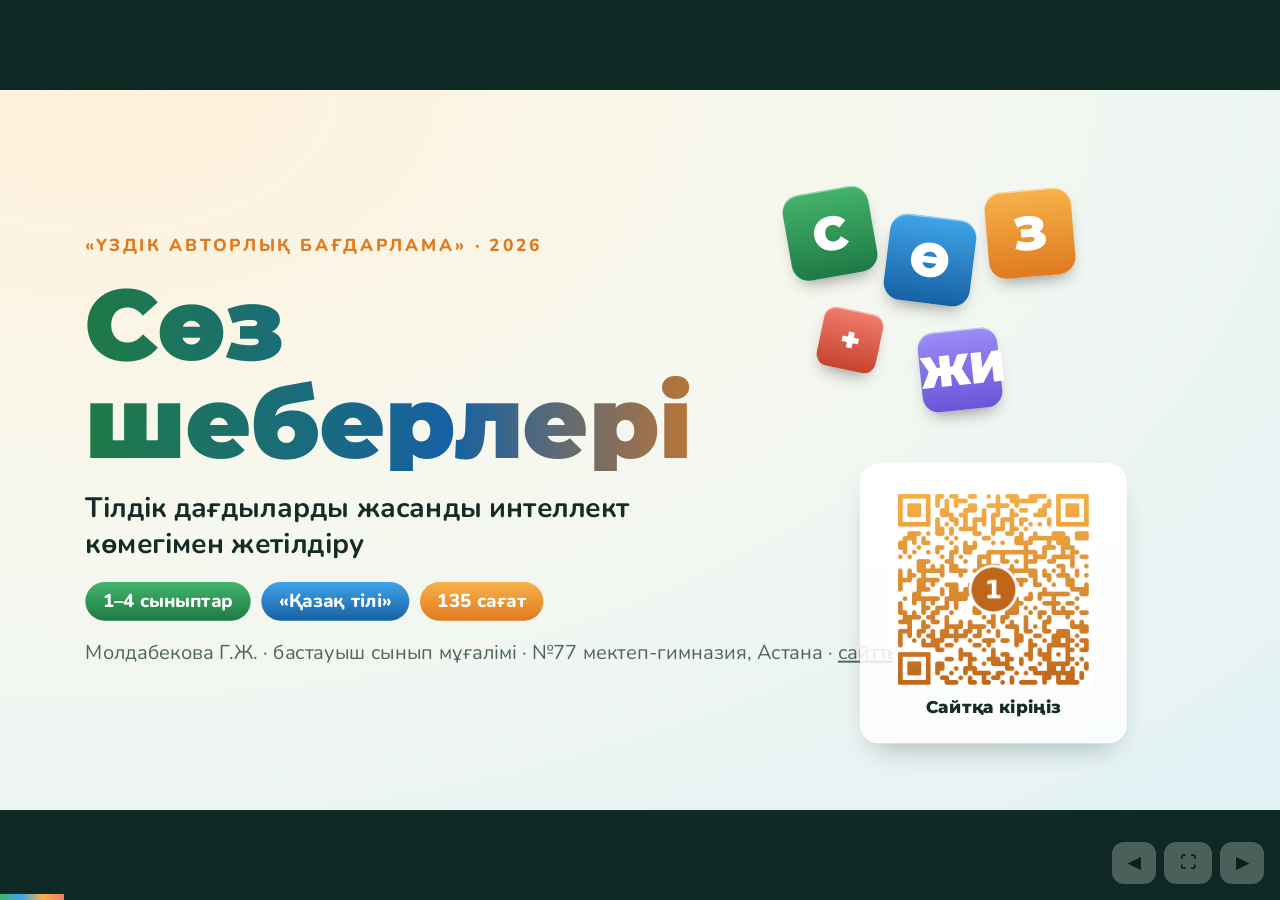
==== prezentaciya/index.html @ 04bdfdb8 "«Сөз шеберлері»: 3 «В» қазақ тілі ашық сабақ сайты, жұмыс парақтары, ҚМЖ, қорғау презентациясы Co-Au" ====
<!DOCTYPE html><html lang="kk"><head><meta charset="utf-8"><meta name="viewport" content="width=device-width,initial-scale=1">
<title>«Сөз шеберлері» — авторлық бағдарлама қорғауы</title>
<link rel="preconnect" href="https://fonts.googleapis.com"><link href="https://fonts.googleapis.com/css2?family=Montserrat:wght@600;800;900&family=Nunito:wght@400;600;700;800;900&display=swap" rel="stylesheet">
<style>
*{box-sizing:border-box}html,body{margin:0;height:100%;background:#0F2A25;overflow:hidden}
#stage{position:absolute;left:50%;top:50%;width:1920px;height:1080px;transform-origin:0 0}
section{position:absolute;inset:0;width:1920px;height:1080px;overflow:hidden;opacity:0;visibility:hidden;transition:opacity .45s ease,transform .45s ease;transform:translateX(40px)}
section.on{opacity:1;visibility:visible;transform:none}section.prev{transform:translateX(-40px)}
section div:not([style*="display"]){display:flex;flex-direction:column}
section > div[style*="grid-template-columns"]{flex:1;align-content:stretch}
section > div[style*="grid-template-columns"] > div{justify-content:center}
p,h1,h2,h3,ul,ol{margin:0}aside{display:none}img{display:block}
a{color:inherit}.lb{color:#fff;text-decoration:none;font-family:Montserrat,Arial,sans-serif;font-weight:900;font-size:26px;padding:12px 24px;border-radius:999px;cursor:pointer;box-shadow:0 10px 20px -10px rgba(0,0,0,.5)}
section.on [style*="rotate"]{animation:pop .7s cubic-bezier(.2,.9,.3,1.4) both}
section.on > div,section.on > h2,section.on > p{animation:rise .6s ease both}
section.on > :nth-child(3){animation-delay:.08s}section.on > :nth-child(4){animation-delay:.16s}section.on > :nth-child(5){animation-delay:.24s}
@keyframes pop{0%{opacity:0;scale:.4}100%{opacity:1;scale:1}}@keyframes rise{from{opacity:0;translate:0 24px}to{opacity:1;translate:0 0}}
#bar{position:fixed;left:0;bottom:0;height:6px;background:linear-gradient(90deg,#43B36B,#3FA4E8,#F7B24A,#F27C6B);transition:width .4s;z-index:9}
#nav{position:fixed;right:16px;bottom:16px;display:flex;gap:8px;z-index:9;opacity:.25;transition:opacity .3s}#nav:hover{opacity:1}
#nav button{border:0;border-radius:12px;padding:10px 16px;font:800 16px Nunito,Arial;background:#fff;cursor:pointer}
</style></head><body><div id="stage">
<section id="cover" data-transition="push" style="background:radial-gradient(ellipse at 8% 0%, #FFF1DA 0%, #F6F8EF 45%, #E2F1F6 100%);color:#142B26;font-family:Nunito, Arial, sans-serif;padding:128px;display:flex;flex-direction:column;justify-content:center;gap:28px">
<p style="position:absolute;left:1180px;top:150px;width:130px;height:130px;background:linear-gradient(180deg, #43B36B, #1F7A45);border-radius:26px;box-shadow:0 14px 26px -12px rgba(0,0,0,0.45), inset 0 2px 0 rgba(255,255,255,0.45);color:#FFFFFF;font-family:Montserrat, Arial, sans-serif;font-weight:900;font-size:71px;line-height:130px;text-align:center;transform:rotate(-10deg);opacity:1">С</p><p style="position:absolute;left:1330px;top:190px;width:130px;height:130px;background:linear-gradient(180deg, #3FA4E8, #1661A3);border-radius:26px;box-shadow:0 14px 26px -12px rgba(0,0,0,0.45), inset 0 2px 0 rgba(255,255,255,0.45);color:#FFFFFF;font-family:Montserrat, Arial, sans-serif;font-weight:900;font-size:71px;line-height:130px;text-align:center;transform:rotate(7deg);opacity:1">Ө</p><p style="position:absolute;left:1480px;top:150px;width:130px;height:130px;background:linear-gradient(180deg, #F7B24A, #E07A1F);border-radius:26px;box-shadow:0 14px 26px -12px rgba(0,0,0,0.45), inset 0 2px 0 rgba(255,255,255,0.45);color:#FFFFFF;font-family:Montserrat, Arial, sans-serif;font-weight:900;font-size:71px;line-height:130px;text-align:center;transform:rotate(-5deg);opacity:1">З</p><p style="position:absolute;left:1230px;top:330px;width:90px;height:90px;background:linear-gradient(180deg, #F27C6B, #C4432F);border-radius:18px;box-shadow:0 14px 26px -12px rgba(0,0,0,0.45), inset 0 2px 0 rgba(255,255,255,0.45);color:#FFFFFF;font-family:Montserrat, Arial, sans-serif;font-weight:900;font-size:49px;line-height:90px;text-align:center;transform:rotate(12deg);opacity:0.95">+</p><p style="position:absolute;left:1380px;top:360px;width:120px;height:120px;background:linear-gradient(180deg, #9B8CF5, #6A55D8);border-radius:24px;box-shadow:0 14px 26px -12px rgba(0,0,0,0.45), inset 0 2px 0 rgba(255,255,255,0.45);color:#FFFFFF;font-family:Montserrat, Arial, sans-serif;font-weight:900;font-size:66px;line-height:120px;text-align:center;transform:rotate(-6deg);opacity:1">ЖИ</p>
<p style="font-size:26px;font-weight:800;letter-spacing:4px;color:#E07A1F">«ҮЗДІК АВТОРЛЫҚ БАҒДАРЛАМА» · 2026</p>
<h1 style="font-family:Montserrat, Arial, sans-serif;font-size:150px;font-weight:900;line-height:0.98;background:linear-gradient(90deg, #1F7A45, #1661A3 55%, #E07A1F);-webkit-background-clip:text;background-clip:text;-webkit-text-fill-color:transparent;width:1000px">Сөз<br>шеберлері</h1>
<p style="font-size:42px;font-weight:700;line-height:1.3;width:1000px">Тілдік дағдыларды жасанды интеллект көмегімен жетілдіру</p>
<div style="display:flex;gap:16px">
<p style="background:linear-gradient(180deg, #43B36B, #1F7A45);color:#FFFFFF;font-weight:800;font-size:28px;padding:10px 26px;border-radius:999px">1–4 сыныптар</p>
<p style="background:linear-gradient(180deg, #3FA4E8, #1661A3);color:#FFFFFF;font-weight:800;font-size:28px;padding:10px 26px;border-radius:999px">«Қазақ тілі»</p>
<p style="background:linear-gradient(180deg, #F7B24A, #E07A1F);color:#FFFFFF;font-weight:800;font-size:28px;padding:10px 26px;border-radius:999px">135 сағат</p></div>
<p style="font-size:30px;color:#4F6660">Молдабекова Г.Ж. · бастауыш сынып мұғалімі · №77 мектеп-гимназия, Астана · <a target="_blank" href="https://makpalkubantova-arch.github.io/sozsheberleri/">сайтты ашу ▶</a></p>
<div style="position:absolute;left:1290px;top:560px;width:400px;height:420px;background:linear-gradient(180deg, rgba(255,255,255,0.97), rgba(255,255,255,0.80));border:1px solid rgba(255,255,255,0.95);border-radius:28px;box-shadow:0 22px 44px -22px rgba(20,43,38,0.38), inset 0 1px 0 rgba(255,255,255,0.9);display:flex;flex-direction:column;align-items:center;justify-content:center;gap:10px">
<img src="img/qr1.png" alt="Сайттың QR-коды" style="width:300px;height:300px;object-fit:contain;border-radius:16px">
<p style="font-family:Montserrat, Arial, sans-serif;font-size:26px;font-weight:800;color:#142B26">Сайтқа кіріңіз</p></div>
<aside>[0:00–0:25] Қайырлы таң, құрметті әділқазылар! Сыныпқа кірген сәтте мен жиі мына сөздерді естимін: «короче», «типа», «ок». Бүгін осы сөздердің орнына «қысқасы», «сияқты», «жарайды» деп сөйлейтін балаларды қалай тәрбиелеуге болатыны туралы айтамын. Менің бағдарламам — «Сөз шеберлері». Экрандағы QR-кодты сканерлесеңіздер, сайт телефондарыңызда ашылады.</aside>
</section>
<section id="hook" data-transition="push" style="background:radial-gradient(ellipse at 8% 0%, #FFF1DA 0%, #F6F8EF 45%, #E2F1F6 100%);color:#142B26;font-family:Nunito, Arial, sans-serif;padding:128px 128px 168px;display:flex;flex-direction:column;gap:36px">
<p style="position:absolute;left:1560px;top:150px;width:140px;height:140px;background:linear-gradient(180deg, #F27C6B, #C4432F);border-radius:28px;box-shadow:0 14px 26px -12px rgba(0,0,0,0.45), inset 0 2px 0 rgba(255,255,255,0.45);color:#FFFFFF;font-family:Montserrat, Arial, sans-serif;font-weight:900;font-size:77px;line-height:140px;text-align:center;transform:rotate(10deg);opacity:1">?</p><p style="position:absolute;left:1400px;top:330px;width:100px;height:100px;background:linear-gradient(180deg, #3FA4E8, #1661A3);border-radius:20px;box-shadow:0 14px 26px -12px rgba(0,0,0,0.45), inset 0 2px 0 rgba(255,255,255,0.45);color:#FFFFFF;font-family:Montserrat, Arial, sans-serif;font-weight:900;font-size:55px;line-height:100px;text-align:center;transform:rotate(-8deg);opacity:0.9">!</p>
<p style="font-size:26px;font-weight:800;letter-spacing:4px;color:#E07A1F;text-transform:uppercase">Сыныптағы дауыс</p>
<div style="flex:1;display:flex;flex-direction:column;justify-content:center;gap:40px">
<p style="font-family:Montserrat, Arial, sans-serif;font-size:92px;font-weight:900;line-height:1.12;width:1250px">«<span style="color:#C4432F">Короче</span>, мен <span style="color:#C4432F">типа</span> білемін, бірақ айта алмаймын…»</p>
<p style="font-size:40px;font-weight:700;color:#4F6660;width:1250px">Бала ойлайды. Бірақ ойын жеткізуге сөзі жетпейді.</p></div>
<p style="position:absolute;left:128px;bottom:56px;width:1300px;font-size:24px;color:#4F6660"><b>Сөз шеберлері</b> · Молдабекова Г.Ж. · Ф. Оңғарсынова атындағы №77 мектеп-гимназия</p><p style="position:absolute;right:128px;bottom:48px;width:96px;height:44px;background:linear-gradient(180deg, #F7B24A, #E07A1F);border-radius:22px;color:#FFFFFF;font-family:Montserrat, Arial, sans-serif;font-weight:900;font-size:24px;line-height:44px;text-align:center">2</p>
<aside>[0:25–0:45] Бұл — 3-сынып оқушысының сөзі. Ол біледі, бірақ айта алмайды. Себебі бала кітапты аз оқиды, күнін экранда өткізеді, ал сабақта уақыттың басым бөлігі тестке кетеді.</aside>
</section>
<section id="aktual" data-transition="push" style="background:radial-gradient(ellipse at 8% 0%, #FFF1DA 0%, #F6F8EF 45%, #E2F1F6 100%);color:#142B26;font-family:Nunito, Arial, sans-serif;padding:128px 128px 168px;display:flex;flex-direction:column;gap:36px">

<p style="font-size:26px;font-weight:800;letter-spacing:4px;color:#E07A1F;text-transform:uppercase">Өзектілігі</p><h2 style="font-family:Montserrat, Arial, sans-serif;font-size:68px;font-weight:900;line-height:1.08;color:#142B26">Үш мәселе — бір сыныпта</h2><div style="display:flex;gap:36px;flex:1"><div style="flex:1;background:linear-gradient(180deg, rgba(255,255,255,0.97), rgba(255,255,255,0.80));border:1px solid rgba(255,255,255,0.95);border-radius:28px;box-shadow:0 22px 44px -22px rgba(20,43,38,0.38), inset 0 1px 0 rgba(255,255,255,0.9);padding:44px;display:flex;flex-direction:column;gap:18px"><p style="width:110px;height:110px;background:linear-gradient(180deg, #43B36B, #1F7A45);border-radius:24px;color:#FFFFFF;font-family:Montserrat, Arial, sans-serif;font-size:52px;font-weight:900;line-height:110px;text-align:center;box-shadow:0 14px 24px -12px rgba(0,0,0,0.4)">01</p><h3 style="font-family:Montserrat, Arial, sans-serif;font-size:44px;font-weight:900;color:#142B26">Жазылым әлсіз</h3><p style="font-size:30px;line-height:1.4;color:#4F6660">Уақыт тестке кетеді — бала байланыстырып жазуға аз жаттығады</p></div><div style="flex:1;background:linear-gradient(180deg, rgba(255,255,255,0.97), rgba(255,255,255,0.80));border:1px solid rgba(255,255,255,0.95);border-radius:28px;box-shadow:0 22px 44px -22px rgba(20,43,38,0.38), inset 0 1px 0 rgba(255,255,255,0.9);padding:44px;display:flex;flex-direction:column;gap:18px"><p style="width:110px;height:110px;background:linear-gradient(180deg, #3FA4E8, #1661A3);border-radius:24px;color:#FFFFFF;font-family:Montserrat, Arial, sans-serif;font-size:52px;font-weight:900;line-height:110px;text-align:center;box-shadow:0 14px 24px -12px rgba(0,0,0,0.4)">02</p><h3 style="font-family:Montserrat, Arial, sans-serif;font-size:44px;font-weight:900;color:#142B26">Сөздік қор тапшы</h3><p style="font-size:30px;line-height:1.4;color:#4F6660">Кітап аз оқылады — ойды жеткізуге сөз жетпейді</p></div><div style="flex:1;background:linear-gradient(180deg, rgba(255,255,255,0.97), rgba(255,255,255,0.80));border:1px solid rgba(255,255,255,0.95);border-radius:28px;box-shadow:0 22px 44px -22px rgba(20,43,38,0.38), inset 0 1px 0 rgba(255,255,255,0.9);padding:44px;display:flex;flex-direction:column;gap:18px"><p style="width:110px;height:110px;background:linear-gradient(180deg, #F27C6B, #C4432F);border-radius:24px;color:#FFFFFF;font-family:Montserrat, Arial, sans-serif;font-size:52px;font-weight:900;line-height:110px;text-align:center;box-shadow:0 14px 24px -12px rgba(0,0,0,0.4)">03</p><h3 style="font-family:Montserrat, Arial, sans-serif;font-size:44px;font-weight:900;color:#142B26">Паразит сөздер</h3><p style="font-size:30px;line-height:1.4;color:#4F6660">«короче», «типа», «ок» — бөгде сөздер сөйлеуді ластайды</p></div></div><p style="font-size:30px;font-weight:700;color:#142B26">Шешім: мұғалім 25 баланы бір мезгілде ести алмайды — <span style="color:#E07A1F">ЖИ жедел кері байланыс береді.</span></p>
<p style="position:absolute;left:128px;bottom:56px;width:1300px;font-size:24px;color:#4F6660"><b>Сөз шеберлері</b> · Молдабекова Г.Ж. · Ф. Оңғарсынова атындағы №77 мектеп-гимназия</p><p style="position:absolute;right:128px;bottom:48px;width:96px;height:44px;background:linear-gradient(180deg, #F7B24A, #E07A1F);border-radius:22px;color:#FFFFFF;font-family:Montserrat, Arial, sans-serif;font-weight:900;font-size:24px;line-height:44px;text-align:center">3</p>
<aside>[0:45–1:15] Өзектілігі: сыныпта үш мәселе бар. Бірінші — жазылым әлсіз. Екінші — сөздік қор тапшы. Үшінші — паразит сөздер. Мұғалім сыныптағы 25 баланың жазғанын сол сәтте тексеріп үлгермейді. Ал жасанды интеллект жедел кері байланыс бере алады — бұл қазіргі ЖИ-ді дамыту жөніндегі мемлекеттік бағытқа да сай.</aside>
</section>
<section id="goal" data-transition="push" style="background:radial-gradient(ellipse at 8% 0%, #FFF1DA 0%, #F6F8EF 45%, #E2F1F6 100%);color:#142B26;font-family:Nunito, Arial, sans-serif;padding:128px 128px 168px;display:flex;flex-direction:column;gap:36px">

<p style="font-size:26px;font-weight:800;letter-spacing:4px;color:#E07A1F;text-transform:uppercase">Мақсаты мен міндеттері</p>
<div style="background:linear-gradient(180deg, #24544A, #163A33);border-radius:28px;padding:44px 52px;box-shadow:0 22px 44px -22px rgba(20,43,38,0.6)"><p style="font-size:24px;font-weight:800;letter-spacing:4px;color:#F7B24A">МАҚСАТЫ</p><p style="font-family:Montserrat, Arial, sans-serif;font-size:40px;font-weight:800;line-height:1.3;color:#FFFFFF">Оқушылардың тыңдалым, оқылым, айтылым, жазылым дағдыларын ЖИ мен интерактивті орта арқылы кешенді дамыту, сөздік қорын байыту, таза сөйлеу мәдениетін қалыптастыру</p></div>
<div style="display:grid;grid-template-columns:repeat(5,1fr);gap:22px"><div style="background:linear-gradient(180deg, rgba(255,255,255,0.97), rgba(255,255,255,0.80));border:1px solid rgba(255,255,255,0.95);border-radius:28px;box-shadow:0 22px 44px -22px rgba(20,43,38,0.38), inset 0 1px 0 rgba(255,255,255,0.9);padding:28px;display:flex;flex-direction:column;gap:12px;border-top:10px solid #43B36B"><h3 style="font-family:Montserrat, Arial, sans-serif;font-size:32px;font-weight:900;color:#1F7A45">Білімділік</h3><p style="font-size:26px;line-height:1.35;color:#142B26">тілдік ұғымдарды көрнекі модель мен ЖИ арқылы саналы меңгерту</p></div><div style="background:linear-gradient(180deg, rgba(255,255,255,0.97), rgba(255,255,255,0.80));border:1px solid rgba(255,255,255,0.95);border-radius:28px;box-shadow:0 22px 44px -22px rgba(20,43,38,0.38), inset 0 1px 0 rgba(255,255,255,0.9);padding:28px;display:flex;flex-direction:column;gap:12px;border-top:10px solid #3FA4E8"><h3 style="font-family:Montserrat, Arial, sans-serif;font-size:32px;font-weight:900;color:#1661A3">Дамытушылық</h3><p style="font-size:26px;line-height:1.35;color:#142B26">4 дағдыны, сыни және шығармашылық ойлауды дамыту</p></div><div style="background:linear-gradient(180deg, rgba(255,255,255,0.97), rgba(255,255,255,0.80));border:1px solid rgba(255,255,255,0.95);border-radius:28px;box-shadow:0 22px 44px -22px rgba(20,43,38,0.38), inset 0 1px 0 rgba(255,255,255,0.9);padding:28px;display:flex;flex-direction:column;gap:12px;border-top:10px solid #F7B24A"><h3 style="font-family:Montserrat, Arial, sans-serif;font-size:32px;font-weight:900;color:#E07A1F">Тәрбиелік</h3><p style="font-size:26px;line-height:1.35;color:#142B26">ана тіліне құрмет, таза сөйлеу мәдениеті</p></div><div style="background:linear-gradient(180deg, rgba(255,255,255,0.97), rgba(255,255,255,0.80));border:1px solid rgba(255,255,255,0.95);border-radius:28px;box-shadow:0 22px 44px -22px rgba(20,43,38,0.38), inset 0 1px 0 rgba(255,255,255,0.9);padding:28px;display:flex;flex-direction:column;gap:12px;border-top:10px solid #9B8CF5"><h3 style="font-family:Montserrat, Arial, sans-serif;font-size:32px;font-weight:900;color:#6A55D8">Цифрлық</h3><p style="font-size:26px;line-height:1.35;color:#142B26">ЖИ-ді қауіпсіз, әдепті, мақсатты қолдану</p></div><div style="background:linear-gradient(180deg, rgba(255,255,255,0.97), rgba(255,255,255,0.80));border:1px solid rgba(255,255,255,0.95);border-radius:28px;box-shadow:0 22px 44px -22px rgba(20,43,38,0.38), inset 0 1px 0 rgba(255,255,255,0.9);padding:28px;display:flex;flex-direction:column;gap:12px;border-top:10px solid #F27C6B"><h3 style="font-family:Montserrat, Arial, sans-serif;font-size:32px;font-weight:900;color:#C4432F">Әдістемелік</h3><p style="font-size:26px;line-height:1.35;color:#142B26">мұғалімге дайын сабақ үлгісі мен сайт ұсыну</p></div></div>
<p style="position:absolute;left:128px;bottom:56px;width:1300px;font-size:24px;color:#4F6660"><b>Сөз шеберлері</b> · Молдабекова Г.Ж. · Ф. Оңғарсынова атындағы №77 мектеп-гимназия</p><p style="position:absolute;right:128px;bottom:48px;width:96px;height:44px;background:linear-gradient(180deg, #F7B24A, #E07A1F);border-radius:22px;color:#FFFFFF;font-family:Montserrat, Arial, sans-serif;font-weight:900;font-size:24px;line-height:44px;text-align:center">4</p>
<aside>[1:15–1:40] Мақсатым — оқушылардың тыңдалым, оқылым, айтылым және жазылым дағдыларын жасанды интеллект пен интерактивті орта арқылы кешенді дамыту, сөздік қорын байыту және таза сөйлеу мәдениетін қалыптастыру. Міндеттер бесеу: білімділік, дамытушылық, тәрбиелік, цифрлық және әдістемелік.</aside>
</section>
<section id="idea" data-transition="push" style="background:radial-gradient(ellipse at 15% 10%, #24544A 0%, #163A33 55%, #0F2A25 100%);color:#F2F7F4;font-family:Nunito, Arial, sans-serif;padding:128px 128px 168px;display:flex;flex-direction:column;gap:36px">

<p style="font-size:26px;font-weight:800;letter-spacing:4px;color:#F7B24A;text-transform:uppercase">Мега идея</p>
<div style="flex:1;display:flex;flex-direction:column;justify-content:center;gap:64px">
<div style="display:flex;align-items:center;gap:22px;flex-wrap:wrap"><p style="background:linear-gradient(180deg, #43B36B, #1F7A45);color:#FFFFFF;font-family:Montserrat, Arial, sans-serif;font-weight:900;font-size:56px;padding:18px 40px;border-radius:28px;box-shadow:0 18px 30px -14px rgba(0,0,0,0.6), inset 0 2px 0 rgba(255,255,255,0.4)">4 дағды</p><p style="font-family:Montserrat, Arial, sans-serif;font-size:72px;font-weight:900;color:#F7B24A">+</p><p style="background:linear-gradient(180deg, #9B8CF5, #6A55D8);color:#FFFFFF;font-family:Montserrat, Arial, sans-serif;font-weight:900;font-size:56px;padding:18px 40px;border-radius:28px;box-shadow:0 18px 30px -14px rgba(0,0,0,0.6), inset 0 2px 0 rgba(255,255,255,0.4)">ЖИ</p><p style="font-family:Montserrat, Arial, sans-serif;font-size:72px;font-weight:900;color:#F7B24A">+</p><p style="background:linear-gradient(180deg, #3FA4E8, #1661A3);color:#FFFFFF;font-family:Montserrat, Arial, sans-serif;font-weight:900;font-size:56px;padding:18px 40px;border-radius:28px;box-shadow:0 18px 30px -14px rgba(0,0,0,0.6), inset 0 2px 0 rgba(255,255,255,0.4)">оқу мақсаты</p><p style="font-family:Montserrat, Arial, sans-serif;font-size:72px;font-weight:900;color:#F7B24A">=</p><p style="background:linear-gradient(180deg, #F7B24A, #E07A1F);color:#FFFFFF;font-family:Montserrat, Arial, sans-serif;font-weight:900;font-size:60px;padding:18px 40px;border-radius:28px;box-shadow:0 18px 30px -14px rgba(0,0,0,0.6), inset 0 2px 0 rgba(255,255,255,0.4)">Сөз шебері</p></div>
<div style="display:flex;gap:28px">
<div style="flex:1;background:rgba(255,255,255,0.08);border:1px solid rgba(255,255,255,0.18);border-radius:28px;padding:36px"><p style="font-size:30px;color:#A9C3BB">ЖИ —</p><p style="font-family:Montserrat, Arial, sans-serif;font-size:48px;font-weight:900;color:#FFFFFF">көмекші</p></div>
<div style="flex:1;background:rgba(255,255,255,0.08);border:1px solid rgba(255,255,255,0.18);border-radius:28px;padding:36px"><p style="font-size:30px;color:#A9C3BB">Мұғалім —</p><p style="font-family:Montserrat, Arial, sans-serif;font-size:48px;font-weight:900;color:#FFFFFF">бағыттаушы</p></div>
<div style="flex:1;background:linear-gradient(180deg, #F7B24A, #E07A1F);border-radius:28px;padding:36px;box-shadow:0 18px 30px -14px rgba(0,0,0,0.6)"><p style="font-size:30px;color:#FFFFFF">Оқушы —</p><p style="font-family:Montserrat, Arial, sans-serif;font-size:48px;font-weight:900;color:#FFFFFF">автор</p></div>
</div></div>
<p style="position:absolute;left:128px;bottom:56px;width:1300px;font-size:24px;color:#A9C3BB"><b>Сөз шеберлері</b> · Молдабекова Г.Ж. · Ф. Оңғарсынова атындағы №77 мектеп-гимназия</p><p style="position:absolute;right:128px;bottom:48px;width:96px;height:44px;background:linear-gradient(180deg, #F7B24A, #E07A1F);border-radius:22px;color:#FFFFFF;font-family:Montserrat, Arial, sans-serif;font-weight:900;font-size:24px;line-height:44px;text-align:center">5</p>
<aside>[1:40–2:00] Мега идея бір формулада: төрт дағды, плюс жасанды интеллект, плюс оқулықтағы оқу мақсаты — тең сөз шебері. Рөлдер нақты: ЖИ — көмекші, мұғалім — бағыттаушы, оқушы — автор. Ахмет Байтұрсынұлы «Тіл — құрал» деген. Бүгін бұл құрал цифрлық әлемге де жетуі керек.</aside>
</section>
<section id="helpers" data-transition="push" style="background:radial-gradient(ellipse at 8% 0%, #FFF1DA 0%, #F6F8EF 45%, #E2F1F6 100%);color:#142B26;font-family:Nunito, Arial, sans-serif;padding:128px 128px 168px;display:flex;flex-direction:column;gap:36px">

<p style="font-size:26px;font-weight:800;letter-spacing:4px;color:#E07A1F;text-transform:uppercase">Жаңашылдығы</p><h2 style="font-family:Montserrat, Arial, sans-serif;font-size:68px;font-weight:900;line-height:1.08;color:#142B26">4 дағды — 4 ЖИ көмекші</h2><div style="display:flex;gap:26px;flex:1"><div style="flex:1;background:linear-gradient(180deg, rgba(255,255,255,0.97), rgba(255,255,255,0.80));border:1px solid rgba(255,255,255,0.95);border-radius:28px;box-shadow:0 22px 44px -22px rgba(20,43,38,0.38), inset 0 1px 0 rgba(255,255,255,0.9);padding:20px;display:flex;flex-direction:column;gap:12px"><img src="img/s03.jpg" alt="Тыңдалым" style="width:100%;height:230px;object-fit:cover;border-radius:18px"><p style="align-self:start;background:linear-gradient(180deg, #43B36B, #1F7A45);color:#FFFFFF;font-weight:800;font-size:24px;padding:6px 18px;border-radius:999px">Тыңдалым</p><h3 style="font-family:Montserrat, Arial, sans-serif;font-size:34px;font-weight:900;color:#142B26">ЖИ дауысы</h3><p style="font-size:26px;color:#4F6660">Мәтінді табиғи дауыспен оқиды</p></div><div style="flex:1;background:linear-gradient(180deg, rgba(255,255,255,0.97), rgba(255,255,255,0.80));border:1px solid rgba(255,255,255,0.95);border-radius:28px;box-shadow:0 22px 44px -22px rgba(20,43,38,0.38), inset 0 1px 0 rgba(255,255,255,0.9);padding:20px;display:flex;flex-direction:column;gap:12px"><img src="img/s04.jpg" alt="Оқылым" style="width:100%;height:230px;object-fit:cover;border-radius:18px"><p style="align-self:start;background:linear-gradient(180deg, #3FA4E8, #1661A3);color:#FFFFFF;font-weight:800;font-size:24px;padding:6px 18px;border-radius:999px">Оқылым</p><h3 style="font-family:Montserrat, Arial, sans-serif;font-size:34px;font-weight:900;color:#142B26">«Ақылды көмекші»</h3><p style="font-size:26px;color:#4F6660">Сөз құрамын түспен ашады</p></div><div style="flex:1;background:linear-gradient(180deg, rgba(255,255,255,0.97), rgba(255,255,255,0.80));border:1px solid rgba(255,255,255,0.95);border-radius:28px;box-shadow:0 22px 44px -22px rgba(20,43,38,0.38), inset 0 1px 0 rgba(255,255,255,0.9);padding:20px;display:flex;flex-direction:column;gap:12px"><img src="img/s06.jpg" alt="Айтылым" style="width:100%;height:230px;object-fit:cover;border-radius:18px"><p style="align-self:start;background:linear-gradient(180deg, #F7B24A, #E07A1F);color:#FFFFFF;font-weight:800;font-size:24px;padding:6px 18px;border-radius:999px">Айтылым</p><h3 style="font-family:Montserrat, Arial, sans-serif;font-size:34px;font-weight:900;color:#142B26">Сөйлеуді тану</h3><p style="font-size:26px;color:#4F6660">Айтылған сөзді тексереді</p></div><div style="flex:1;background:linear-gradient(180deg, rgba(255,255,255,0.97), rgba(255,255,255,0.80));border:1px solid rgba(255,255,255,0.95);border-radius:28px;box-shadow:0 22px 44px -22px rgba(20,43,38,0.38), inset 0 1px 0 rgba(255,255,255,0.9);padding:20px;display:flex;flex-direction:column;gap:12px"><img src="img/s10.jpg" alt="Жазылым" style="width:100%;height:230px;object-fit:cover;border-radius:18px"><p style="align-self:start;background:linear-gradient(180deg, #F27C6B, #C4432F);color:#FFFFFF;font-weight:800;font-size:24px;padding:6px 18px;border-radius:999px">Жазылым</p><h3 style="font-family:Montserrat, Arial, sans-serif;font-size:34px;font-weight:900;color:#142B26">«ЖИ редактор»</h3><p style="font-size:26px;color:#4F6660">Қатені, бөгде сөзді табады</p></div></div>
<p style="position:absolute;left:128px;bottom:56px;width:1300px;font-size:24px;color:#4F6660"><b>Сөз шеберлері</b> · Молдабекова Г.Ж. · Ф. Оңғарсынова атындағы №77 мектеп-гимназия</p><p style="position:absolute;right:128px;bottom:48px;width:96px;height:44px;background:linear-gradient(180deg, #F7B24A, #E07A1F);border-radius:22px;color:#FFFFFF;font-family:Montserrat, Arial, sans-serif;font-weight:900;font-size:24px;line-height:44px;text-align:center">6</p>
<aside>[2:00–2:35] Жаңашылдығы: әр дағдыға өз ЖИ көмекшісі бар. Тыңдалымда — ЖИ дауысы мәтінді табиғи интонациямен оқиды. Оқылымда — «Ақылды көмекші» сөздің түбірі мен қосымшасын түспен көрсетеді. Айтылымда — сөйлеуді тану жүйесі баланың айтқанын тексереді. Жазылымда — «ЖИ редактор» қатені, бөгде сөзді тауып, сөздік қорды есептейді. Ең маңыздысы: бала алдымен өзі ойлайды, сосын ЖИ-мен тексереді.</aside>
</section>
<section id="principles" data-transition="push" style="background:radial-gradient(ellipse at 8% 0%, #FFF1DA 0%, #F6F8EF 45%, #E2F1F6 100%);color:#142B26;font-family:Nunito, Arial, sans-serif;padding:128px 128px 168px;display:flex;flex-direction:column;gap:36px">

<p style="font-size:26px;font-weight:800;letter-spacing:4px;color:#E07A1F;text-transform:uppercase">Ерекшеліктері</p><h2 style="font-family:Montserrat, Arial, sans-serif;font-size:68px;font-weight:900;line-height:1.08;color:#142B26">«СӨЗ ШЕБЕРІ» — 9 қағида</h2><div style="flex:1;display:flex;justify-content:space-between;align-items:center"><div style="display:flex;flex-direction:column;align-items:center;gap:18px"><p style="width:150px;height:150px;background:linear-gradient(180deg, #43B36B, #1F7A45);border-radius:30px;color:#FFFFFF;font-family:Montserrat, Arial, sans-serif;font-size:86px;font-weight:900;line-height:150px;text-align:center;box-shadow:0 18px 30px -14px rgba(0,0,0,0.45), inset 0 3px 0 rgba(255,255,255,0.45);transform:rotate(-5deg)">С</p><p style="font-size:21px;font-weight:800;text-align:center;color:#142B26;width:168px">Саралау</p></div><div style="display:flex;flex-direction:column;align-items:center;gap:18px"><p style="width:150px;height:150px;background:linear-gradient(180deg, #3FA4E8, #1661A3);border-radius:30px;color:#FFFFFF;font-family:Montserrat, Arial, sans-serif;font-size:86px;font-weight:900;line-height:150px;text-align:center;box-shadow:0 18px 30px -14px rgba(0,0,0,0.45), inset 0 3px 0 rgba(255,255,255,0.45);transform:rotate(4deg)">Ө</p><p style="font-size:21px;font-weight:800;text-align:center;color:#142B26;width:168px">Өзара бағалау</p></div><div style="display:flex;flex-direction:column;align-items:center;gap:18px"><p style="width:150px;height:150px;background:linear-gradient(180deg, #F7B24A, #E07A1F);border-radius:30px;color:#FFFFFF;font-family:Montserrat, Arial, sans-serif;font-size:86px;font-weight:900;line-height:150px;text-align:center;box-shadow:0 18px 30px -14px rgba(0,0,0,0.45), inset 0 3px 0 rgba(255,255,255,0.45);transform:rotate(-3deg)">З</p><p style="font-size:21px;font-weight:800;text-align:center;color:#142B26;width:168px">Зерттеу</p></div><div style="display:flex;flex-direction:column;align-items:center;gap:18px"><p style="width:150px;height:150px;background:linear-gradient(180deg, #F27C6B, #C4432F);border-radius:30px;color:#FFFFFF;font-family:Montserrat, Arial, sans-serif;font-size:86px;font-weight:900;line-height:150px;text-align:center;box-shadow:0 18px 30px -14px rgba(0,0,0,0.45), inset 0 3px 0 rgba(255,255,255,0.45);transform:rotate(5deg)">Ш</p><p style="font-size:21px;font-weight:800;text-align:center;color:#142B26;width:168px">Шығармашылық</p></div><div style="display:flex;flex-direction:column;align-items:center;gap:18px"><p style="width:150px;height:150px;background:linear-gradient(180deg, #9B8CF5, #6A55D8);border-radius:30px;color:#FFFFFF;font-family:Montserrat, Arial, sans-serif;font-size:86px;font-weight:900;line-height:150px;text-align:center;box-shadow:0 18px 30px -14px rgba(0,0,0,0.45), inset 0 3px 0 rgba(255,255,255,0.45);transform:rotate(-4deg)">Е</p><p style="font-size:21px;font-weight:800;text-align:center;color:#142B26;width:168px">Ереже — 3D</p></div><div style="display:flex;flex-direction:column;align-items:center;gap:18px"><p style="width:150px;height:150px;background:linear-gradient(180deg, #43B36B, #1F7A45);border-radius:30px;color:#FFFFFF;font-family:Montserrat, Arial, sans-serif;font-size:86px;font-weight:900;line-height:150px;text-align:center;box-shadow:0 18px 30px -14px rgba(0,0,0,0.45), inset 0 3px 0 rgba(255,255,255,0.45);transform:rotate(3deg)">Б</p><p style="font-size:21px;font-weight:800;text-align:center;color:#142B26;width:168px">Бейнелілік</p></div><div style="display:flex;flex-direction:column;align-items:center;gap:18px"><p style="width:150px;height:150px;background:linear-gradient(180deg, #3FA4E8, #1661A3);border-radius:30px;color:#FFFFFF;font-family:Montserrat, Arial, sans-serif;font-size:86px;font-weight:900;line-height:150px;text-align:center;box-shadow:0 18px 30px -14px rgba(0,0,0,0.45), inset 0 3px 0 rgba(255,255,255,0.45);transform:rotate(-5deg)">Е</p><p style="font-size:21px;font-weight:800;text-align:center;color:#142B26;width:168px">Е-портфолио</p></div><div style="display:flex;flex-direction:column;align-items:center;gap:18px"><p style="width:150px;height:150px;background:linear-gradient(180deg, #F7B24A, #E07A1F);border-radius:30px;color:#FFFFFF;font-family:Montserrat, Arial, sans-serif;font-size:86px;font-weight:900;line-height:150px;text-align:center;box-shadow:0 18px 30px -14px rgba(0,0,0,0.45), inset 0 3px 0 rgba(255,255,255,0.45);transform:rotate(4deg)">Р</p><p style="font-size:21px;font-weight:800;text-align:center;color:#142B26;width:168px">Рефлексия</p></div><div style="display:flex;flex-direction:column;align-items:center;gap:18px"><p style="width:150px;height:150px;background:linear-gradient(180deg, #F27C6B, #C4432F);border-radius:30px;color:#FFFFFF;font-family:Montserrat, Arial, sans-serif;font-size:86px;font-weight:900;line-height:150px;text-align:center;box-shadow:0 18px 30px -14px rgba(0,0,0,0.45), inset 0 3px 0 rgba(255,255,255,0.45);transform:rotate(-3deg)">І</p><p style="font-size:21px;font-weight:800;text-align:center;color:#142B26;width:168px">Инклюзия</p></div></div><p style="font-size:30px;font-weight:700;color:#4F6660">Телефонсыз да жұмыс істейді: топтар жауабын интерактивті тақтадағы өз панелінен береді.</p>
<p style="position:absolute;left:128px;bottom:56px;width:1300px;font-size:24px;color:#4F6660"><b>Сөз шеберлері</b> · Молдабекова Г.Ж. · Ф. Оңғарсынова атындағы №77 мектеп-гимназия</p><p style="position:absolute;right:128px;bottom:48px;width:96px;height:44px;background:linear-gradient(180deg, #F7B24A, #E07A1F);border-radius:22px;color:#FFFFFF;font-family:Montserrat, Arial, sans-serif;font-weight:900;font-size:24px;line-height:44px;text-align:center">7</p>
<aside>[2:35–2:55] Бағдарламаның ерекшеліктері «СӨЗ ШЕБЕРІ» сөзінің әріптерінде: саралау, өзара бағалау, зерттеу, шығармашылық, 3D ереже, бейнелілік, электрондық портфолио, рефлексия, инклюзия. Әрі бағдарлама телефонсыз да жұмыс істейді — бұл ауыл мектептеріне де қолжетімді.</aside>
</section>
<section id="normative" data-transition="push" style="background:radial-gradient(ellipse at 8% 0%, #FFF1DA 0%, #F6F8EF 45%, #E2F1F6 100%);color:#142B26;font-family:Nunito, Arial, sans-serif;padding:128px 128px 168px;display:flex;flex-direction:column;gap:36px">

<p style="font-size:26px;font-weight:800;letter-spacing:4px;color:#E07A1F;text-transform:uppercase">Нормативтік негізі және құрылымы</p><h2 style="font-family:Montserrat, Arial, sans-serif;font-size:68px;font-weight:900;line-height:1.08;color:#142B26">Ережеге толық сай құрылым</h2>
<div style="display:grid;grid-template-columns:1fr 1fr;gap:36px;flex:1">
<div style="background:linear-gradient(180deg, rgba(255,255,255,0.97), rgba(255,255,255,0.80));border:1px solid rgba(255,255,255,0.95);border-radius:28px;box-shadow:0 22px 44px -22px rgba(20,43,38,0.38), inset 0 1px 0 rgba(255,255,255,0.9);padding:36px 40px;display:flex;flex-direction:column"><h3 style="font-family:Montserrat, Arial, sans-serif;font-size:32px;font-weight:900;color:#1F7A45">Нормативтік құжаттар</h3><p style="font-size:27px;font-weight:700;color:#142B26;padding:10px 0;border-bottom:1px solid rgba(20,43,38,0.12)">✓ «Білім туралы» ҚР Заңы</p><p style="font-size:27px;font-weight:700;color:#142B26;padding:10px 0;border-bottom:1px solid rgba(20,43,38,0.12)">✓ «Педагог мәртебесі туралы» ҚР Заңы</p><p style="font-size:27px;font-weight:700;color:#142B26;padding:10px 0;border-bottom:1px solid rgba(20,43,38,0.12)">✓ МЖМБС — №348 бұйрық (2022)</p><p style="font-size:27px;font-weight:700;color:#142B26;padding:10px 0;border-bottom:1px solid rgba(20,43,38,0.12)">✓ Үлгілік оқу бағдарламасы — №399 (2022)</p><p style="font-size:27px;font-weight:700;color:#142B26;padding:10px 0;border-bottom:1px solid rgba(20,43,38,0.12)">✓ ҚМЖ нысаны — №130 бұйрық</p><p style="font-size:27px;font-weight:700;color:#142B26;padding:10px 0;border-bottom:1px solid rgba(20,43,38,0.12)">✓ Критериалды бағалау — №125 бұйрық</p><p style="font-size:27px;font-weight:700;color:#142B26;padding:10px 0;border-bottom:1px solid rgba(20,43,38,0.12)">✓ ЮНЕСКО: білім берудегі ЖИ (2023)</p></div>
<div style="background:linear-gradient(180deg, rgba(255,255,255,0.97), rgba(255,255,255,0.80));border:1px solid rgba(255,255,255,0.95);border-radius:28px;box-shadow:0 22px 44px -22px rgba(20,43,38,0.38), inset 0 1px 0 rgba(255,255,255,0.9);padding:36px 40px;display:flex;flex-direction:column;gap:16px"><h3 style="font-family:Montserrat, Arial, sans-serif;font-size:32px;font-weight:900;color:#1661A3">Бағдарлама бөлімдері</h3><div style="display:flex;align-items:center;gap:16px"><p style="width:56px;height:56px;background:linear-gradient(180deg, #3FA4E8, #1661A3);border-radius:14px;color:#FFFFFF;font-family:Montserrat, Arial, sans-serif;font-weight:900;font-size:28px;line-height:56px;text-align:center">1</p><p style="font-size:28px;font-weight:700;color:#142B26">Түсіндірме жазба</p></div><div style="display:flex;align-items:center;gap:16px"><p style="width:56px;height:56px;background:linear-gradient(180deg, #F7B24A, #E07A1F);border-radius:14px;color:#FFFFFF;font-family:Montserrat, Arial, sans-serif;font-weight:900;font-size:28px;line-height:56px;text-align:center">2</p><p style="font-size:28px;font-weight:700;color:#142B26">Нормативтік бөлім</p></div><div style="display:flex;align-items:center;gap:16px"><p style="width:56px;height:56px;background:linear-gradient(180deg, #F27C6B, #C4432F);border-radius:14px;color:#FFFFFF;font-family:Montserrat, Arial, sans-serif;font-weight:900;font-size:28px;line-height:56px;text-align:center">3</p><p style="font-size:28px;font-weight:700;color:#142B26">Оқу-тақырыптық жоспар</p></div><div style="display:flex;align-items:center;gap:16px"><p style="width:56px;height:56px;background:linear-gradient(180deg, #9B8CF5, #6A55D8);border-radius:14px;color:#FFFFFF;font-family:Montserrat, Arial, sans-serif;font-weight:900;font-size:28px;line-height:56px;text-align:center">4</p><p style="font-size:28px;font-weight:700;color:#142B26">Ақпараттық-мазмұндық бөлім</p></div><div style="display:flex;align-items:center;gap:16px"><p style="width:56px;height:56px;background:linear-gradient(180deg, #43B36B, #1F7A45);border-radius:14px;color:#FFFFFF;font-family:Montserrat, Arial, sans-serif;font-weight:900;font-size:28px;line-height:56px;text-align:center">5</p><p style="font-size:28px;font-weight:700;color:#142B26">Мұғалімдерге: әдістеме</p></div><div style="display:flex;align-items:center;gap:16px"><p style="width:56px;height:56px;background:linear-gradient(180deg, #3FA4E8, #1661A3);border-radius:14px;color:#FFFFFF;font-family:Montserrat, Arial, sans-serif;font-weight:900;font-size:28px;line-height:56px;text-align:center">6</p><p style="font-size:28px;font-weight:700;color:#142B26">Оқушыларға арналған бөлім</p></div><div style="display:flex;align-items:center;gap:16px"><p style="width:56px;height:56px;background:linear-gradient(180deg, #F7B24A, #E07A1F);border-radius:14px;color:#FFFFFF;font-family:Montserrat, Arial, sans-serif;font-weight:900;font-size:28px;line-height:56px;text-align:center">7</p><p style="font-size:28px;font-weight:700;color:#142B26">Бағалау және мониторинг</p></div><div style="display:flex;align-items:center;gap:16px"><p style="width:56px;height:56px;background:linear-gradient(180deg, #F27C6B, #C4432F);border-radius:14px;color:#FFFFFF;font-family:Montserrat, Arial, sans-serif;font-weight:900;font-size:28px;line-height:56px;text-align:center">8</p><p style="font-size:28px;font-weight:700;color:#142B26">Апробация, әдебиеттер</p></div></div></div>
<p style="position:absolute;left:128px;bottom:56px;width:1300px;font-size:24px;color:#4F6660"><b>Сөз шеберлері</b> · Молдабекова Г.Ж. · Ф. Оңғарсынова атындағы №77 мектеп-гимназия</p><p style="position:absolute;right:128px;bottom:48px;width:96px;height:44px;background:linear-gradient(180deg, #F7B24A, #E07A1F);border-radius:22px;color:#FFFFFF;font-family:Montserrat, Arial, sans-serif;font-weight:900;font-size:24px;line-height:44px;text-align:center">8</p>
<aside>[2:55–3:15] Бағдарлама «Білім туралы» заңға, мемлекеттік стандартқа, №399 үлгілік оқу бағдарламасына, №130 және №125 бұйрықтарға сүйенеді. Құрылымы ереже талабына толық сай: түсіндірме жазба, нормативтік бөлім, оқу-тақырыптық жоспар, ақпараттық-мазмұндық бөлім, мұғалімге және оқушыға арналған бөлімдер, бағалау, апробация. Үш рецензиясы бар.</aside>
</section>
<section id="plan" data-transition="push" style="background:radial-gradient(ellipse at 8% 0%, #FFF1DA 0%, #F6F8EF 45%, #E2F1F6 100%);color:#142B26;font-family:Nunito, Arial, sans-serif;padding:128px 128px 168px;display:flex;flex-direction:column;gap:36px">

<p style="font-size:26px;font-weight:800;letter-spacing:4px;color:#E07A1F;text-transform:uppercase">Оқу-тақырыптық жоспар</p><h2 style="font-family:Montserrat, Arial, sans-serif;font-size:68px;font-weight:900;line-height:1.08;color:#142B26">1–4 сынып: бір спираль</h2>
<div style="display:grid;grid-template-columns:1fr 470px;gap:40px;flex:1">
<div style="display:flex;flex-direction:column;gap:18px"><div style="display:flex;align-items:center;gap:24px;background:linear-gradient(180deg, rgba(255,255,255,0.97), rgba(255,255,255,0.80));border:1px solid rgba(255,255,255,0.95);border-radius:28px;box-shadow:0 22px 44px -22px rgba(20,43,38,0.38), inset 0 1px 0 rgba(255,255,255,0.9);padding:20px 28px"><p style="width:96px;height:96px;background:linear-gradient(180deg, #43B36B, #1F7A45);border-radius:24px;color:#FFFFFF;font-family:Montserrat, Arial, sans-serif;font-size:52px;font-weight:900;line-height:96px;text-align:center">1</p><div style="display:flex;flex-direction:column;gap:4px"><p style="font-family:Montserrat, Arial, sans-serif;font-size:34px;font-weight:900;color:#142B26">1-сынып · 33 сағат</p><p style="font-size:28px;color:#4F6660">Дыбыс → буын → сөз</p></div></div><div style="display:flex;align-items:center;gap:24px;background:linear-gradient(180deg, rgba(255,255,255,0.97), rgba(255,255,255,0.80));border:1px solid rgba(255,255,255,0.95);border-radius:28px;box-shadow:0 22px 44px -22px rgba(20,43,38,0.38), inset 0 1px 0 rgba(255,255,255,0.9);padding:20px 28px"><p style="width:96px;height:96px;background:linear-gradient(180deg, #3FA4E8, #1661A3);border-radius:24px;color:#FFFFFF;font-family:Montserrat, Arial, sans-serif;font-size:52px;font-weight:900;line-height:96px;text-align:center">2</p><div style="display:flex;flex-direction:column;gap:4px"><p style="font-family:Montserrat, Arial, sans-serif;font-size:34px;font-weight:900;color:#142B26">2-сынып · 34 сағат</p><p style="font-size:28px;color:#4F6660">Сөз мағынасы → сөйлем → мәтін</p></div></div><div style="display:flex;align-items:center;gap:24px;background:linear-gradient(180deg, rgba(255,255,255,0.97), rgba(255,255,255,0.80));border:1px solid rgba(255,255,255,0.95);border-radius:28px;box-shadow:0 22px 44px -22px rgba(20,43,38,0.38), inset 0 1px 0 rgba(255,255,255,0.9);padding:20px 28px"><p style="width:96px;height:96px;background:linear-gradient(180deg, #F7B24A, #E07A1F);border-radius:24px;color:#FFFFFF;font-family:Montserrat, Arial, sans-serif;font-size:52px;font-weight:900;line-height:96px;text-align:center">3</p><div style="display:flex;flex-direction:column;gap:4px"><p style="font-family:Montserrat, Arial, sans-serif;font-size:34px;font-weight:900;color:#142B26">3-сынып · 34 сағат</p><p style="font-size:28px;color:#4F6660">Сөз құрамы → сөз таптары</p></div></div><div style="display:flex;align-items:center;gap:24px;background:linear-gradient(180deg, rgba(255,255,255,0.97), rgba(255,255,255,0.80));border:1px solid rgba(255,255,255,0.95);border-radius:28px;box-shadow:0 22px 44px -22px rgba(20,43,38,0.38), inset 0 1px 0 rgba(255,255,255,0.9);padding:20px 28px"><p style="width:96px;height:96px;background:linear-gradient(180deg, #F27C6B, #C4432F);border-radius:24px;color:#FFFFFF;font-family:Montserrat, Arial, sans-serif;font-size:52px;font-weight:900;line-height:96px;text-align:center">4</p><div style="display:flex;flex-direction:column;gap:4px"><p style="font-family:Montserrat, Arial, sans-serif;font-size:34px;font-weight:900;color:#142B26">4-сынып · 34 сағат</p><p style="font-size:28px;color:#4F6660">Жалғаулар → сөйлем → шығарма</p></div></div></div>
<div style="display:flex;flex-direction:column;gap:24px">
<div style="background:linear-gradient(180deg, #24544A, #163A33);border-radius:28px;padding:36px;flex:1"><p style="font-family:Montserrat, Arial, sans-serif;font-size:120px;font-weight:900;line-height:1;color:#F7B24A">135</p><p style="font-size:30px;font-weight:700;color:#FFFFFF">сағат барлығы</p></div>
<div style="background:linear-gradient(180deg, rgba(255,255,255,0.97), rgba(255,255,255,0.80));border:1px solid rgba(255,255,255,0.95);border-radius:28px;box-shadow:0 22px 44px -22px rgba(20,43,38,0.38), inset 0 1px 0 rgba(255,255,255,0.9);padding:36px;flex:1"><p style="font-family:Montserrat, Arial, sans-serif;font-size:100px;font-weight:900;line-height:1;color:#1F7A45">71%</p><p style="font-size:28px;color:#4F6660">практика: 96 сағ. · теория: 39 сағ.</p></div>
</div></div>
<p style="position:absolute;left:128px;bottom:56px;width:1300px;font-size:24px;color:#4F6660"><b>Сөз шеберлері</b> · Молдабекова Г.Ж. · Ф. Оңғарсынова атындағы №77 мектеп-гимназия</p><p style="position:absolute;right:128px;bottom:48px;width:96px;height:44px;background:linear-gradient(180deg, #F7B24A, #E07A1F);border-radius:22px;color:#FFFFFF;font-family:Montserrat, Arial, sans-serif;font-weight:900;font-size:24px;line-height:44px;text-align:center">9</p>
<aside>[3:15–3:35] Оқу-тақырыптық жоспар спираль бойынша өседі: 1-сыныпта дыбыстан сөзге, 2-сыныпта сөйлем мен мәтінге, 3-сыныпта сөз құрамы мен сөз таптарына, 4-сыныпта жалғаулар мен шығармаға. 1-сыныпта 33 сағат, қалғандарында 34 сағаттан, барлығы 135 сағат, оның 71 пайызы — практика.</aside>
</section>
<section id="science" data-transition="push" style="background:radial-gradient(ellipse at 8% 0%, #FFF1DA 0%, #F6F8EF 45%, #E2F1F6 100%);color:#142B26;font-family:Nunito, Arial, sans-serif;padding:128px 128px 168px;display:flex;flex-direction:column;gap:36px">

<p style="font-size:26px;font-weight:800;letter-spacing:4px;color:#E07A1F;text-transform:uppercase">Педагогикалық негізділігі</p><h2 style="font-family:Montserrat, Arial, sans-serif;font-size:68px;font-weight:900;line-height:1.08;color:#142B26">Неге бұл жұмыс істейді?</h2><div style="display:grid;grid-template-columns:1fr 1fr 1fr;gap:28px"><div style="background:linear-gradient(180deg, rgba(255,255,255,0.97), rgba(255,255,255,0.80));border:1px solid rgba(255,255,255,0.95);border-radius:28px;box-shadow:0 22px 44px -22px rgba(20,43,38,0.38), inset 0 1px 0 rgba(255,255,255,0.9);padding:32px;display:flex;flex-direction:column;gap:10px;border-left:12px solid #43B36B"><h3 style="font-family:Montserrat, Arial, sans-serif;font-size:34px;font-weight:900;color:#1F7A45">Л.С. Выготский</h3><p style="font-size:28px;line-height:1.35;color:#142B26">Жақын даму аймағы: ЖИ — уақытша «тірек»</p></div><div style="background:linear-gradient(180deg, rgba(255,255,255,0.97), rgba(255,255,255,0.80));border:1px solid rgba(255,255,255,0.95);border-radius:28px;box-shadow:0 22px 44px -22px rgba(20,43,38,0.38), inset 0 1px 0 rgba(255,255,255,0.9);padding:32px;display:flex;flex-direction:column;gap:10px;border-left:12px solid #3FA4E8"><h3 style="font-family:Montserrat, Arial, sans-serif;font-size:34px;font-weight:900;color:#1661A3">Black & Wiliam · Hattie</h3><p style="font-size:28px;line-height:1.35;color:#142B26">Жедел кері байланыс нәтижені арттырады</p></div><div style="background:linear-gradient(180deg, rgba(255,255,255,0.97), rgba(255,255,255,0.80));border:1px solid rgba(255,255,255,0.95);border-radius:28px;box-shadow:0 22px 44px -22px rgba(20,43,38,0.38), inset 0 1px 0 rgba(255,255,255,0.9);padding:32px;display:flex;flex-direction:column;gap:10px;border-left:12px solid #F7B24A"><h3 style="font-family:Montserrat, Arial, sans-serif;font-size:34px;font-weight:900;color:#E07A1F">R. Mayer</h3><p style="font-size:28px;line-height:1.35;color:#142B26">Сөз + бейне: 3D модель, дыбыс</p></div><div style="background:linear-gradient(180deg, rgba(255,255,255,0.97), rgba(255,255,255,0.80));border:1px solid rgba(255,255,255,0.95);border-radius:28px;box-shadow:0 22px 44px -22px rgba(20,43,38,0.38), inset 0 1px 0 rgba(255,255,255,0.9);padding:32px;display:flex;flex-direction:column;gap:10px;border-left:12px solid #F27C6B"><h3 style="font-family:Montserrat, Arial, sans-serif;font-size:34px;font-weight:900;color:#C4432F">C. Tomlinson</h3><p style="font-size:28px;line-height:1.35;color:#142B26">Саралау: А, В, С деңгейлер</p></div><div style="background:linear-gradient(180deg, rgba(255,255,255,0.97), rgba(255,255,255,0.80));border:1px solid rgba(255,255,255,0.95);border-radius:28px;box-shadow:0 22px 44px -22px rgba(20,43,38,0.38), inset 0 1px 0 rgba(255,255,255,0.9);padding:32px;display:flex;flex-direction:column;gap:10px;border-left:12px solid #9B8CF5"><h3 style="font-family:Montserrat, Arial, sans-serif;font-size:34px;font-weight:900;color:#6A55D8">А. Байтұрсынұлы</h3><p style="font-size:28px;line-height:1.35;color:#142B26">«Тіл — құрал»: дыбыс → сөз → сөйлем</p></div><div style="background:linear-gradient(180deg, rgba(255,255,255,0.97), rgba(255,255,255,0.80));border:1px solid rgba(255,255,255,0.95);border-radius:28px;box-shadow:0 22px 44px -22px rgba(20,43,38,0.38), inset 0 1px 0 rgba(255,255,255,0.9);padding:32px;display:flex;flex-direction:column;gap:10px;border-left:12px solid #43B36B"><h3 style="font-family:Montserrat, Arial, sans-serif;font-size:34px;font-weight:900;color:#1F7A45">UNESCO, 2023</h3><p style="font-size:28px;line-height:1.35;color:#142B26">ЖИ этикасы: жеке дерек жиналмайды</p></div></div>
<p style="position:absolute;left:128px;bottom:56px;width:1300px;font-size:24px;color:#4F6660"><b>Сөз шеберлері</b> · Молдабекова Г.Ж. · Ф. Оңғарсынова атындағы №77 мектеп-гимназия</p><p style="position:absolute;right:128px;bottom:48px;width:96px;height:44px;background:linear-gradient(180deg, #F7B24A, #E07A1F);border-radius:22px;color:#FFFFFF;font-family:Montserrat, Arial, sans-serif;font-weight:900;font-size:24px;line-height:44px;text-align:center">10</p>
<aside>[3:35–3:55] Педагогикалық негізі: Выготскийдің жақын даму аймағы — ЖИ уақытша тірек. Блэк пен Уилиам, Хэтти — жедел кері байланыс нәтижені арттырады. Майер — сөз бен бейне бірге. Томлинсон — саралау. Байтұрсынұлы — тілді жүйемен үйрету. ЖИ этикасын ЮНЕСКО нұсқаулығымен сақтаймыз.</aside>
</section>
<section id="site" data-transition="push" style="background:radial-gradient(ellipse at 8% 0%, #FFF1DA 0%, #F6F8EF 45%, #E2F1F6 100%);color:#142B26;font-family:Nunito, Arial, sans-serif;padding:128px 128px 168px;display:flex;flex-direction:column;gap:36px">

<p style="font-size:26px;font-weight:800;letter-spacing:4px;color:#E07A1F;text-transform:uppercase">Практикалық өнім</p><h2 style="font-family:Montserrat, Arial, sans-serif;font-size:68px;font-weight:900;line-height:1.08;color:#142B26">Авторлық сайт «Сөз шеберлері»</h2>
<div style="display:grid;grid-template-columns:repeat(4,1fr);gap:28px"><div style="background:linear-gradient(180deg, rgba(255,255,255,0.97), rgba(255,255,255,0.80));border:1px solid rgba(255,255,255,0.95);border-radius:28px;box-shadow:0 22px 44px -22px rgba(20,43,38,0.38), inset 0 1px 0 rgba(255,255,255,0.9);padding:26px;display:flex;flex-direction:column;align-items:center;gap:16px"><img src="img/qr1.png" alt="QR: Басты бет" style="width:300px;height:300px;object-fit:contain;border-radius:18px"><p style="background:linear-gradient(180deg, #F7B24A, #E07A1F);color:#FFFFFF;font-family:Montserrat, Arial, sans-serif;font-weight:900;font-size:28px;padding:10px 24px;border-radius:999px">Басты бет</p><p style="font-size:26px;font-weight:800;color:#E07A1F"><a target="_blank" href="https://makpalkubantova-arch.github.io/sozsheberleri/">▶ Ашу</a></p></div><div style="background:linear-gradient(180deg, rgba(255,255,255,0.97), rgba(255,255,255,0.80));border:1px solid rgba(255,255,255,0.95);border-radius:28px;box-shadow:0 22px 44px -22px rgba(20,43,38,0.38), inset 0 1px 0 rgba(255,255,255,0.9);padding:26px;display:flex;flex-direction:column;align-items:center;gap:16px"><img src="img/qr2.png" alt="QR: Тақта · мұғалім" style="width:300px;height:300px;object-fit:contain;border-radius:18px"><p style="background:linear-gradient(180deg, #43B36B, #1F7A45);color:#FFFFFF;font-family:Montserrat, Arial, sans-serif;font-weight:900;font-size:28px;padding:10px 24px;border-radius:999px">Тақта · мұғалім</p><p style="font-size:26px;font-weight:800;color:#1F7A45"><a target="_blank" href="https://makpalkubantova-arch.github.io/sozsheberleri/host.html">▶ Ашу</a></p></div><div style="background:linear-gradient(180deg, rgba(255,255,255,0.97), rgba(255,255,255,0.80));border:1px solid rgba(255,255,255,0.95);border-radius:28px;box-shadow:0 22px 44px -22px rgba(20,43,38,0.38), inset 0 1px 0 rgba(255,255,255,0.9);padding:26px;display:flex;flex-direction:column;align-items:center;gap:16px"><img src="img/qr3.png" alt="QR: Жұмыс парақтары" style="width:300px;height:300px;object-fit:contain;border-radius:18px"><p style="background:linear-gradient(180deg, #3FA4E8, #1661A3);color:#FFFFFF;font-family:Montserrat, Arial, sans-serif;font-weight:900;font-size:28px;padding:10px 24px;border-radius:999px">Жұмыс парақтары</p><p style="font-size:26px;font-weight:800;color:#1661A3"><a target="_blank" href="https://makpalkubantova-arch.github.io/sozsheberleri/jumys-paraq.html">▶ Ашу</a></p></div><div style="background:linear-gradient(180deg, rgba(255,255,255,0.97), rgba(255,255,255,0.80));border:1px solid rgba(255,255,255,0.95);border-radius:28px;box-shadow:0 22px 44px -22px rgba(20,43,38,0.38), inset 0 1px 0 rgba(255,255,255,0.9);padding:26px;display:flex;flex-direction:column;align-items:center;gap:16px"><img src="img/qr4.png" alt="QR: Қонақтар пікірі" style="width:300px;height:300px;object-fit:contain;border-radius:18px"><p style="background:linear-gradient(180deg, #F27C6B, #C4432F);color:#FFFFFF;font-family:Montserrat, Arial, sans-serif;font-weight:900;font-size:28px;padding:10px 24px;border-radius:999px">Қонақтар пікірі</p><p style="font-size:26px;font-weight:800;color:#C4432F"><a target="_blank" href="https://makpalkubantova-arch.github.io/sozsheberleri/join.html?g=1">▶ Ашу</a></p></div></div>
<p style="font-size:28px;font-weight:700;color:#4F6660">makpalkubantova-arch.github.io/sozsheberleri · орнатусыз · интерактивті тақтаға толық сияды</p>
<p style="position:absolute;left:128px;bottom:56px;width:1300px;font-size:24px;color:#4F6660"><b>Сөз шеберлері</b> · Молдабекова Г.Ж. · Ф. Оңғарсынова атындағы №77 мектеп-гимназия</p><p style="position:absolute;right:128px;bottom:48px;width:96px;height:44px;background:linear-gradient(180deg, #F7B24A, #E07A1F);border-radius:22px;color:#FFFFFF;font-family:Montserrat, Arial, sans-serif;font-weight:900;font-size:24px;line-height:44px;text-align:center">11</p>
<aside>[3:55–4:20] Бағдарламаның жүрегі — мен әзірлеген «Сөз шеберлері» сайты. Төрт QR-код: бірінші — басты бет, екінші — мұғалімнің тақтасы, үшінші — жұмыс парақтары, төртінші — қонақтарға, сіздер сабақты бақылап, пікір жаза аласыздар. Сайт орнатуды қажет етпейді, тақтаға толық сияды, телефонсыз да жұмыс істейді.</aside>
</section>
<section id="live" style="background:radial-gradient(ellipse at 8% 0%, #FFF1DA 0%, #F6F8EF 45%, #E2F1F6 100%);color:#142B26;font-family:Nunito, Arial, sans-serif;padding:96px 128px 140px;display:flex;flex-direction:column;gap:28px">
<p style="font-size:26px;font-weight:800;letter-spacing:4px;color:#E07A1F;text-transform:uppercase">Тірі демо</p>
<div style="display:flex;align-items:center;gap:24px"><h2 style="font-family:Montserrat, Arial, sans-serif;font-size:60px;font-weight:900">Сайт дәл қазір жұмыс істеп тұр</h2>
<div style="flex:1"></div>
<a class="lb" data-src="index.html" style="background:linear-gradient(180deg,#F7B24A,#E07A1F)">Басты бет</a>
<a class="lb" data-src="host.html" style="background:linear-gradient(180deg,#43B36B,#1F7A45)">Тақта</a>
<a class="lb" data-src="jumys-paraq.html" style="background:linear-gradient(180deg,#3FA4E8,#1661A3)">Жұмыс парақтары</a></div>
<div style="flex:1;background:#fff;border-radius:28px;box-shadow:0 26px 50px -24px rgba(20,43,38,.45);overflow:hidden;border:10px solid #fff"><iframe id="liveframe" data-src="https://makpalkubantova-arch.github.io/sozsheberleri/" title="Сөз шеберлері сайты" style="width:100%;height:100%;border:0;border-radius:18px"></iframe></div>
<aside>Тірі демо: тақта бетін ашып, кезеңдерді көрсетіңіз.</aside></section>
<section id="stages" data-transition="push" style="background:radial-gradient(ellipse at 8% 0%, #FFF1DA 0%, #F6F8EF 45%, #E2F1F6 100%);color:#142B26;font-family:Nunito, Arial, sans-serif;padding:128px 128px 168px;display:flex;flex-direction:column;gap:36px">

<p style="font-size:26px;font-weight:800;letter-spacing:4px;color:#E07A1F;text-transform:uppercase">Сабақ моделі</p><h2 style="font-family:Montserrat, Arial, sans-serif;font-size:68px;font-weight:900;line-height:1.08;color:#142B26">15 кезең · 40 минут · бір экран</h2><div style="display:grid;grid-template-columns:repeat(3,1fr);gap:24px"><div style="background:linear-gradient(180deg, rgba(255,255,255,0.97), rgba(255,255,255,0.80));border:1px solid rgba(255,255,255,0.95);border-radius:28px;box-shadow:0 22px 44px -22px rgba(20,43,38,0.38), inset 0 1px 0 rgba(255,255,255,0.9);padding:14px;display:flex;flex-direction:column;gap:10px"><img src="img/s00.jpg" alt="Таймер: сабақ басталды" style="width:100%;height:240px;object-fit:cover;border-radius:16px"><p style="font-size:26px;font-weight:800;color:#E07A1F">Таймер: сабақ басталды</p></div><div style="background:linear-gradient(180deg, rgba(255,255,255,0.97), rgba(255,255,255,0.80));border:1px solid rgba(255,255,255,0.95);border-radius:28px;box-shadow:0 22px 44px -22px rgba(20,43,38,0.38), inset 0 1px 0 rgba(255,255,255,0.9);padding:14px;display:flex;flex-direction:column;gap:10px"><img src="img/s03.jpg" alt="Тыңдалым" style="width:100%;height:240px;object-fit:cover;border-radius:16px"><p style="font-size:26px;font-weight:800;color:#1F7A45">Тыңдалым</p></div><div style="background:linear-gradient(180deg, rgba(255,255,255,0.97), rgba(255,255,255,0.80));border:1px solid rgba(255,255,255,0.95);border-radius:28px;box-shadow:0 22px 44px -22px rgba(20,43,38,0.38), inset 0 1px 0 rgba(255,255,255,0.9);padding:14px;display:flex;flex-direction:column;gap:10px"><img src="img/s05.jpg" alt="3D ереже" style="width:100%;height:240px;object-fit:cover;border-radius:16px"><p style="font-size:26px;font-weight:800;color:#1661A3">3D ереже</p></div><div style="background:linear-gradient(180deg, rgba(255,255,255,0.97), rgba(255,255,255,0.80));border:1px solid rgba(255,255,255,0.95);border-radius:28px;box-shadow:0 22px 44px -22px rgba(20,43,38,0.38), inset 0 1px 0 rgba(255,255,255,0.9);padding:14px;display:flex;flex-direction:column;gap:10px"><img src="img/s08.jpg" alt="Тақтада эстафета" style="width:100%;height:240px;object-fit:cover;border-radius:16px"><p style="font-size:26px;font-weight:800;color:#C4432F">Тақтада эстафета</p></div><div style="background:linear-gradient(180deg, rgba(255,255,255,0.97), rgba(255,255,255,0.80));border:1px solid rgba(255,255,255,0.95);border-radius:28px;box-shadow:0 22px 44px -22px rgba(20,43,38,0.38), inset 0 1px 0 rgba(255,255,255,0.9);padding:14px;display:flex;flex-direction:column;gap:10px"><img src="img/s09.jpg" alt="Топтық раунд" style="width:100%;height:240px;object-fit:cover;border-radius:16px"><p style="font-size:26px;font-weight:800;color:#6A55D8">Топтық раунд</p></div><div style="background:linear-gradient(180deg, rgba(255,255,255,0.97), rgba(255,255,255,0.80));border:1px solid rgba(255,255,255,0.95);border-radius:28px;box-shadow:0 22px 44px -22px rgba(20,43,38,0.38), inset 0 1px 0 rgba(255,255,255,0.9);padding:14px;display:flex;flex-direction:column;gap:10px"><img src="img/s13.jpg" alt="«Білім ағашы»" style="width:100%;height:240px;object-fit:cover;border-radius:16px"><p style="font-size:26px;font-weight:800;color:#1F7A45">«Білім ағашы»</p></div></div>
<p style="position:absolute;left:128px;bottom:56px;width:1300px;font-size:24px;color:#4F6660"><b>Сөз шеберлері</b> · Молдабекова Г.Ж. · Ф. Оңғарсынова атындағы №77 мектеп-гимназия</p><p style="position:absolute;right:128px;bottom:48px;width:96px;height:44px;background:linear-gradient(180deg, #F7B24A, #E07A1F);border-radius:22px;color:#FFFFFF;font-family:Montserrat, Arial, sans-serif;font-weight:900;font-size:24px;line-height:44px;text-align:center">12</p>
<aside>[4:20–4:45] Сабақ 15 кезеңге бөлінген: тыңдалым, оқылым, 3D ереже, айтылым, тақтадағы эстафета, топтық раунд, жұмыс парағы, өзара тексеру, нәтиже, рефлексия. Әр кезеңнің таймері бар. Бір сабақта төрт дағды теңгерімді дамиды.</aside>
</section>
<section id="rule3d" data-transition="push" style="background:radial-gradient(ellipse at 15% 10%, #24544A 0%, #163A33 55%, #0F2A25 100%);color:#F2F7F4;font-family:Nunito, Arial, sans-serif;padding:128px 128px 168px;display:flex;flex-direction:column;gap:36px">

<p style="font-size:26px;font-weight:800;letter-spacing:4px;color:#F7B24A;text-transform:uppercase">Шығармашылық</p><h2 style="font-family:Montserrat, Arial, sans-serif;font-size:68px;font-weight:900;line-height:1.08;color:#FFFFFF">Ереже көзге көрінеді</h2>
<div style="display:grid;grid-template-columns:1.4fr 1fr;gap:48px;flex:1;align-items:center">
<img src="img/s05.jpg" alt="3D сөз құрастырғыш" style="width:100%;height:560px;object-fit:contain;background:#F6F8EF;border-radius:28px;box-shadow:0 26px 50px -24px rgba(0,0,0,0.7)">
<div style="display:flex;flex-direction:column;gap:30px">
<p style="font-family:Montserrat, Arial, sans-serif;font-size:58px;font-weight:900;color:#FFFFFF">кіта<span style="color:#F7B24A">п</span> + ы =<br>кіта<span style="color:#F7B24A">б</span>ы</p>
<p style="font-family:Montserrat, Arial, sans-serif;font-size:58px;font-weight:900;color:#FFFFFF">тара<span style="color:#7FD39C">қ</span> + ы =<br>тара<span style="color:#7FD39C">ғ</span>ы</p>
<p style="font-size:30px;line-height:1.4;color:#C9DCD5">Куб айналып, дыбыс өзгереді. Бала ережені жаттамайды — көреді.</p>
</div></div>
<p style="position:absolute;left:128px;bottom:56px;width:1300px;font-size:24px;color:#A9C3BB"><b>Сөз шеберлері</b> · Молдабекова Г.Ж. · Ф. Оңғарсынова атындағы №77 мектеп-гимназия</p><p style="position:absolute;right:128px;bottom:48px;width:96px;height:44px;background:linear-gradient(180deg, #F7B24A, #E07A1F);border-radius:22px;color:#FFFFFF;font-family:Montserrat, Arial, sans-serif;font-weight:900;font-size:24px;line-height:44px;text-align:center">13</p>
<aside>[4:45–5:05] Шығармашылықтың бір мысалы — 3D сөз құрастырғыш. «Кітап» сөзіне «ы» жалғанғанда «п» әрпі «б»-ға айналады — экранда куб айналып, дыбыс өзгереді. Бала ережені жаттамайды — көреді. Ал сергіту сәтінде: түбір — отырамыз, қосымша — тұрамыз!</aside>
</section>
<section id="worksheets" data-transition="push" style="background:radial-gradient(ellipse at 8% 0%, #FFF1DA 0%, #F6F8EF 45%, #E2F1F6 100%);color:#142B26;font-family:Nunito, Arial, sans-serif;padding:128px 128px 168px;display:flex;flex-direction:column;gap:36px">

<p style="font-size:26px;font-weight:800;letter-spacing:4px;color:#E07A1F;text-transform:uppercase">Саралау</p><h2 style="font-family:Montserrat, Arial, sans-serif;font-size:68px;font-weight:900;line-height:1.08;color:#142B26">Жұмыс парақтары: 3 деңгей × 2 нұсқа</h2>
<div style="display:grid;grid-template-columns:repeat(3,1fr);gap:26px"><div style="background:linear-gradient(180deg, rgba(255,255,255,0.97), rgba(255,255,255,0.80));border:1px solid rgba(255,255,255,0.95);border-radius:28px;box-shadow:0 22px 44px -22px rgba(20,43,38,0.38), inset 0 1px 0 rgba(255,255,255,0.9);padding:22px;display:flex;gap:22px;align-items:center"><img src="img/ws_A1_top.jpg" alt="А деңгей парағы" style="width:220px;height:280px;object-fit:cover;border-radius:14px;border:1px solid rgba(20,43,38,0.15)"><div style="display:flex;flex-direction:column;gap:12px"><p style="width:84px;height:84px;background:linear-gradient(180deg, #43B36B, #1F7A45);border-radius:20px;color:#FFFFFF;font-family:Montserrat, Arial, sans-serif;font-size:48px;font-weight:900;line-height:84px;text-align:center">А</p><p style="font-size:26px;line-height:1.35;color:#142B26">Тірек: сәйкестендіру, бос орын</p><p style="font-family:Montserrat, Arial, sans-serif;font-size:32px;font-weight:900;color:#1F7A45">21 балл</p></div></div><div style="background:linear-gradient(180deg, rgba(255,255,255,0.97), rgba(255,255,255,0.80));border:1px solid rgba(255,255,255,0.95);border-radius:28px;box-shadow:0 22px 44px -22px rgba(20,43,38,0.38), inset 0 1px 0 rgba(255,255,255,0.9);padding:22px;display:flex;gap:22px;align-items:center"><img src="img/wsB2_top.jpg" alt="В деңгей парағы" style="width:220px;height:280px;object-fit:cover;border-radius:14px;border:1px solid rgba(20,43,38,0.15)"><div style="display:flex;flex-direction:column;gap:12px"><p style="width:84px;height:84px;background:linear-gradient(180deg, #3FA4E8, #1661A3);border-radius:20px;color:#FFFFFF;font-family:Montserrat, Arial, sans-serif;font-size:48px;font-weight:900;line-height:84px;text-align:center">В</p><p style="font-size:26px;line-height:1.35;color:#142B26">Талдау, топтастыру, «Таза сөйле»</p><p style="font-family:Montserrat, Arial, sans-serif;font-size:32px;font-weight:900;color:#1661A3">29 балл</p></div></div><div style="background:linear-gradient(180deg, rgba(255,255,255,0.97), rgba(255,255,255,0.80));border:1px solid rgba(255,255,255,0.95);border-radius:28px;box-shadow:0 22px 44px -22px rgba(20,43,38,0.38), inset 0 1px 0 rgba(255,255,255,0.9);padding:22px;display:flex;gap:22px;align-items:center"><img src="img/ws_C2_top.jpg" alt="С деңгей парағы" style="width:220px;height:280px;object-fit:cover;border-radius:14px;border:1px solid rgba(20,43,38,0.15)"><div style="display:flex;flex-direction:column;gap:12px"><p style="width:84px;height:84px;background:linear-gradient(180deg, #F7B24A, #E07A1F);border-radius:20px;color:#FFFFFF;font-family:Montserrat, Arial, sans-serif;font-size:48px;font-weight:900;line-height:84px;text-align:center">С</p><p style="font-size:26px;line-height:1.35;color:#142B26">Қате түзету, шығарма, ЖИ-ді тексеру</p><p style="font-family:Montserrat, Arial, sans-serif;font-size:32px;font-weight:900;color:#E07A1F">33 балл</p></div></div></div>
<p style="align-self:start;background:linear-gradient(180deg, #F7B24A, #E07A1F);color:#FFFFFF;font-family:Montserrat, Arial, sans-serif;font-weight:900;font-size:32px;padding:14px 32px;border-radius:999px">1 балл = 20 топ ұпайы · парақ алмасып, тақтадағы кілтпен тексереміз</p>
<p style="position:absolute;left:128px;bottom:56px;width:1300px;font-size:24px;color:#4F6660"><b>Сөз шеберлері</b> · Молдабекова Г.Ж. · Ф. Оңғарсынова атындағы №77 мектеп-гимназия</p><p style="position:absolute;right:128px;bottom:48px;width:96px;height:44px;background:linear-gradient(180deg, #F7B24A, #E07A1F);border-radius:22px;color:#FFFFFF;font-family:Montserrat, Arial, sans-serif;font-weight:900;font-size:24px;line-height:44px;text-align:center">14</p>
<aside>[5:05–5:30] Жұмыс парақтары үш деңгейлі, әр деңгейде екі нұсқа — көршілер көшіре алмайды. Деңгей — шектеу емес, мақсат. Бала парағын көршісімен алмасып, тақтадағы кілтпен тексереді, әр балл 20 ұпай болып топқа қосылады. Жеке жұмыс та топтың жеңісіне айналады.</aside>
</section>
<section id="assess" data-transition="push" style="background:radial-gradient(ellipse at 8% 0%, #FFF1DA 0%, #F6F8EF 45%, #E2F1F6 100%);color:#142B26;font-family:Nunito, Arial, sans-serif;padding:128px 128px 168px;display:flex;flex-direction:column;gap:36px">

<p style="font-size:26px;font-weight:800;letter-spacing:4px;color:#E07A1F;text-transform:uppercase">Бағалау</p><h2 style="font-family:Montserrat, Arial, sans-serif;font-size:68px;font-weight:900;line-height:1.08;color:#142B26">Әр балл — электрондық портфолиода</h2>
<div style="display:grid;grid-template-columns:1fr 1fr;gap:36px;flex:1">
<div style="background:linear-gradient(180deg, rgba(255,255,255,0.97), rgba(255,255,255,0.80));border:1px solid rgba(255,255,255,0.95);border-radius:28px;box-shadow:0 22px 44px -22px rgba(20,43,38,0.38), inset 0 1px 0 rgba(255,255,255,0.9);padding:18px;display:flex;flex-direction:column;gap:12px"><img src="img/s11.jpg" alt="Өзара тексеру" style="width:100%;height:420px;object-fit:cover;border-radius:18px"><p style="font-size:28px;font-weight:800;color:#1F7A45">Өзара тексеру → балл тақтаға</p></div>
<div style="background:linear-gradient(180deg, rgba(255,255,255,0.97), rgba(255,255,255,0.80));border:1px solid rgba(255,255,255,0.95);border-radius:28px;box-shadow:0 22px 44px -22px rgba(20,43,38,0.38), inset 0 1px 0 rgba(255,255,255,0.9);padding:18px;display:flex;flex-direction:column;gap:12px"><img src="img/s12.jpg" alt="Нәтиже" style="width:100%;height:420px;object-fit:cover;border-radius:18px"><p style="font-size:28px;font-weight:800;color:#1661A3">Жеңімпаз топ → Excel портфолио</p></div></div>
<p style="position:absolute;left:128px;bottom:56px;width:1300px;font-size:24px;color:#4F6660"><b>Сөз шеберлері</b> · Молдабекова Г.Ж. · Ф. Оңғарсынова атындағы №77 мектеп-гимназия</p><p style="position:absolute;right:128px;bottom:48px;width:96px;height:44px;background:linear-gradient(180deg, #F7B24A, #E07A1F);border-radius:22px;color:#FFFFFF;font-family:Montserrat, Arial, sans-serif;font-weight:900;font-size:24px;line-height:44px;text-align:center">15</p>
<aside>[5:30–5:45] Бағалау — критериалды. Оқушы телефонында тек өз нәтижесін көреді, тақтада — бүкіл сынып. Әр кезеңнің нақты уақыты, әр оқушының баллы Excel кестесіне түседі — бұл мониторингке дайын дерек.</aside>
</section>
<section id="expected" data-transition="push" style="background:radial-gradient(ellipse at 8% 0%, #FFF1DA 0%, #F6F8EF 45%, #E2F1F6 100%);color:#142B26;font-family:Nunito, Arial, sans-serif;padding:128px 128px 168px;display:flex;flex-direction:column;gap:36px">

<p style="font-size:26px;font-weight:800;letter-spacing:4px;color:#E07A1F;text-transform:uppercase">Күтілетін нәтижелер</p><h2 style="font-family:Montserrat, Arial, sans-serif;font-size:68px;font-weight:900;line-height:1.08;color:#142B26">4-сынып соңында оқушы…</h2><div style="display:grid;grid-template-columns:repeat(3,1fr);gap:26px"><div style="background:linear-gradient(180deg, rgba(255,255,255,0.97), rgba(255,255,255,0.80));border:1px solid rgba(255,255,255,0.95);border-radius:28px;box-shadow:0 22px 44px -22px rgba(20,43,38,0.38), inset 0 1px 0 rgba(255,255,255,0.9);padding:30px;display:flex;flex-direction:column;gap:10px"><p style="align-self:start;background:linear-gradient(180deg, #43B36B, #1F7A45);color:#FFFFFF;font-weight:800;font-size:26px;padding:6px 20px;border-radius:999px">Тыңдалым</p><p style="font-size:30px;line-height:1.35;color:#142B26">мәтіннің мазмұнын түсінеді, сұраққа жауап береді</p></div><div style="background:linear-gradient(180deg, rgba(255,255,255,0.97), rgba(255,255,255,0.80));border:1px solid rgba(255,255,255,0.95);border-radius:28px;box-shadow:0 22px 44px -22px rgba(20,43,38,0.38), inset 0 1px 0 rgba(255,255,255,0.9);padding:30px;display:flex;flex-direction:column;gap:10px"><p style="align-self:start;background:linear-gradient(180deg, #3FA4E8, #1661A3);color:#FFFFFF;font-weight:800;font-size:26px;padding:6px 20px;border-radius:999px">Оқылым</p><p style="font-size:30px;line-height:1.35;color:#142B26">негізгі ойды табады, сөз құрамын талдайды</p></div><div style="background:linear-gradient(180deg, rgba(255,255,255,0.97), rgba(255,255,255,0.80));border:1px solid rgba(255,255,255,0.95);border-radius:28px;box-shadow:0 22px 44px -22px rgba(20,43,38,0.38), inset 0 1px 0 rgba(255,255,255,0.9);padding:30px;display:flex;flex-direction:column;gap:10px"><p style="align-self:start;background:linear-gradient(180deg, #F7B24A, #E07A1F);color:#FFFFFF;font-weight:800;font-size:26px;padding:6px 20px;border-radius:999px">Айтылым</p><p style="font-size:30px;line-height:1.35;color:#142B26">анық, таза сөйлейді, бөгде сөз қолданбайды</p></div><div style="background:linear-gradient(180deg, rgba(255,255,255,0.97), rgba(255,255,255,0.80));border:1px solid rgba(255,255,255,0.95);border-radius:28px;box-shadow:0 22px 44px -22px rgba(20,43,38,0.38), inset 0 1px 0 rgba(255,255,255,0.9);padding:30px;display:flex;flex-direction:column;gap:10px"><p style="align-self:start;background:linear-gradient(180deg, #F27C6B, #C4432F);color:#FFFFFF;font-weight:800;font-size:26px;padding:6px 20px;border-radius:999px">Жазылым</p><p style="font-size:30px;line-height:1.35;color:#142B26">ережені сақтап, 7–8 сөйлемді шығарма жазады</p></div><div style="background:linear-gradient(180deg, rgba(255,255,255,0.97), rgba(255,255,255,0.80));border:1px solid rgba(255,255,255,0.95);border-radius:28px;box-shadow:0 22px 44px -22px rgba(20,43,38,0.38), inset 0 1px 0 rgba(255,255,255,0.9);padding:30px;display:flex;flex-direction:column;gap:10px"><p style="align-self:start;background:linear-gradient(180deg, #9B8CF5, #6A55D8);color:#FFFFFF;font-weight:800;font-size:26px;padding:6px 20px;border-radius:999px">Сөздік қор</p><p style="font-size:30px;line-height:1.35;color:#142B26">әр тоқсанда 30+ жаңа сөзді белсенді қолданады</p></div><div style="background:linear-gradient(180deg, rgba(255,255,255,0.97), rgba(255,255,255,0.80));border:1px solid rgba(255,255,255,0.95);border-radius:28px;box-shadow:0 22px 44px -22px rgba(20,43,38,0.38), inset 0 1px 0 rgba(255,255,255,0.9);padding:30px;display:flex;flex-direction:column;gap:10px"><p style="align-self:start;background:linear-gradient(180deg, #43B36B, #1F7A45);color:#FFFFFF;font-weight:800;font-size:26px;padding:6px 20px;border-radius:999px">ЖИ мәдениеті</p><p style="font-size:30px;line-height:1.35;color:#142B26">ЖИ жауабын сыни бағалайды</p></div></div>
<p style="position:absolute;left:128px;bottom:56px;width:1300px;font-size:24px;color:#4F6660"><b>Сөз шеберлері</b> · Молдабекова Г.Ж. · Ф. Оңғарсынова атындағы №77 мектеп-гимназия</p><p style="position:absolute;right:128px;bottom:48px;width:96px;height:44px;background:linear-gradient(180deg, #F7B24A, #E07A1F);border-radius:22px;color:#FFFFFF;font-family:Montserrat, Arial, sans-serif;font-weight:900;font-size:24px;line-height:44px;text-align:center">16</p>
<aside>[5:45–6:00] Күтілетін нәтиже: 4-сынып соңында оқушы мәтінді түсінеді, негізгі ойды табады, таза сөйлейді, ережені сақтап шығарма жазады, әр тоқсанда 30-дан астам жаңа сөзді қолданады және ЖИ жауабын сыни бағалай алады.</aside>
</section>
<section id="results" data-transition="push" style="background:radial-gradient(ellipse at 15% 10%, #24544A 0%, #163A33 55%, #0F2A25 100%);color:#F2F7F4;font-family:Nunito, Arial, sans-serif;padding:128px 128px 168px;display:flex;flex-direction:column;gap:36px">

<p style="font-size:26px;font-weight:800;letter-spacing:4px;color:#F7B24A;text-transform:uppercase">Апробация · 3 «В» сынып</p><h2 style="font-family:Montserrat, Arial, sans-serif;font-size:68px;font-weight:900;line-height:1.08;color:#FFFFFF">Бастапқы → қорытынды</h2><div style="display:grid;grid-template-columns:repeat(4,1fr);gap:26px;flex:1"><div style="background:rgba(255,255,255,0.08);border:1px solid rgba(255,255,255,0.18);border-radius:28px;padding:36px;display:flex;flex-direction:column;gap:14px"><p style="font-size:28px;font-weight:700;color:#C9DCD5">Ережені қатесіз жазу</p><p style="font-family:Montserrat, Arial, sans-serif;font-size:44px;font-weight:800;color:#8FA9A1">52% →</p><p style="font-family:Montserrat, Arial, sans-serif;font-size:110px;font-weight:900;line-height:1;color:#43B36B">87%</p></div><div style="background:rgba(255,255,255,0.08);border:1px solid rgba(255,255,255,0.18);border-radius:28px;padding:36px;display:flex;flex-direction:column;gap:14px"><p style="font-size:28px;font-weight:700;color:#C9DCD5">Тыңдалым мен оқылым</p><p style="font-family:Montserrat, Arial, sans-serif;font-size:44px;font-weight:800;color:#8FA9A1">68% →</p><p style="font-family:Montserrat, Arial, sans-serif;font-size:110px;font-weight:900;line-height:1;color:#3FA4E8">89%</p></div><div style="background:rgba(255,255,255,0.08);border:1px solid rgba(255,255,255,0.18);border-radius:28px;padding:36px;display:flex;flex-direction:column;gap:14px"><p style="font-size:28px;font-weight:700;color:#C9DCD5">Оқу уәждемесі</p><p style="font-family:Montserrat, Arial, sans-serif;font-size:44px;font-weight:800;color:#8FA9A1">70% →</p><p style="font-family:Montserrat, Arial, sans-serif;font-size:110px;font-weight:900;line-height:1;color:#F7B24A">95%</p></div><div style="background:rgba(255,255,255,0.08);border:1px solid rgba(255,255,255,0.18);border-radius:28px;padding:36px;display:flex;flex-direction:column;gap:14px"><p style="font-size:28px;font-weight:700;color:#C9DCD5">Паразит сөз (5 мин.)</p><p style="font-family:Montserrat, Arial, sans-serif;font-size:44px;font-weight:800;color:#8FA9A1">50 →</p><p style="font-family:Montserrat, Arial, sans-serif;font-size:110px;font-weight:900;line-height:1;color:#F27C6B">10</p></div></div><p style="font-size:26px;color:#A9C3BB">Мониторинг 3 кезеңде: бастапқы · аралық · қорытынды</p>
<p style="position:absolute;left:128px;bottom:56px;width:1300px;font-size:24px;color:#A9C3BB"><b>Сөз шеберлері</b> · Молдабекова Г.Ж. · Ф. Оңғарсынова атындағы №77 мектеп-гимназия</p><p style="position:absolute;right:128px;bottom:48px;width:96px;height:44px;background:linear-gradient(180deg, #F7B24A, #E07A1F);border-radius:22px;color:#FFFFFF;font-family:Montserrat, Arial, sans-serif;font-weight:900;font-size:24px;line-height:44px;text-align:center">17</p>
<aside>[6:00–6:25] Апробация нәтижесі: ережені қатесіз жазу 52 пайыздан 87 пайызға өсті. Тыңдалым мен оқылым — 68-ден 89-ға. Оқуға деген ынта — 95 пайыз. Ал ең қуанышты нәтиже: бес минуттық сөйлеудегі паразит сөз 50-ден 10-ға азайды. Балалар енді «короче» емес, «қысқасы» дейді.</aside>
</section>
<section id="roadmap" data-transition="push" style="background:radial-gradient(ellipse at 8% 0%, #FFF1DA 0%, #F6F8EF 45%, #E2F1F6 100%);color:#142B26;font-family:Nunito, Arial, sans-serif;padding:128px 128px 168px;display:flex;flex-direction:column;gap:36px">

<p style="font-size:26px;font-weight:800;letter-spacing:4px;color:#E07A1F;text-transform:uppercase">Даму жолы</p><h2 style="font-family:Montserrat, Arial, sans-serif;font-size:68px;font-weight:900;line-height:1.08;color:#142B26">Сыныптан — республикаға</h2><div style="position:relative;display:flex;gap:32px;flex:1;align-items:center"><div style="position:absolute;left:60px;top:200px;width:1500px;height:8px;background:linear-gradient(90deg, #43B36B, #3FA4E8, #F7B24A, #F27C6B);border-radius:4px;opacity:0.5"></div><div style="flex:1;display:flex;flex-direction:column;gap:18px"><p style="width:120px;height:120px;background:linear-gradient(180deg, #43B36B, #1F7A45);border-radius:60px;color:#FFFFFF;font-family:Montserrat, Arial, sans-serif;font-size:56px;font-weight:900;line-height:120px;text-align:center;box-shadow:0 16px 28px -14px rgba(0,0,0,0.45)">1</p><p style="font-family:Montserrat, Arial, sans-serif;font-size:36px;font-weight:900;color:#1F7A45">2026</p><p style="font-size:30px;line-height:1.35;color:#142B26">Бағдарлама жазылды, сайт пен парақтар әзірленді</p></div><div style="flex:1;display:flex;flex-direction:column;gap:18px"><p style="width:120px;height:120px;background:linear-gradient(180deg, #3FA4E8, #1661A3);border-radius:60px;color:#FFFFFF;font-family:Montserrat, Arial, sans-serif;font-size:56px;font-weight:900;line-height:120px;text-align:center;box-shadow:0 16px 28px -14px rgba(0,0,0,0.45)">2</p><p style="font-family:Montserrat, Arial, sans-serif;font-size:36px;font-weight:900;color:#1661A3">Қараша 2026</p><p style="font-size:30px;line-height:1.35;color:#142B26">«Үздік авторлық бағдарлама» конкурсы</p></div><div style="flex:1;display:flex;flex-direction:column;gap:18px"><p style="width:120px;height:120px;background:linear-gradient(180deg, #F7B24A, #E07A1F);border-radius:60px;color:#FFFFFF;font-family:Montserrat, Arial, sans-serif;font-size:56px;font-weight:900;line-height:120px;text-align:center;box-shadow:0 16px 28px -14px rgba(0,0,0,0.45)">3</p><p style="font-family:Montserrat, Arial, sans-serif;font-size:36px;font-weight:900;color:#E07A1F">Конкурстан кейін</p><p style="font-size:30px;line-height:1.35;color:#142B26">Астана қаласының оқу-әдістемелік орталығы — сараптама</p></div><div style="flex:1;display:flex;flex-direction:column;gap:18px"><p style="width:120px;height:120px;background:linear-gradient(180deg, #F27C6B, #C4432F);border-radius:60px;color:#FFFFFF;font-family:Montserrat, Arial, sans-serif;font-size:56px;font-weight:900;line-height:120px;text-align:center;box-shadow:0 16px 28px -14px rgba(0,0,0,0.45)">4</p><p style="font-family:Montserrat, Arial, sans-serif;font-size:36px;font-weight:900;color:#C4432F">Жоспарда</p><p style="font-size:30px;line-height:1.35;color:#142B26">Ы. Алтынсарин атындағы ҰБА — республикалық сараптама</p></div></div>
<p style="position:absolute;left:128px;bottom:56px;width:1300px;font-size:24px;color:#4F6660"><b>Сөз шеберлері</b> · Молдабекова Г.Ж. · Ф. Оңғарсынова атындағы №77 мектеп-гимназия</p><p style="position:absolute;right:128px;bottom:48px;width:96px;height:44px;background:linear-gradient(180deg, #F7B24A, #E07A1F);border-radius:22px;color:#FFFFFF;font-family:Montserrat, Arial, sans-serif;font-weight:900;font-size:24px;line-height:44px;text-align:center">18</p>
<aside>[6:25–6:45] Бағдарлама осы жылы жазылды. Конкурстан кейін Астана қаласының оқу-әдістемелік орталығына сараптамаға ұсынылады, ал болашақта Ы. Алтынсарин атындағы Ұлттық білім академиясының республикалық сараптамасынан өткізу жоспарланған.</aside>
</section>
<section id="closing" data-transition="push" style="background:radial-gradient(ellipse at 8% 0%, #FFF1DA 0%, #F6F8EF 45%, #E2F1F6 100%);color:#142B26;font-family:Nunito, Arial, sans-serif;padding:128px;display:grid;grid-template-columns:1fr 440px;gap:72px;align-items:center">
<p style="position:absolute;left:1180px;top:96px;width:100px;height:100px;background:linear-gradient(180deg, #43B36B, #1F7A45);border-radius:20px;box-shadow:0 14px 26px -12px rgba(0,0,0,0.45), inset 0 2px 0 rgba(255,255,255,0.45);color:#FFFFFF;font-family:Montserrat, Arial, sans-serif;font-weight:900;font-size:55px;line-height:100px;text-align:center;transform:rotate(-8deg);opacity:1">Р</p><p style="position:absolute;left:1298px;top:122px;width:100px;height:100px;background:linear-gradient(180deg, #3FA4E8, #1661A3);border-radius:20px;box-shadow:0 14px 26px -12px rgba(0,0,0,0.45), inset 0 2px 0 rgba(255,255,255,0.45);color:#FFFFFF;font-family:Montserrat, Arial, sans-serif;font-weight:900;font-size:55px;line-height:100px;text-align:center;transform:rotate(6deg);opacity:1">А</p><p style="position:absolute;left:1416px;top:96px;width:100px;height:100px;background:linear-gradient(180deg, #F7B24A, #E07A1F);border-radius:20px;box-shadow:0 14px 26px -12px rgba(0,0,0,0.45), inset 0 2px 0 rgba(255,255,255,0.45);color:#FFFFFF;font-family:Montserrat, Arial, sans-serif;font-weight:900;font-size:55px;line-height:100px;text-align:center;transform:rotate(-4deg);opacity:1">Қ</p><p style="position:absolute;left:1534px;top:122px;width:100px;height:100px;background:linear-gradient(180deg, #F27C6B, #C4432F);border-radius:20px;box-shadow:0 14px 26px -12px rgba(0,0,0,0.45), inset 0 2px 0 rgba(255,255,255,0.45);color:#FFFFFF;font-family:Montserrat, Arial, sans-serif;font-weight:900;font-size:55px;line-height:100px;text-align:center;transform:rotate(7deg);opacity:1">М</p><p style="position:absolute;left:1652px;top:96px;width:100px;height:100px;background:linear-gradient(180deg, #9B8CF5, #6A55D8);border-radius:20px;box-shadow:0 14px 26px -12px rgba(0,0,0,0.45), inset 0 2px 0 rgba(255,255,255,0.45);color:#FFFFFF;font-family:Montserrat, Arial, sans-serif;font-weight:900;font-size:55px;line-height:100px;text-align:center;transform:rotate(-6deg);opacity:1">Е</p><p style="position:absolute;left:1770px;top:122px;width:100px;height:100px;background:linear-gradient(180deg, #43B36B, #1F7A45);border-radius:20px;box-shadow:0 14px 26px -12px rgba(0,0,0,0.45), inset 0 2px 0 rgba(255,255,255,0.45);color:#FFFFFF;font-family:Montserrat, Arial, sans-serif;font-weight:900;font-size:55px;line-height:100px;text-align:center;transform:rotate(5deg);opacity:1">Т</p>
<div style="display:flex;flex-direction:column;gap:36px">
<p style="font-family:Montserrat, Arial, sans-serif;font-size:76px;font-weight:900;line-height:1.1">Технология тілді үйретпейді.</p>
<p style="font-family:Montserrat, Arial, sans-serif;font-size:56px;font-weight:900;line-height:1.15;background:linear-gradient(90deg, #1F7A45, #1661A3 60%, #E07A1F);-webkit-background-clip:text;background-clip:text;-webkit-text-fill-color:transparent">Ол мұғалімге әр баланы естуге көмектеседі.</p>
<p style="font-size:38px;font-weight:700;color:#4F6660">Назарларыңызға рақмет!</p></div>
<div style="background:linear-gradient(180deg, rgba(255,255,255,0.97), rgba(255,255,255,0.80));border:1px solid rgba(255,255,255,0.95);border-radius:28px;box-shadow:0 22px 44px -22px rgba(20,43,38,0.38), inset 0 1px 0 rgba(255,255,255,0.9);padding:30px;display:flex;flex-direction:column;align-items:center;gap:14px">
<img src="img/qr4.png" alt="Пікір қалдыру QR" style="width:340px;height:340px;object-fit:contain;border-radius:16px">
<p style="background:linear-gradient(180deg, #F27C6B, #C4432F);color:#FFFFFF;font-family:Montserrat, Arial, sans-serif;font-weight:900;font-size:28px;padding:10px 26px;border-radius:999px">Пікіріңізді жазыңыз</p></div>
<aside>[6:45–7:00] Соңғы ой: технология тілді үйретпейді. Ол мұғалімге әр баланы естуге, көруге және уақытында қолдауға көмектеседі. Мақсатым — цифрлық дәуірде ана тілінде таза, сауатты сөйлейтін сөз шеберлерін тәрбиелеу. Назарларыңызға рақмет!</aside>
</section>
</div><div id="bar"></div><div id="nav"><button id="pv">◀</button><button id="fs">⛶</button><button id="nx">▶</button></div>
<script>
const S=[...document.querySelectorAll('section')],st=document.getElementById('stage');let i=0;
function fit(){const k=Math.min(innerWidth/1920,innerHeight/1080);st.style.transform='scale('+k+') translate(-50%,-50%)';st.style.transformOrigin='0 0';st.style.left='50%';st.style.top='50%';st.style.transform='translate(-50%,-50%) scale('+k+')';st.style.transformOrigin='center center'}
function go(n){n=Math.max(0,Math.min(S.length-1,n));S.forEach((s,j)=>{s.classList.toggle('on',j===n);s.classList.toggle('prev',j<n)});i=n;document.getElementById('bar').style.width=((n+1)/S.length*100)+'%';
 const f=S[n].querySelector('iframe[data-src]');if(f&&!f.src)f.src=f.dataset.src;try{history.replaceState(null,'','#'+(n+1))}catch(e){}}
addEventListener('resize',fit);fit();
addEventListener('keydown',e=>{if(['ArrowRight','PageDown',' ','Enter'].includes(e.key)){e.preventDefault();go(i+1)}else if(['ArrowLeft','PageUp','Backspace'].includes(e.key)){e.preventDefault();go(i-1)}else if(e.key==='Home')go(0);else if(e.key==='End')go(S.length-1);else if(e.key==='f'||e.key==='F')fs()});
function fs(){try{document.fullscreenElement?document.exitFullscreen():document.documentElement.requestFullscreen()}catch(e){}}
document.getElementById('pv').onclick=()=>go(i-1);document.getElementById('nx').onclick=()=>go(i+1);document.getElementById('fs').onclick=fs;
document.addEventListener('click',e=>{if(e.target.closest('a,button,iframe,#nav'))return;if(e.clientX>innerWidth*0.3)go(i+1);else go(i-1)});
document.querySelectorAll('.lb').forEach(b=>b.onclick=e=>{e.stopPropagation();document.getElementById('liveframe').src='https://makpalkubantova-arch.github.io/sozsheberleri/'+b.dataset.src});
let tx=null;addEventListener('touchstart',e=>tx=e.touches[0].clientX);addEventListener('touchend',e=>{if(tx==null)return;const d=e.changedTouches[0].clientX-tx;if(Math.abs(d)>50)go(i+(d<0?1:-1));tx=null});
go((parseInt(location.hash.slice(1))||1)-1);
</script></body></html>
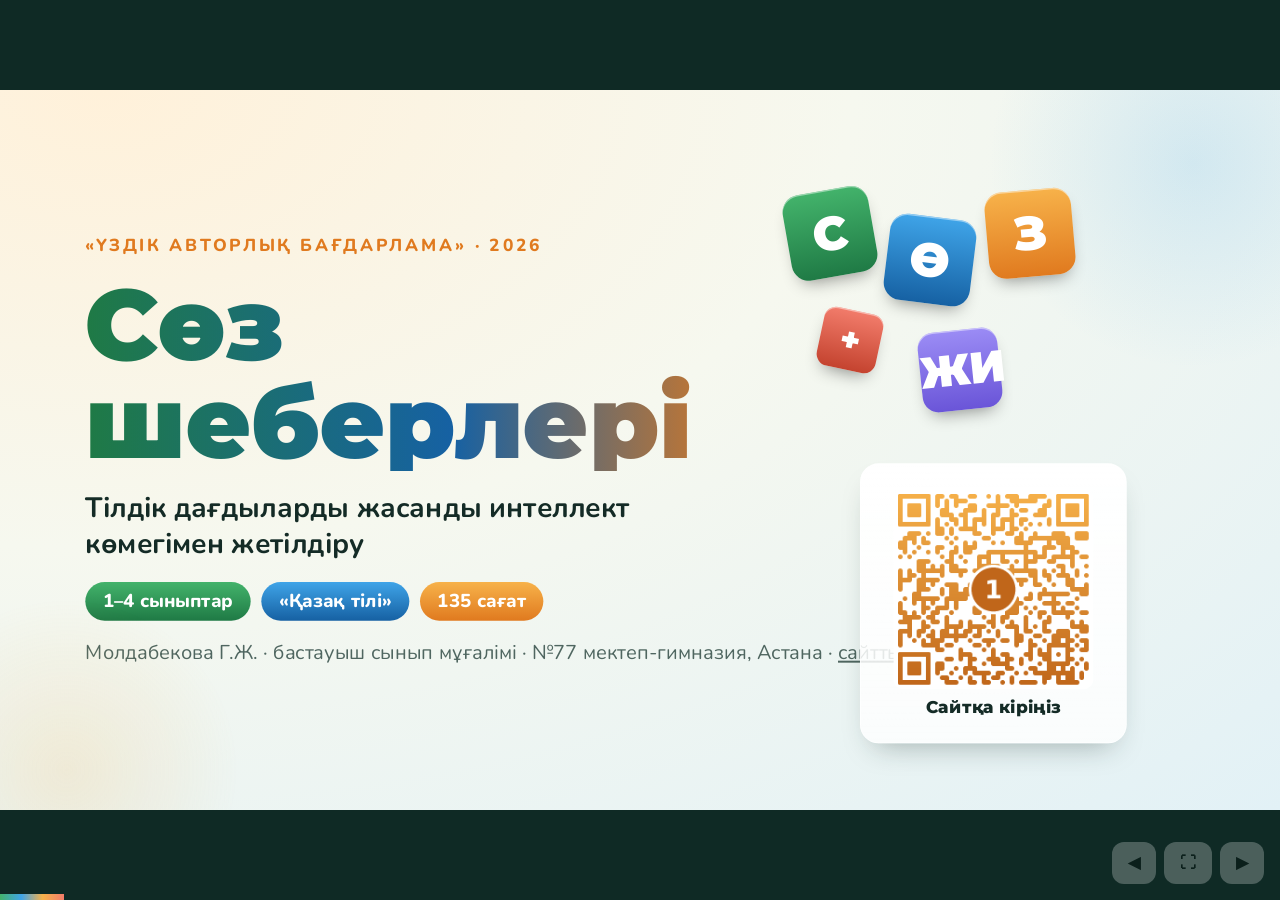
==== commit b12e7a09: "Презентация: инфографика (гүл-диаграмма, баспалдақ, донат, бағаналы диаграмма), презентация QR Co-Au" ====
--- a/prezentaciya/index.html
+++ b/prezentaciya/index.html
@@ -6,7 +6,7 @@
 #stage{position:absolute;left:50%;top:50%;width:1920px;height:1080px;transform-origin:0 0}
 section{position:absolute;inset:0;width:1920px;height:1080px;overflow:hidden;opacity:0;visibility:hidden;transition:opacity .45s ease,transform .45s ease;transform:translateX(40px)}
 section.on{opacity:1;visibility:visible;transform:none}section.prev{transform:translateX(-40px)}
-section div:not([style*="display"]){display:flex;flex-direction:column}
+section div:not([style*="display"]):not([class]){display:flex;flex-direction:column}
 section > div[style*="grid-template-columns"]{flex:1;align-content:stretch}
 section > div[style*="grid-template-columns"] > div{justify-content:center}
 p,h1,h2,h3,ul,ol{margin:0}aside{display:none}img{display:block}
@@ -18,6 +18,39 @@
 #bar{position:fixed;left:0;bottom:0;height:6px;background:linear-gradient(90deg,#43B36B,#3FA4E8,#F7B24A,#F27C6B);transition:width .4s;z-index:9}
 #nav{position:fixed;right:16px;bottom:16px;display:flex;gap:8px;z-index:9;opacity:.25;transition:opacity .3s}#nav:hover{opacity:1}
 #nav button{border:0;border-radius:12px;padding:10px 16px;font:800 16px Nunito,Arial;background:#fff;cursor:pointer}
+
+.kick{font-size:26px;font-weight:800;letter-spacing:4px;color:#E07A1F;text-transform:uppercase}
+.ttl{font-family:Montserrat,Arial,sans-serif;font-size:66px;font-weight:900;line-height:1.08}
+.ft{position:absolute;left:128px;bottom:56px;width:1300px;font-size:24px}
+.pn{position:absolute;right:128px;bottom:48px;width:96px;height:44px;background:linear-gradient(180deg,#F7B24A,#E07A1F);border-radius:22px;color:#fff;font-family:Montserrat,Arial,sans-serif;font-weight:900;font-size:24px;line-height:44px;text-align:center}
+.glass{background:linear-gradient(180deg,rgba(255,255,255,.97),rgba(255,255,255,.8));border:1px solid rgba(255,255,255,.95);border-radius:28px;box-shadow:0 22px 44px -22px rgba(20,43,38,.38);padding:36px}
+section::before{content:"";position:absolute;width:620px;height:620px;right:-180px;top:-200px;border-radius:50%;background:radial-gradient(circle,rgba(63,164,232,.16),transparent 70%);pointer-events:none}
+section::after{content:"";position:absolute;width:520px;height:520px;left:-160px;bottom:-200px;border-radius:50%;background:radial-gradient(circle,rgba(247,178,74,.16),transparent 70%);pointer-events:none}
+.bubble{position:relative;display:block;background:#fff;border-radius:44px;padding:52px 56px;font-family:Montserrat,Arial,sans-serif;font-size:66px;font-weight:900;line-height:1.15;box-shadow:0 30px 60px -30px rgba(20,43,38,.45)}
+.bubble i{position:absolute;left:90px;bottom:-38px;width:0;height:0;border-left:30px solid transparent;border-right:30px solid transparent;border-top:44px solid #fff}
+.pair{display:flex;align-items:center;gap:22px;opacity:0}section.on .pair{animation:rise .6s ease both}
+.pair .bad{font-family:Montserrat,Arial,sans-serif;font-weight:900;font-size:40px;color:#B9473A;text-decoration:line-through 5px;min-width:200px}
+.pair .arr{font-size:44px;font-weight:900}.pair .good{color:#fff;font-family:Montserrat,Arial,sans-serif;font-weight:900;font-size:40px;padding:12px 30px;border-radius:999px;box-shadow:0 14px 26px -14px rgba(0,0,0,.45)}
+.plab{position:absolute;width:220px;display:flex;flex-direction:column;align-items:center;text-align:center;color:#fff}
+.plab b{font-family:Montserrat,Arial,sans-serif;font-weight:900;font-size:30px}.plab span{font-size:22px;font-weight:700;opacity:.92}
+.plab.ctr{height:88px;justify-content:center}
+section.on .spin-in{animation:spin 1.1s cubic-bezier(.2,.9,.3,1.2) both}@keyframes spin{from{transform:rotate(-90deg) scale(.6);opacity:0}to{transform:none;opacity:1}}
+.role{display:flex;align-items:baseline;gap:20px;background:rgba(255,255,255,.08);border:1px solid rgba(255,255,255,.18);border-radius:24px;padding:22px 32px}
+.role span{font-size:30px;color:#A9C3BB;min-width:170px}.role b{font-family:Montserrat,Arial,sans-serif;font-size:46px;font-weight:900;color:#fff}
+.role.hot{background:linear-gradient(180deg,#F7B24A,#E07A1F);border:0}.role.hot span{color:#fff}
+.step{flex:1;border-radius:26px 26px 10px 10px;color:#fff;padding:22px 24px;display:flex;flex-direction:column;gap:4px;box-shadow:0 22px 40px -20px rgba(0,0,0,.45);transform-origin:bottom}
+section.on .step{animation:grow .8s cubic-bezier(.2,.9,.3,1.1) both}@keyframes grow{from{transform:scaleY(.1);opacity:0}to{transform:none;opacity:1}}
+.step b{font-family:Montserrat,Arial,sans-serif;font-size:80px;font-weight:900;line-height:1}.step small{font-size:24px;font-weight:800;opacity:.9}
+.step span{font-family:Montserrat,Arial,sans-serif;font-size:32px;font-weight:900;margin-top:6px}.step p{font-size:23px;font-weight:700;line-height:1.3;margin-top:auto}
+section.on .dn{animation:dash 1.4s ease .3s both}@keyframes dash{from{stroke-dasharray:0 760}}
+.grp{flex:1;display:flex;flex-direction:column;align-items:center;gap:16px;height:100%;justify-content:flex-end}
+.grp .bars{display:flex;gap:14px;align-items:flex-end}.grp p{font-size:24px;font-weight:800;text-align:center;color:#C9DCD5;min-height:64px}
+.bar{width:84px;border-radius:16px 16px 4px 4px;display:flex;justify-content:center;transform-origin:bottom}
+.bar b{font-family:Montserrat,Arial,sans-serif;font-weight:900;font-size:30px;color:#fff;margin-top:-44px}
+section.on .bar{animation:grow .9s cubic-bezier(.2,.9,.3,1.1) both}
+.pbar{height:70px;min-width:290px;border-radius:12px 35px 35px 12px;display:flex;align-items:center;gap:16px;padding:0 22px;transform-origin:left}
+.pbar b{font-family:Montserrat,Arial,sans-serif;font-weight:900;font-size:36px;color:#fff}.pbar span{font-size:24px;font-weight:800;color:#fff;white-space:nowrap}
+section.on .pbar{animation:growx .8s ease both}@keyframes growx{from{transform:scaleX(0)}to{transform:none}}
 </style></head><body><div id="stage">
 <section id="cover" data-transition="push" style="background:radial-gradient(ellipse at 8% 0%, #FFF1DA 0%, #F6F8EF 45%, #E2F1F6 100%);color:#142B26;font-family:Nunito, Arial, sans-serif;padding:128px;display:flex;flex-direction:column;justify-content:center;gap:28px">
 <p style="position:absolute;left:1180px;top:150px;width:130px;height:130px;background:linear-gradient(180deg, #43B36B, #1F7A45);border-radius:26px;box-shadow:0 14px 26px -12px rgba(0,0,0,0.45), inset 0 2px 0 rgba(255,255,255,0.45);color:#FFFFFF;font-family:Montserrat, Arial, sans-serif;font-weight:900;font-size:71px;line-height:130px;text-align:center;transform:rotate(-10deg);opacity:1">С</p><p style="position:absolute;left:1330px;top:190px;width:130px;height:130px;background:linear-gradient(180deg, #3FA4E8, #1661A3);border-radius:26px;box-shadow:0 14px 26px -12px rgba(0,0,0,0.45), inset 0 2px 0 rgba(255,255,255,0.45);color:#FFFFFF;font-family:Montserrat, Arial, sans-serif;font-weight:900;font-size:71px;line-height:130px;text-align:center;transform:rotate(7deg);opacity:1">Ө</p><p style="position:absolute;left:1480px;top:150px;width:130px;height:130px;background:linear-gradient(180deg, #F7B24A, #E07A1F);border-radius:26px;box-shadow:0 14px 26px -12px rgba(0,0,0,0.45), inset 0 2px 0 rgba(255,255,255,0.45);color:#FFFFFF;font-family:Montserrat, Arial, sans-serif;font-weight:900;font-size:71px;line-height:130px;text-align:center;transform:rotate(-5deg);opacity:1">З</p><p style="position:absolute;left:1230px;top:330px;width:90px;height:90px;background:linear-gradient(180deg, #F27C6B, #C4432F);border-radius:18px;box-shadow:0 14px 26px -12px rgba(0,0,0,0.45), inset 0 2px 0 rgba(255,255,255,0.45);color:#FFFFFF;font-family:Montserrat, Arial, sans-serif;font-weight:900;font-size:49px;line-height:90px;text-align:center;transform:rotate(12deg);opacity:0.95">+</p><p style="position:absolute;left:1380px;top:360px;width:120px;height:120px;background:linear-gradient(180deg, #9B8CF5, #6A55D8);border-radius:24px;box-shadow:0 14px 26px -12px rgba(0,0,0,0.45), inset 0 2px 0 rgba(255,255,255,0.45);color:#FFFFFF;font-family:Montserrat, Arial, sans-serif;font-weight:900;font-size:66px;line-height:120px;text-align:center;transform:rotate(-6deg);opacity:1">ЖИ</p>
@@ -34,15 +67,14 @@
 <p style="font-family:Montserrat, Arial, sans-serif;font-size:26px;font-weight:800;color:#142B26">Сайтқа кіріңіз</p></div>
 <aside>[0:00–0:25] Қайырлы таң, құрметті әділқазылар! Сыныпқа кірген сәтте мен жиі мына сөздерді естимін: «короче», «типа», «ок». Бүгін осы сөздердің орнына «қысқасы», «сияқты», «жарайды» деп сөйлейтін балаларды қалай тәрбиелеуге болатыны туралы айтамын. Менің бағдарламам — «Сөз шеберлері». Экрандағы QR-кодты сканерлесеңіздер, сайт телефондарыңызда ашылады.</aside>
 </section>
-<section id="hook" data-transition="push" style="background:radial-gradient(ellipse at 8% 0%, #FFF1DA 0%, #F6F8EF 45%, #E2F1F6 100%);color:#142B26;font-family:Nunito, Arial, sans-serif;padding:128px 128px 168px;display:flex;flex-direction:column;gap:36px">
-<p style="position:absolute;left:1560px;top:150px;width:140px;height:140px;background:linear-gradient(180deg, #F27C6B, #C4432F);border-radius:28px;box-shadow:0 14px 26px -12px rgba(0,0,0,0.45), inset 0 2px 0 rgba(255,255,255,0.45);color:#FFFFFF;font-family:Montserrat, Arial, sans-serif;font-weight:900;font-size:77px;line-height:140px;text-align:center;transform:rotate(10deg);opacity:1">?</p><p style="position:absolute;left:1400px;top:330px;width:100px;height:100px;background:linear-gradient(180deg, #3FA4E8, #1661A3);border-radius:20px;box-shadow:0 14px 26px -12px rgba(0,0,0,0.45), inset 0 2px 0 rgba(255,255,255,0.45);color:#FFFFFF;font-family:Montserrat, Arial, sans-serif;font-weight:900;font-size:55px;line-height:100px;text-align:center;transform:rotate(-8deg);opacity:0.9">!</p>
-<p style="font-size:26px;font-weight:800;letter-spacing:4px;color:#E07A1F;text-transform:uppercase">Сыныптағы дауыс</p>
-<div style="flex:1;display:flex;flex-direction:column;justify-content:center;gap:40px">
-<p style="font-family:Montserrat, Arial, sans-serif;font-size:92px;font-weight:900;line-height:1.12;width:1250px">«<span style="color:#C4432F">Короче</span>, мен <span style="color:#C4432F">типа</span> білемін, бірақ айта алмаймын…»</p>
-<p style="font-size:40px;font-weight:700;color:#4F6660;width:1250px">Бала ойлайды. Бірақ ойын жеткізуге сөзі жетпейді.</p></div>
-<p style="position:absolute;left:128px;bottom:56px;width:1300px;font-size:24px;color:#4F6660"><b>Сөз шеберлері</b> · Молдабекова Г.Ж. · Ф. Оңғарсынова атындағы №77 мектеп-гимназия</p><p style="position:absolute;right:128px;bottom:48px;width:96px;height:44px;background:linear-gradient(180deg, #F7B24A, #E07A1F);border-radius:22px;color:#FFFFFF;font-family:Montserrat, Arial, sans-serif;font-weight:900;font-size:24px;line-height:44px;text-align:center">2</p>
-<aside>[0:25–0:45] Бұл — 3-сынып оқушысының сөзі. Ол біледі, бірақ айта алмайды. Себебі бала кітапты аз оқиды, күнін экранда өткізеді, ал сабақта уақыттың басым бөлігі тестке кетеді.</aside>
-</section>
+<section id="hook" style="background:radial-gradient(ellipse at 8% 0%, #FFF1DA 0%, #F6F8EF 45%, #E2F1F6 100%);color:#142B26;font-family:Nunito,Arial,sans-serif;padding:128px 128px 168px;display:flex;flex-direction:column;gap:36px">
+<p class="kick">Сыныптағы дауыс</p>
+<div style="display:grid;grid-template-columns:1.25fr 1fr;gap:72px;flex:1;align-items:center">
+<div style="display:flex;flex-direction:column;gap:36px">
+<div class="bubble">«<span style="color:#C4432F">Короче</span>, мен <span style="color:#C4432F">типа</span> білемін, бірақ айта алмаймын…»<i></i></div>
+<p style="font-size:40px;font-weight:700;color:#4F6660">Бала ойлайды. Бірақ ойын жеткізуге <b style="color:#E07A1F">сөзі жетпейді.</b></p></div>
+<div style="display:flex;flex-direction:column;gap:22px"><p style="font-family:Montserrat,Arial,sans-serif;font-weight:900;font-size:30px;color:#1F7A45;letter-spacing:2px">«ТАЗА СӨЙЛЕ» МОДУЛІ</p><div class="pair" style="animation-delay:0.25s"><span class="bad">короче</span><span class="arr" style="color:#43B36B">➜</span><span class="good" style="background:linear-gradient(180deg,#43B36B,#43B36Bcc)">қысқасы</span></div><div class="pair" style="animation-delay:0.6s"><span class="bad">типа</span><span class="arr" style="color:#3FA4E8">➜</span><span class="good" style="background:linear-gradient(180deg,#3FA4E8,#3FA4E8cc)">сияқты</span></div><div class="pair" style="animation-delay:0.95s"><span class="bad">ок</span><span class="arr" style="color:#F2A541">➜</span><span class="good" style="background:linear-gradient(180deg,#F2A541,#F2A541cc)">жарайды</span></div><div class="pair" style="animation-delay:1.2999999999999998s"><span class="bad">давай</span><span class="arr" style="color:#F27C6B">➜</span><span class="good" style="background:linear-gradient(180deg,#F27C6B,#F27C6Bcc)">кеттік</span></div></div>
+</div><p class="ft" style="color:#4F6660"><b>Сөз шеберлері</b> · Молдабекова Г.Ж. · Ф. Оңғарсынова атындағы №77 мектеп-гимназия</p><p class="pn">2</p><aside>[0:25–0:45] Бұл — 3-сынып оқушысының сөзі. Ол біледі, бірақ айта алмайды. Себебі бала кітапты аз оқиды, күнін экранда өткізеді, ал сабақта уақыттың басым бөлігі тестке кетеді.</aside></section>
 <section id="aktual" data-transition="push" style="background:radial-gradient(ellipse at 8% 0%, #FFF1DA 0%, #F6F8EF 45%, #E2F1F6 100%);color:#142B26;font-family:Nunito, Arial, sans-serif;padding:128px 128px 168px;display:flex;flex-direction:column;gap:36px">
 
 <p style="font-size:26px;font-weight:800;letter-spacing:4px;color:#E07A1F;text-transform:uppercase">Өзектілігі</p><h2 style="font-family:Montserrat, Arial, sans-serif;font-size:68px;font-weight:900;line-height:1.08;color:#142B26">Үш мәселе — бір сыныпта</h2><div style="display:flex;gap:36px;flex:1"><div style="flex:1;background:linear-gradient(180deg, rgba(255,255,255,0.97), rgba(255,255,255,0.80));border:1px solid rgba(255,255,255,0.95);border-radius:28px;box-shadow:0 22px 44px -22px rgba(20,43,38,0.38), inset 0 1px 0 rgba(255,255,255,0.9);padding:44px;display:flex;flex-direction:column;gap:18px"><p style="width:110px;height:110px;background:linear-gradient(180deg, #43B36B, #1F7A45);border-radius:24px;color:#FFFFFF;font-family:Montserrat, Arial, sans-serif;font-size:52px;font-weight:900;line-height:110px;text-align:center;box-shadow:0 14px 24px -12px rgba(0,0,0,0.4)">01</p><h3 style="font-family:Montserrat, Arial, sans-serif;font-size:44px;font-weight:900;color:#142B26">Жазылым әлсіз</h3><p style="font-size:30px;line-height:1.4;color:#4F6660">Уақыт тестке кетеді — бала байланыстырып жазуға аз жаттығады</p></div><div style="flex:1;background:linear-gradient(180deg, rgba(255,255,255,0.97), rgba(255,255,255,0.80));border:1px solid rgba(255,255,255,0.95);border-radius:28px;box-shadow:0 22px 44px -22px rgba(20,43,38,0.38), inset 0 1px 0 rgba(255,255,255,0.9);padding:44px;display:flex;flex-direction:column;gap:18px"><p style="width:110px;height:110px;background:linear-gradient(180deg, #3FA4E8, #1661A3);border-radius:24px;color:#FFFFFF;font-family:Montserrat, Arial, sans-serif;font-size:52px;font-weight:900;line-height:110px;text-align:center;box-shadow:0 14px 24px -12px rgba(0,0,0,0.4)">02</p><h3 style="font-family:Montserrat, Arial, sans-serif;font-size:44px;font-weight:900;color:#142B26">Сөздік қор тапшы</h3><p style="font-size:30px;line-height:1.4;color:#4F6660">Кітап аз оқылады — ойды жеткізуге сөз жетпейді</p></div><div style="flex:1;background:linear-gradient(180deg, rgba(255,255,255,0.97), rgba(255,255,255,0.80));border:1px solid rgba(255,255,255,0.95);border-radius:28px;box-shadow:0 22px 44px -22px rgba(20,43,38,0.38), inset 0 1px 0 rgba(255,255,255,0.9);padding:44px;display:flex;flex-direction:column;gap:18px"><p style="width:110px;height:110px;background:linear-gradient(180deg, #F27C6B, #C4432F);border-radius:24px;color:#FFFFFF;font-family:Montserrat, Arial, sans-serif;font-size:52px;font-weight:900;line-height:110px;text-align:center;box-shadow:0 14px 24px -12px rgba(0,0,0,0.4)">03</p><h3 style="font-family:Montserrat, Arial, sans-serif;font-size:44px;font-weight:900;color:#142B26">Паразит сөздер</h3><p style="font-size:30px;line-height:1.4;color:#4F6660">«короче», «типа», «ок» — бөгде сөздер сөйлеуді ластайды</p></div></div><p style="font-size:30px;font-weight:700;color:#142B26">Шешім: мұғалім 25 баланы бір мезгілде ести алмайды — <span style="color:#E07A1F">ЖИ жедел кері байланыс береді.</span></p>
@@ -57,19 +89,16 @@
 <p style="position:absolute;left:128px;bottom:56px;width:1300px;font-size:24px;color:#4F6660"><b>Сөз шеберлері</b> · Молдабекова Г.Ж. · Ф. Оңғарсынова атындағы №77 мектеп-гимназия</p><p style="position:absolute;right:128px;bottom:48px;width:96px;height:44px;background:linear-gradient(180deg, #F7B24A, #E07A1F);border-radius:22px;color:#FFFFFF;font-family:Montserrat, Arial, sans-serif;font-weight:900;font-size:24px;line-height:44px;text-align:center">4</p>
 <aside>[1:15–1:40] Мақсатым — оқушылардың тыңдалым, оқылым, айтылым және жазылым дағдыларын жасанды интеллект пен интерактивті орта арқылы кешенді дамыту, сөздік қорын байыту және таза сөйлеу мәдениетін қалыптастыру. Міндеттер бесеу: білімділік, дамытушылық, тәрбиелік, цифрлық және әдістемелік.</aside>
 </section>
-<section id="idea" data-transition="push" style="background:radial-gradient(ellipse at 15% 10%, #24544A 0%, #163A33 55%, #0F2A25 100%);color:#F2F7F4;font-family:Nunito, Arial, sans-serif;padding:128px 128px 168px;display:flex;flex-direction:column;gap:36px">
-
-<p style="font-size:26px;font-weight:800;letter-spacing:4px;color:#F7B24A;text-transform:uppercase">Мега идея</p>
-<div style="flex:1;display:flex;flex-direction:column;justify-content:center;gap:64px">
-<div style="display:flex;align-items:center;gap:22px;flex-wrap:wrap"><p style="background:linear-gradient(180deg, #43B36B, #1F7A45);color:#FFFFFF;font-family:Montserrat, Arial, sans-serif;font-weight:900;font-size:56px;padding:18px 40px;border-radius:28px;box-shadow:0 18px 30px -14px rgba(0,0,0,0.6), inset 0 2px 0 rgba(255,255,255,0.4)">4 дағды</p><p style="font-family:Montserrat, Arial, sans-serif;font-size:72px;font-weight:900;color:#F7B24A">+</p><p style="background:linear-gradient(180deg, #9B8CF5, #6A55D8);color:#FFFFFF;font-family:Montserrat, Arial, sans-serif;font-weight:900;font-size:56px;padding:18px 40px;border-radius:28px;box-shadow:0 18px 30px -14px rgba(0,0,0,0.6), inset 0 2px 0 rgba(255,255,255,0.4)">ЖИ</p><p style="font-family:Montserrat, Arial, sans-serif;font-size:72px;font-weight:900;color:#F7B24A">+</p><p style="background:linear-gradient(180deg, #3FA4E8, #1661A3);color:#FFFFFF;font-family:Montserrat, Arial, sans-serif;font-weight:900;font-size:56px;padding:18px 40px;border-radius:28px;box-shadow:0 18px 30px -14px rgba(0,0,0,0.6), inset 0 2px 0 rgba(255,255,255,0.4)">оқу мақсаты</p><p style="font-family:Montserrat, Arial, sans-serif;font-size:72px;font-weight:900;color:#F7B24A">=</p><p style="background:linear-gradient(180deg, #F7B24A, #E07A1F);color:#FFFFFF;font-family:Montserrat, Arial, sans-serif;font-weight:900;font-size:60px;padding:18px 40px;border-radius:28px;box-shadow:0 18px 30px -14px rgba(0,0,0,0.6), inset 0 2px 0 rgba(255,255,255,0.4)">Сөз шебері</p></div>
-<div style="display:flex;gap:28px">
-<div style="flex:1;background:rgba(255,255,255,0.08);border:1px solid rgba(255,255,255,0.18);border-radius:28px;padding:36px"><p style="font-size:30px;color:#A9C3BB">ЖИ —</p><p style="font-family:Montserrat, Arial, sans-serif;font-size:48px;font-weight:900;color:#FFFFFF">көмекші</p></div>
-<div style="flex:1;background:rgba(255,255,255,0.08);border:1px solid rgba(255,255,255,0.18);border-radius:28px;padding:36px"><p style="font-size:30px;color:#A9C3BB">Мұғалім —</p><p style="font-family:Montserrat, Arial, sans-serif;font-size:48px;font-weight:900;color:#FFFFFF">бағыттаушы</p></div>
-<div style="flex:1;background:linear-gradient(180deg, #F7B24A, #E07A1F);border-radius:28px;padding:36px;box-shadow:0 18px 30px -14px rgba(0,0,0,0.6)"><p style="font-size:30px;color:#FFFFFF">Оқушы —</p><p style="font-family:Montserrat, Arial, sans-serif;font-size:48px;font-weight:900;color:#FFFFFF">автор</p></div>
-</div></div>
-<p style="position:absolute;left:128px;bottom:56px;width:1300px;font-size:24px;color:#A9C3BB"><b>Сөз шеберлері</b> · Молдабекова Г.Ж. · Ф. Оңғарсынова атындағы №77 мектеп-гимназия</p><p style="position:absolute;right:128px;bottom:48px;width:96px;height:44px;background:linear-gradient(180deg, #F7B24A, #E07A1F);border-radius:22px;color:#FFFFFF;font-family:Montserrat, Arial, sans-serif;font-weight:900;font-size:24px;line-height:44px;text-align:center">5</p>
-<aside>[1:40–2:00] Мега идея бір формулада: төрт дағды, плюс жасанды интеллект, плюс оқулықтағы оқу мақсаты — тең сөз шебері. Рөлдер нақты: ЖИ — көмекші, мұғалім — бағыттаушы, оқушы — автор. Ахмет Байтұрсынұлы «Тіл — құрал» деген. Бүгін бұл құрал цифрлық әлемге де жетуі керек.</aside>
-</section>
+<section id="idea" style="background:radial-gradient(ellipse at 15% 10%, #24544A 0%, #163A33 55%, #0F2A25 100%);color:#F2F7F4;font-family:Nunito,Arial,sans-serif;padding:110px 128px 168px;display:flex;flex-direction:column;gap:20px">
+<p class="kick" style="color:#F7B24A">Мега идея</p>
+<div style="display:grid;grid-template-columns:660px 1fr;gap:80px;flex:1;align-items:center">
+<div style="position:relative;width:660px;height:660px"><svg viewBox="0 0 660 660" width="660" height="660" class="spin-in"><defs><linearGradient id="pg0" x1="0" y1="0" x2="0" y2="1"><stop offset="0" stop-color="#43B36B"/><stop offset="1" stop-color="#1F7A45"/></linearGradient><linearGradient id="pg1" x1="0" y1="0" x2="0" y2="1"><stop offset="0" stop-color="#3FA4E8"/><stop offset="1" stop-color="#1661A3"/></linearGradient><linearGradient id="pg2" x1="0" y1="0" x2="0" y2="1"><stop offset="0" stop-color="#F7B24A"/><stop offset="1" stop-color="#E07A1F"/></linearGradient><linearGradient id="pg3" x1="0" y1="0" x2="0" y2="1"><stop offset="0" stop-color="#F27C6B"/><stop offset="1" stop-color="#C4432F"/></linearGradient><linearGradient id="cg" x1="0" y1="0" x2="1" y2="1"><stop offset="0" stop-color="#FFE3B0"/><stop offset="1" stop-color="#F7B24A"/></linearGradient></defs><circle cx="330" cy="330" r="300" fill="none" stroke="rgba(155,140,245,.55)" stroke-width="3" stroke-dasharray="10 14"/><circle cx="475" cy="185" r="118" fill="url(#pg0)" opacity=".96"/><circle cx="475" cy="475" r="118" fill="url(#pg1)" opacity=".96"/><circle cx="185" cy="475" r="118" fill="url(#pg2)" opacity=".96"/><circle cx="185" cy="185" r="118" fill="url(#pg3)" opacity=".96"/><circle cx="330" cy="330" r="120" fill="url(#cg)" stroke="#fff" stroke-width="8"/></svg><div class="plab" style="left:373px;top:129px"><b>Тыңдалым</b><span>ЖИ дауысы</span></div><div class="plab" style="left:373px;top:435px"><b>Оқылым</b><span>Ақылды көмекші</span></div><div class="plab" style="left:67px;top:435px"><b>Айтылым</b><span>Сөйлеуді тану</span></div><div class="plab" style="left:67px;top:129px"><b>Жазылым</b><span>ЖИ редактор</span></div><div class="plab ctr" style="left:220px;top:286px"><b style="color:#142B26;font-size:34px">Сөз<br>шебері</b></div><p style="position:absolute;left:250px;top:4px;width:160px;text-align:center;font-weight:900;font-size:22px;color:#C9B8FF;letter-spacing:2px">ЖИ</p></div>
+<div style="display:flex;flex-direction:column;gap:30px">
+<h2 style="font-family:Montserrat,Arial,sans-serif;font-size:62px;font-weight:900;line-height:1.1;color:#fff">4 дағды + ЖИ + оқу мақсаты = <span style="color:#F7B24A">Сөз шебері</span></h2>
+<div class="role"><span>ЖИ</span><b>көмекші</b></div>
+<div class="role"><span>Мұғалім</span><b>бағыттаушы</b></div>
+<div class="role hot"><span>Оқушы</span><b>автор</b></div>
+</div></div><p class="ft" style="color:#4F6660"><b>Сөз шеберлері</b> · Молдабекова Г.Ж. · Ф. Оңғарсынова атындағы №77 мектеп-гимназия</p><p class="pn">5</p><aside>[1:40–2:00] Мега идея бір формулада: төрт дағды, плюс жасанды интеллект, плюс оқулықтағы оқу мақсаты — тең сөз шебері. Рөлдер нақты: ЖИ — көмекші, мұғалім — бағыттаушы, оқушы — автор. Ахмет Байтұрсынұлы «Тіл — құрал» деген. Бүгін бұл құрал цифрлық әлемге де жетуі керек.</aside></section>
 <section id="helpers" data-transition="push" style="background:radial-gradient(ellipse at 8% 0%, #FFF1DA 0%, #F6F8EF 45%, #E2F1F6 100%);color:#142B26;font-family:Nunito, Arial, sans-serif;padding:128px 128px 168px;display:flex;flex-direction:column;gap:36px">
 
 <p style="font-size:26px;font-weight:800;letter-spacing:4px;color:#E07A1F;text-transform:uppercase">Жаңашылдығы</p><h2 style="font-family:Montserrat, Arial, sans-serif;font-size:68px;font-weight:900;line-height:1.08;color:#142B26">4 дағды — 4 ЖИ көмекші</h2><div style="display:flex;gap:26px;flex:1"><div style="flex:1;background:linear-gradient(180deg, rgba(255,255,255,0.97), rgba(255,255,255,0.80));border:1px solid rgba(255,255,255,0.95);border-radius:28px;box-shadow:0 22px 44px -22px rgba(20,43,38,0.38), inset 0 1px 0 rgba(255,255,255,0.9);padding:20px;display:flex;flex-direction:column;gap:12px"><img src="img/s03.jpg" alt="Тыңдалым" style="width:100%;height:230px;object-fit:cover;border-radius:18px"><p style="align-self:start;background:linear-gradient(180deg, #43B36B, #1F7A45);color:#FFFFFF;font-weight:800;font-size:24px;padding:6px 18px;border-radius:999px">Тыңдалым</p><h3 style="font-family:Montserrat, Arial, sans-serif;font-size:34px;font-weight:900;color:#142B26">ЖИ дауысы</h3><p style="font-size:26px;color:#4F6660">Мәтінді табиғи дауыспен оқиды</p></div><div style="flex:1;background:linear-gradient(180deg, rgba(255,255,255,0.97), rgba(255,255,255,0.80));border:1px solid rgba(255,255,255,0.95);border-radius:28px;box-shadow:0 22px 44px -22px rgba(20,43,38,0.38), inset 0 1px 0 rgba(255,255,255,0.9);padding:20px;display:flex;flex-direction:column;gap:12px"><img src="img/s04.jpg" alt="Оқылым" style="width:100%;height:230px;object-fit:cover;border-radius:18px"><p style="align-self:start;background:linear-gradient(180deg, #3FA4E8, #1661A3);color:#FFFFFF;font-weight:800;font-size:24px;padding:6px 18px;border-radius:999px">Оқылым</p><h3 style="font-family:Montserrat, Arial, sans-serif;font-size:34px;font-weight:900;color:#142B26">«Ақылды көмекші»</h3><p style="font-size:26px;color:#4F6660">Сөз құрамын түспен ашады</p></div><div style="flex:1;background:linear-gradient(180deg, rgba(255,255,255,0.97), rgba(255,255,255,0.80));border:1px solid rgba(255,255,255,0.95);border-radius:28px;box-shadow:0 22px 44px -22px rgba(20,43,38,0.38), inset 0 1px 0 rgba(255,255,255,0.9);padding:20px;display:flex;flex-direction:column;gap:12px"><img src="img/s06.jpg" alt="Айтылым" style="width:100%;height:230px;object-fit:cover;border-radius:18px"><p style="align-self:start;background:linear-gradient(180deg, #F7B24A, #E07A1F);color:#FFFFFF;font-weight:800;font-size:24px;padding:6px 18px;border-radius:999px">Айтылым</p><h3 style="font-family:Montserrat, Arial, sans-serif;font-size:34px;font-weight:900;color:#142B26">Сөйлеуді тану</h3><p style="font-size:26px;color:#4F6660">Айтылған сөзді тексереді</p></div><div style="flex:1;background:linear-gradient(180deg, rgba(255,255,255,0.97), rgba(255,255,255,0.80));border:1px solid rgba(255,255,255,0.95);border-radius:28px;box-shadow:0 22px 44px -22px rgba(20,43,38,0.38), inset 0 1px 0 rgba(255,255,255,0.9);padding:20px;display:flex;flex-direction:column;gap:12px"><img src="img/s10.jpg" alt="Жазылым" style="width:100%;height:230px;object-fit:cover;border-radius:18px"><p style="align-self:start;background:linear-gradient(180deg, #F27C6B, #C4432F);color:#FFFFFF;font-weight:800;font-size:24px;padding:6px 18px;border-radius:999px">Жазылым</p><h3 style="font-family:Montserrat, Arial, sans-serif;font-size:34px;font-weight:900;color:#142B26">«ЖИ редактор»</h3><p style="font-size:26px;color:#4F6660">Қатені, бөгде сөзді табады</p></div></div>
@@ -91,18 +120,15 @@
 <p style="position:absolute;left:128px;bottom:56px;width:1300px;font-size:24px;color:#4F6660"><b>Сөз шеберлері</b> · Молдабекова Г.Ж. · Ф. Оңғарсынова атындағы №77 мектеп-гимназия</p><p style="position:absolute;right:128px;bottom:48px;width:96px;height:44px;background:linear-gradient(180deg, #F7B24A, #E07A1F);border-radius:22px;color:#FFFFFF;font-family:Montserrat, Arial, sans-serif;font-weight:900;font-size:24px;line-height:44px;text-align:center">8</p>
 <aside>[2:55–3:15] Бағдарлама «Білім туралы» заңға, мемлекеттік стандартқа, №399 үлгілік оқу бағдарламасына, №130 және №125 бұйрықтарға сүйенеді. Құрылымы ереже талабына толық сай: түсіндірме жазба, нормативтік бөлім, оқу-тақырыптық жоспар, ақпараттық-мазмұндық бөлім, мұғалімге және оқушыға арналған бөлімдер, бағалау, апробация. Үш рецензиясы бар.</aside>
 </section>
-<section id="plan" data-transition="push" style="background:radial-gradient(ellipse at 8% 0%, #FFF1DA 0%, #F6F8EF 45%, #E2F1F6 100%);color:#142B26;font-family:Nunito, Arial, sans-serif;padding:128px 128px 168px;display:flex;flex-direction:column;gap:36px">
-
-<p style="font-size:26px;font-weight:800;letter-spacing:4px;color:#E07A1F;text-transform:uppercase">Оқу-тақырыптық жоспар</p><h2 style="font-family:Montserrat, Arial, sans-serif;font-size:68px;font-weight:900;line-height:1.08;color:#142B26">1–4 сынып: бір спираль</h2>
-<div style="display:grid;grid-template-columns:1fr 470px;gap:40px;flex:1">
-<div style="display:flex;flex-direction:column;gap:18px"><div style="display:flex;align-items:center;gap:24px;background:linear-gradient(180deg, rgba(255,255,255,0.97), rgba(255,255,255,0.80));border:1px solid rgba(255,255,255,0.95);border-radius:28px;box-shadow:0 22px 44px -22px rgba(20,43,38,0.38), inset 0 1px 0 rgba(255,255,255,0.9);padding:20px 28px"><p style="width:96px;height:96px;background:linear-gradient(180deg, #43B36B, #1F7A45);border-radius:24px;color:#FFFFFF;font-family:Montserrat, Arial, sans-serif;font-size:52px;font-weight:900;line-height:96px;text-align:center">1</p><div style="display:flex;flex-direction:column;gap:4px"><p style="font-family:Montserrat, Arial, sans-serif;font-size:34px;font-weight:900;color:#142B26">1-сынып · 33 сағат</p><p style="font-size:28px;color:#4F6660">Дыбыс → буын → сөз</p></div></div><div style="display:flex;align-items:center;gap:24px;background:linear-gradient(180deg, rgba(255,255,255,0.97), rgba(255,255,255,0.80));border:1px solid rgba(255,255,255,0.95);border-radius:28px;box-shadow:0 22px 44px -22px rgba(20,43,38,0.38), inset 0 1px 0 rgba(255,255,255,0.9);padding:20px 28px"><p style="width:96px;height:96px;background:linear-gradient(180deg, #3FA4E8, #1661A3);border-radius:24px;color:#FFFFFF;font-family:Montserrat, Arial, sans-serif;font-size:52px;font-weight:900;line-height:96px;text-align:center">2</p><div style="display:flex;flex-direction:column;gap:4px"><p style="font-family:Montserrat, Arial, sans-serif;font-size:34px;font-weight:900;color:#142B26">2-сынып · 34 сағат</p><p style="font-size:28px;color:#4F6660">Сөз мағынасы → сөйлем → мәтін</p></div></div><div style="display:flex;align-items:center;gap:24px;background:linear-gradient(180deg, rgba(255,255,255,0.97), rgba(255,255,255,0.80));border:1px solid rgba(255,255,255,0.95);border-radius:28px;box-shadow:0 22px 44px -22px rgba(20,43,38,0.38), inset 0 1px 0 rgba(255,255,255,0.9);padding:20px 28px"><p style="width:96px;height:96px;background:linear-gradient(180deg, #F7B24A, #E07A1F);border-radius:24px;color:#FFFFFF;font-family:Montserrat, Arial, sans-serif;font-size:52px;font-weight:900;line-height:96px;text-align:center">3</p><div style="display:flex;flex-direction:column;gap:4px"><p style="font-family:Montserrat, Arial, sans-serif;font-size:34px;font-weight:900;color:#142B26">3-сынып · 34 сағат</p><p style="font-size:28px;color:#4F6660">Сөз құрамы → сөз таптары</p></div></div><div style="display:flex;align-items:center;gap:24px;background:linear-gradient(180deg, rgba(255,255,255,0.97), rgba(255,255,255,0.80));border:1px solid rgba(255,255,255,0.95);border-radius:28px;box-shadow:0 22px 44px -22px rgba(20,43,38,0.38), inset 0 1px 0 rgba(255,255,255,0.9);padding:20px 28px"><p style="width:96px;height:96px;background:linear-gradient(180deg, #F27C6B, #C4432F);border-radius:24px;color:#FFFFFF;font-family:Montserrat, Arial, sans-serif;font-size:52px;font-weight:900;line-height:96px;text-align:center">4</p><div style="display:flex;flex-direction:column;gap:4px"><p style="font-family:Montserrat, Arial, sans-serif;font-size:34px;font-weight:900;color:#142B26">4-сынып · 34 сағат</p><p style="font-size:28px;color:#4F6660">Жалғаулар → сөйлем → шығарма</p></div></div></div>
-<div style="display:flex;flex-direction:column;gap:24px">
-<div style="background:linear-gradient(180deg, #24544A, #163A33);border-radius:28px;padding:36px;flex:1"><p style="font-family:Montserrat, Arial, sans-serif;font-size:120px;font-weight:900;line-height:1;color:#F7B24A">135</p><p style="font-size:30px;font-weight:700;color:#FFFFFF">сағат барлығы</p></div>
-<div style="background:linear-gradient(180deg, rgba(255,255,255,0.97), rgba(255,255,255,0.80));border:1px solid rgba(255,255,255,0.95);border-radius:28px;box-shadow:0 22px 44px -22px rgba(20,43,38,0.38), inset 0 1px 0 rgba(255,255,255,0.9);padding:36px;flex:1"><p style="font-family:Montserrat, Arial, sans-serif;font-size:100px;font-weight:900;line-height:1;color:#1F7A45">71%</p><p style="font-size:28px;color:#4F6660">практика: 96 сағ. · теория: 39 сағ.</p></div>
-</div></div>
-<p style="position:absolute;left:128px;bottom:56px;width:1300px;font-size:24px;color:#4F6660"><b>Сөз шеберлері</b> · Молдабекова Г.Ж. · Ф. Оңғарсынова атындағы №77 мектеп-гимназия</p><p style="position:absolute;right:128px;bottom:48px;width:96px;height:44px;background:linear-gradient(180deg, #F7B24A, #E07A1F);border-radius:22px;color:#FFFFFF;font-family:Montserrat, Arial, sans-serif;font-weight:900;font-size:24px;line-height:44px;text-align:center">9</p>
-<aside>[3:15–3:35] Оқу-тақырыптық жоспар спираль бойынша өседі: 1-сыныпта дыбыстан сөзге, 2-сыныпта сөйлем мен мәтінге, 3-сыныпта сөз құрамы мен сөз таптарына, 4-сыныпта жалғаулар мен шығармаға. 1-сыныпта 33 сағат, қалғандарында 34 сағаттан, барлығы 135 сағат, оның 71 пайызы — практика.</aside>
-</section>
+<section id="plan" style="background:radial-gradient(ellipse at 8% 0%, #FFF1DA 0%, #F6F8EF 45%, #E2F1F6 100%);color:#142B26;font-family:Nunito,Arial,sans-serif;padding:128px 128px 168px;display:flex;flex-direction:column;gap:30px">
+<p class="kick">Оқу-тақырыптық жоспар</p><h2 class="ttl">1–4 сынып: білім баспалдағы</h2>
+<div style="display:grid;grid-template-columns:1fr 420px;gap:56px;flex:1;align-items:end">
+<div style="display:flex;gap:22px;align-items:flex-end;height:560px"><div class="step" style="height:290px;animation-delay:0.15s;background:linear-gradient(180deg,#43B36B,#1F7A45)"><b>1</b><small>сынып</small><span>33 сағ.</span><p>Дыбыс → буын → сөз</p></div><div class="step" style="height:330px;animation-delay:0.32999999999999996s;background:linear-gradient(180deg,#3FA4E8,#1661A3)"><b>2</b><small>сынып</small><span>34 сағ.</span><p>Сөз мағынасы → сөйлем → мәтін</p></div><div class="step" style="height:430px;animation-delay:0.51s;background:linear-gradient(180deg,#F7B24A,#E07A1F)"><b>3</b><small>сынып</small><span>34 сағ.</span><p>Сөз құрамы → сөз таптары</p></div><div class="step" style="height:530px;animation-delay:0.6900000000000001s;background:linear-gradient(180deg,#F27C6B,#C4432F)"><b>4</b><small>сынып</small><span>34 сағ.</span><p>Жалғаулар → сөйлем → шығарма</p></div></div>
+<div style="display:flex;flex-direction:column;align-items:center;gap:18px" class="glass">
+<div style="position:relative;width:300px;height:300px"><svg viewBox="0 0 300 300" width="300" height="300"><circle cx="150" cy="150" r="120" fill="none" stroke="#E3ECE7" stroke-width="40"/>
+<circle class="dn" cx="150" cy="150" r="120" fill="none" stroke="#1F7A45" stroke-width="40" stroke-linecap="round" stroke-dasharray="535.3 754.0" transform="rotate(-90 150 150)"/></svg><div style="position:absolute;inset:0;display:flex;flex-direction:column;align-items:center;justify-content:center"><b style="font-family:Montserrat,Arial,sans-serif;font-size:72px;font-weight:900;color:#1F7A45">71%</b><span style="font-size:24px;font-weight:800;color:#4F6660">практика</span></div></div>
+<p style="font-size:28px;font-weight:800;text-align:center">Барлығы <b style="color:#E07A1F;font-size:44px;font-family:Montserrat">135</b> сағат<br><span style="color:#4F6660;font-size:24px">теория 39 · практика 96</span></p></div>
+</div><p class="ft" style="color:#4F6660"><b>Сөз шеберлері</b> · Молдабекова Г.Ж. · Ф. Оңғарсынова атындағы №77 мектеп-гимназия</p><p class="pn">9</p><aside>[3:15–3:35] Оқу-тақырыптық жоспар спираль бойынша өседі: 1-сыныпта дыбыстан сөзге, 2-сыныпта сөйлем мен мәтінге, 3-сыныпта сөз құрамы мен сөз таптарына, 4-сыныпта жалғаулар мен шығармаға. 1-сыныпта 33 сағат, қалғандарында 34 сағаттан, барлығы 135 сағат, оның 71 пайызы — практика.</aside></section>
 <section id="science" data-transition="push" style="background:radial-gradient(ellipse at 8% 0%, #FFF1DA 0%, #F6F8EF 45%, #E2F1F6 100%);color:#142B26;font-family:Nunito, Arial, sans-serif;padding:128px 128px 168px;display:flex;flex-direction:column;gap:36px">
 
 <p style="font-size:26px;font-weight:800;letter-spacing:4px;color:#E07A1F;text-transform:uppercase">Педагогикалық негізділігі</p><h2 style="font-family:Montserrat, Arial, sans-serif;font-size:68px;font-weight:900;line-height:1.08;color:#142B26">Неге бұл жұмыс істейді?</h2><div style="display:grid;grid-template-columns:1fr 1fr 1fr;gap:28px"><div style="background:linear-gradient(180deg, rgba(255,255,255,0.97), rgba(255,255,255,0.80));border:1px solid rgba(255,255,255,0.95);border-radius:28px;box-shadow:0 22px 44px -22px rgba(20,43,38,0.38), inset 0 1px 0 rgba(255,255,255,0.9);padding:32px;display:flex;flex-direction:column;gap:10px;border-left:12px solid #43B36B"><h3 style="font-family:Montserrat, Arial, sans-serif;font-size:34px;font-weight:900;color:#1F7A45">Л.С. Выготский</h3><p style="font-size:28px;line-height:1.35;color:#142B26">Жақын даму аймағы: ЖИ — уақытша «тірек»</p></div><div style="background:linear-gradient(180deg, rgba(255,255,255,0.97), rgba(255,255,255,0.80));border:1px solid rgba(255,255,255,0.95);border-radius:28px;box-shadow:0 22px 44px -22px rgba(20,43,38,0.38), inset 0 1px 0 rgba(255,255,255,0.9);padding:32px;display:flex;flex-direction:column;gap:10px;border-left:12px solid #3FA4E8"><h3 style="font-family:Montserrat, Arial, sans-serif;font-size:34px;font-weight:900;color:#1661A3">Black & Wiliam · Hattie</h3><p style="font-size:28px;line-height:1.35;color:#142B26">Жедел кері байланыс нәтижені арттырады</p></div><div style="background:linear-gradient(180deg, rgba(255,255,255,0.97), rgba(255,255,255,0.80));border:1px solid rgba(255,255,255,0.95);border-radius:28px;box-shadow:0 22px 44px -22px rgba(20,43,38,0.38), inset 0 1px 0 rgba(255,255,255,0.9);padding:32px;display:flex;flex-direction:column;gap:10px;border-left:12px solid #F7B24A"><h3 style="font-family:Montserrat, Arial, sans-serif;font-size:34px;font-weight:900;color:#E07A1F">R. Mayer</h3><p style="font-size:28px;line-height:1.35;color:#142B26">Сөз + бейне: 3D модель, дыбыс</p></div><div style="background:linear-gradient(180deg, rgba(255,255,255,0.97), rgba(255,255,255,0.80));border:1px solid rgba(255,255,255,0.95);border-radius:28px;box-shadow:0 22px 44px -22px rgba(20,43,38,0.38), inset 0 1px 0 rgba(255,255,255,0.9);padding:32px;display:flex;flex-direction:column;gap:10px;border-left:12px solid #F27C6B"><h3 style="font-family:Montserrat, Arial, sans-serif;font-size:34px;font-weight:900;color:#C4432F">C. Tomlinson</h3><p style="font-size:28px;line-height:1.35;color:#142B26">Саралау: А, В, С деңгейлер</p></div><div style="background:linear-gradient(180deg, rgba(255,255,255,0.97), rgba(255,255,255,0.80));border:1px solid rgba(255,255,255,0.95);border-radius:28px;box-shadow:0 22px 44px -22px rgba(20,43,38,0.38), inset 0 1px 0 rgba(255,255,255,0.9);padding:32px;display:flex;flex-direction:column;gap:10px;border-left:12px solid #9B8CF5"><h3 style="font-family:Montserrat, Arial, sans-serif;font-size:34px;font-weight:900;color:#6A55D8">А. Байтұрсынұлы</h3><p style="font-size:28px;line-height:1.35;color:#142B26">«Тіл — құрал»: дыбыс → сөз → сөйлем</p></div><div style="background:linear-gradient(180deg, rgba(255,255,255,0.97), rgba(255,255,255,0.80));border:1px solid rgba(255,255,255,0.95);border-radius:28px;box-shadow:0 22px 44px -22px rgba(20,43,38,0.38), inset 0 1px 0 rgba(255,255,255,0.9);padding:32px;display:flex;flex-direction:column;gap:10px;border-left:12px solid #43B36B"><h3 style="font-family:Montserrat, Arial, sans-serif;font-size:34px;font-weight:900;color:#1F7A45">UNESCO, 2023</h3><p style="font-size:28px;line-height:1.35;color:#142B26">ЖИ этикасы: жеке дерек жиналмайды</p></div></div>
@@ -168,29 +194,32 @@
 <p style="position:absolute;left:128px;bottom:56px;width:1300px;font-size:24px;color:#4F6660"><b>Сөз шеберлері</b> · Молдабекова Г.Ж. · Ф. Оңғарсынова атындағы №77 мектеп-гимназия</p><p style="position:absolute;right:128px;bottom:48px;width:96px;height:44px;background:linear-gradient(180deg, #F7B24A, #E07A1F);border-radius:22px;color:#FFFFFF;font-family:Montserrat, Arial, sans-serif;font-weight:900;font-size:24px;line-height:44px;text-align:center">16</p>
 <aside>[5:45–6:00] Күтілетін нәтиже: 4-сынып соңында оқушы мәтінді түсінеді, негізгі ойды табады, таза сөйлейді, ережені сақтап шығарма жазады, әр тоқсанда 30-дан астам жаңа сөзді қолданады және ЖИ жауабын сыни бағалай алады.</aside>
 </section>
-<section id="results" data-transition="push" style="background:radial-gradient(ellipse at 15% 10%, #24544A 0%, #163A33 55%, #0F2A25 100%);color:#F2F7F4;font-family:Nunito, Arial, sans-serif;padding:128px 128px 168px;display:flex;flex-direction:column;gap:36px">
-
-<p style="font-size:26px;font-weight:800;letter-spacing:4px;color:#F7B24A;text-transform:uppercase">Апробация · 3 «В» сынып</p><h2 style="font-family:Montserrat, Arial, sans-serif;font-size:68px;font-weight:900;line-height:1.08;color:#FFFFFF">Бастапқы → қорытынды</h2><div style="display:grid;grid-template-columns:repeat(4,1fr);gap:26px;flex:1"><div style="background:rgba(255,255,255,0.08);border:1px solid rgba(255,255,255,0.18);border-radius:28px;padding:36px;display:flex;flex-direction:column;gap:14px"><p style="font-size:28px;font-weight:700;color:#C9DCD5">Ережені қатесіз жазу</p><p style="font-family:Montserrat, Arial, sans-serif;font-size:44px;font-weight:800;color:#8FA9A1">52% →</p><p style="font-family:Montserrat, Arial, sans-serif;font-size:110px;font-weight:900;line-height:1;color:#43B36B">87%</p></div><div style="background:rgba(255,255,255,0.08);border:1px solid rgba(255,255,255,0.18);border-radius:28px;padding:36px;display:flex;flex-direction:column;gap:14px"><p style="font-size:28px;font-weight:700;color:#C9DCD5">Тыңдалым мен оқылым</p><p style="font-family:Montserrat, Arial, sans-serif;font-size:44px;font-weight:800;color:#8FA9A1">68% →</p><p style="font-family:Montserrat, Arial, sans-serif;font-size:110px;font-weight:900;line-height:1;color:#3FA4E8">89%</p></div><div style="background:rgba(255,255,255,0.08);border:1px solid rgba(255,255,255,0.18);border-radius:28px;padding:36px;display:flex;flex-direction:column;gap:14px"><p style="font-size:28px;font-weight:700;color:#C9DCD5">Оқу уәждемесі</p><p style="font-family:Montserrat, Arial, sans-serif;font-size:44px;font-weight:800;color:#8FA9A1">70% →</p><p style="font-family:Montserrat, Arial, sans-serif;font-size:110px;font-weight:900;line-height:1;color:#F7B24A">95%</p></div><div style="background:rgba(255,255,255,0.08);border:1px solid rgba(255,255,255,0.18);border-radius:28px;padding:36px;display:flex;flex-direction:column;gap:14px"><p style="font-size:28px;font-weight:700;color:#C9DCD5">Паразит сөз (5 мин.)</p><p style="font-family:Montserrat, Arial, sans-serif;font-size:44px;font-weight:800;color:#8FA9A1">50 →</p><p style="font-family:Montserrat, Arial, sans-serif;font-size:110px;font-weight:900;line-height:1;color:#F27C6B">10</p></div></div><p style="font-size:26px;color:#A9C3BB">Мониторинг 3 кезеңде: бастапқы · аралық · қорытынды</p>
-<p style="position:absolute;left:128px;bottom:56px;width:1300px;font-size:24px;color:#A9C3BB"><b>Сөз шеберлері</b> · Молдабекова Г.Ж. · Ф. Оңғарсынова атындағы №77 мектеп-гимназия</p><p style="position:absolute;right:128px;bottom:48px;width:96px;height:44px;background:linear-gradient(180deg, #F7B24A, #E07A1F);border-radius:22px;color:#FFFFFF;font-family:Montserrat, Arial, sans-serif;font-weight:900;font-size:24px;line-height:44px;text-align:center">17</p>
-<aside>[6:00–6:25] Апробация нәтижесі: ережені қатесіз жазу 52 пайыздан 87 пайызға өсті. Тыңдалым мен оқылым — 68-ден 89-ға. Оқуға деген ынта — 95 пайыз. Ал ең қуанышты нәтиже: бес минуттық сөйлеудегі паразит сөз 50-ден 10-ға азайды. Балалар енді «короче» емес, «қысқасы» дейді.</aside>
-</section>
+<section id="results" style="background:radial-gradient(ellipse at 15% 10%, #24544A 0%, #163A33 55%, #0F2A25 100%);color:#F2F7F4;font-family:Nunito,Arial,sans-serif;padding:120px 128px 168px;display:flex;flex-direction:column;gap:26px">
+<p class="kick" style="color:#F7B24A">Апробация · 3 «В» сынып</p><h2 class="ttl" style="color:#fff">Нәтиже: бастапқы → аралық → қорытынды</h2>
+<div style="display:grid;grid-template-columns:1.5fr 1fr;gap:56px;flex:1">
+<div style="display:flex;gap:44px;align-items:flex-end;border-bottom:3px solid rgba(255,255,255,.3);padding-bottom:0"><div class="grp"><div class="bars"><div class="bar" style="height:218px;background:rgba(255,255,255,.22);animation-delay:0.2s"><b>52</b></div><div class="bar" style="height:286px;background:rgba(255,255,255,.45);animation-delay:0.32s"><b>68</b></div><div class="bar" style="height:365px;background:linear-gradient(180deg,#43B36B,#43B36Baa);animation-delay:0.44s"><b>87</b></div></div><p>Ережені қатесіз жазу, %</p></div><div class="grp"><div class="bars"><div class="bar" style="height:286px;background:rgba(255,255,255,.22);animation-delay:0.45s"><b>68</b></div><div class="bar" style="height:328px;background:rgba(255,255,255,.45);animation-delay:0.5700000000000001s"><b>78</b></div><div class="bar" style="height:374px;background:linear-gradient(180deg,#3FA4E8,#3FA4E8aa);animation-delay:0.69s"><b>89</b></div></div><p>Тыңдалым мен оқылым, %</p></div><div class="grp"><div class="bars"><div class="bar" style="height:294px;background:rgba(255,255,255,.22);animation-delay:0.7s"><b>70</b></div><div class="bar" style="height:336px;background:rgba(255,255,255,.45);animation-delay:0.82s"><b>80</b></div><div class="bar" style="height:399px;background:linear-gradient(180deg,#F7B24A,#F7B24Aaa);animation-delay:0.94s"><b>95</b></div></div><p>Оқу уәждемесі, %</p></div></div>
+<div style="display:flex;flex-direction:column;justify-content:center;gap:22px">
+<p style="font-family:Montserrat,Arial,sans-serif;font-weight:900;font-size:32px;color:#fff">Паразит сөз саны <span style="color:#A9C3BB;font-size:24px">(5 минутта)</span></p><div class="pbar" style="width:600px;background:rgba(255,255,255,.22);animation-delay:0.9s"><b>50</b><span>бастапқы</span></div><div class="pbar" style="width:240px;background:rgba(255,255,255,.45);animation-delay:1.05s"><b>20</b><span>аралық</span></div><div class="pbar" style="width:120px;background:linear-gradient(90deg,#F27C6B,#C4432F);animation-delay:1.2s"><b>10</b><span>қорытынды</span></div>
+<p style="font-size:30px;font-weight:800;color:#F7B24A;margin-top:10px">5 есе азайды!</p></div></div>
+<div style="display:flex;gap:28px;font-size:24px;font-weight:700;color:#C9DCD5"><span>▮ <span style="opacity:.5">бастапқы</span></span><span>▮ <span style="opacity:.75">аралық</span></span><span style="color:#F7B24A">▮ қорытынды</span></div>
+<p class="ft" style="color:#4F6660"><b>Сөз шеберлері</b> · Молдабекова Г.Ж. · Ф. Оңғарсынова атындағы №77 мектеп-гимназия</p><p class="pn">17</p><aside>[6:00–6:25] Апробация нәтижесі: ережені қатесіз жазу 52 пайыздан 87 пайызға өсті. Тыңдалым мен оқылым — 68-ден 89-ға. Оқуға деген ынта — 95 пайыз. Ал ең қуанышты нәтиже: бес минуттық сөйлеудегі паразит сөз 50-ден 10-ға азайды. Балалар енді «короче» емес, «қысқасы» дейді.</aside></section>
 <section id="roadmap" data-transition="push" style="background:radial-gradient(ellipse at 8% 0%, #FFF1DA 0%, #F6F8EF 45%, #E2F1F6 100%);color:#142B26;font-family:Nunito, Arial, sans-serif;padding:128px 128px 168px;display:flex;flex-direction:column;gap:36px">
 
 <p style="font-size:26px;font-weight:800;letter-spacing:4px;color:#E07A1F;text-transform:uppercase">Даму жолы</p><h2 style="font-family:Montserrat, Arial, sans-serif;font-size:68px;font-weight:900;line-height:1.08;color:#142B26">Сыныптан — республикаға</h2><div style="position:relative;display:flex;gap:32px;flex:1;align-items:center"><div style="position:absolute;left:60px;top:200px;width:1500px;height:8px;background:linear-gradient(90deg, #43B36B, #3FA4E8, #F7B24A, #F27C6B);border-radius:4px;opacity:0.5"></div><div style="flex:1;display:flex;flex-direction:column;gap:18px"><p style="width:120px;height:120px;background:linear-gradient(180deg, #43B36B, #1F7A45);border-radius:60px;color:#FFFFFF;font-family:Montserrat, Arial, sans-serif;font-size:56px;font-weight:900;line-height:120px;text-align:center;box-shadow:0 16px 28px -14px rgba(0,0,0,0.45)">1</p><p style="font-family:Montserrat, Arial, sans-serif;font-size:36px;font-weight:900;color:#1F7A45">2026</p><p style="font-size:30px;line-height:1.35;color:#142B26">Бағдарлама жазылды, сайт пен парақтар әзірленді</p></div><div style="flex:1;display:flex;flex-direction:column;gap:18px"><p style="width:120px;height:120px;background:linear-gradient(180deg, #3FA4E8, #1661A3);border-radius:60px;color:#FFFFFF;font-family:Montserrat, Arial, sans-serif;font-size:56px;font-weight:900;line-height:120px;text-align:center;box-shadow:0 16px 28px -14px rgba(0,0,0,0.45)">2</p><p style="font-family:Montserrat, Arial, sans-serif;font-size:36px;font-weight:900;color:#1661A3">Қараша 2026</p><p style="font-size:30px;line-height:1.35;color:#142B26">«Үздік авторлық бағдарлама» конкурсы</p></div><div style="flex:1;display:flex;flex-direction:column;gap:18px"><p style="width:120px;height:120px;background:linear-gradient(180deg, #F7B24A, #E07A1F);border-radius:60px;color:#FFFFFF;font-family:Montserrat, Arial, sans-serif;font-size:56px;font-weight:900;line-height:120px;text-align:center;box-shadow:0 16px 28px -14px rgba(0,0,0,0.45)">3</p><p style="font-family:Montserrat, Arial, sans-serif;font-size:36px;font-weight:900;color:#E07A1F">Конкурстан кейін</p><p style="font-size:30px;line-height:1.35;color:#142B26">Астана қаласының оқу-әдістемелік орталығы — сараптама</p></div><div style="flex:1;display:flex;flex-direction:column;gap:18px"><p style="width:120px;height:120px;background:linear-gradient(180deg, #F27C6B, #C4432F);border-radius:60px;color:#FFFFFF;font-family:Montserrat, Arial, sans-serif;font-size:56px;font-weight:900;line-height:120px;text-align:center;box-shadow:0 16px 28px -14px rgba(0,0,0,0.45)">4</p><p style="font-family:Montserrat, Arial, sans-serif;font-size:36px;font-weight:900;color:#C4432F">Жоспарда</p><p style="font-size:30px;line-height:1.35;color:#142B26">Ы. Алтынсарин атындағы ҰБА — республикалық сараптама</p></div></div>
 <p style="position:absolute;left:128px;bottom:56px;width:1300px;font-size:24px;color:#4F6660"><b>Сөз шеберлері</b> · Молдабекова Г.Ж. · Ф. Оңғарсынова атындағы №77 мектеп-гимназия</p><p style="position:absolute;right:128px;bottom:48px;width:96px;height:44px;background:linear-gradient(180deg, #F7B24A, #E07A1F);border-radius:22px;color:#FFFFFF;font-family:Montserrat, Arial, sans-serif;font-weight:900;font-size:24px;line-height:44px;text-align:center">18</p>
 <aside>[6:25–6:45] Бағдарлама осы жылы жазылды. Конкурстан кейін Астана қаласының оқу-әдістемелік орталығына сараптамаға ұсынылады, ал болашақта Ы. Алтынсарин атындағы Ұлттық білім академиясының республикалық сараптамасынан өткізу жоспарланған.</aside>
 </section>
-<section id="closing" data-transition="push" style="background:radial-gradient(ellipse at 8% 0%, #FFF1DA 0%, #F6F8EF 45%, #E2F1F6 100%);color:#142B26;font-family:Nunito, Arial, sans-serif;padding:128px;display:grid;grid-template-columns:1fr 440px;gap:72px;align-items:center">
-<p style="position:absolute;left:1180px;top:96px;width:100px;height:100px;background:linear-gradient(180deg, #43B36B, #1F7A45);border-radius:20px;box-shadow:0 14px 26px -12px rgba(0,0,0,0.45), inset 0 2px 0 rgba(255,255,255,0.45);color:#FFFFFF;font-family:Montserrat, Arial, sans-serif;font-weight:900;font-size:55px;line-height:100px;text-align:center;transform:rotate(-8deg);opacity:1">Р</p><p style="position:absolute;left:1298px;top:122px;width:100px;height:100px;background:linear-gradient(180deg, #3FA4E8, #1661A3);border-radius:20px;box-shadow:0 14px 26px -12px rgba(0,0,0,0.45), inset 0 2px 0 rgba(255,255,255,0.45);color:#FFFFFF;font-family:Montserrat, Arial, sans-serif;font-weight:900;font-size:55px;line-height:100px;text-align:center;transform:rotate(6deg);opacity:1">А</p><p style="position:absolute;left:1416px;top:96px;width:100px;height:100px;background:linear-gradient(180deg, #F7B24A, #E07A1F);border-radius:20px;box-shadow:0 14px 26px -12px rgba(0,0,0,0.45), inset 0 2px 0 rgba(255,255,255,0.45);color:#FFFFFF;font-family:Montserrat, Arial, sans-serif;font-weight:900;font-size:55px;line-height:100px;text-align:center;transform:rotate(-4deg);opacity:1">Қ</p><p style="position:absolute;left:1534px;top:122px;width:100px;height:100px;background:linear-gradient(180deg, #F27C6B, #C4432F);border-radius:20px;box-shadow:0 14px 26px -12px rgba(0,0,0,0.45), inset 0 2px 0 rgba(255,255,255,0.45);color:#FFFFFF;font-family:Montserrat, Arial, sans-serif;font-weight:900;font-size:55px;line-height:100px;text-align:center;transform:rotate(7deg);opacity:1">М</p><p style="position:absolute;left:1652px;top:96px;width:100px;height:100px;background:linear-gradient(180deg, #9B8CF5, #6A55D8);border-radius:20px;box-shadow:0 14px 26px -12px rgba(0,0,0,0.45), inset 0 2px 0 rgba(255,255,255,0.45);color:#FFFFFF;font-family:Montserrat, Arial, sans-serif;font-weight:900;font-size:55px;line-height:100px;text-align:center;transform:rotate(-6deg);opacity:1">Е</p><p style="position:absolute;left:1770px;top:122px;width:100px;height:100px;background:linear-gradient(180deg, #43B36B, #1F7A45);border-radius:20px;box-shadow:0 14px 26px -12px rgba(0,0,0,0.45), inset 0 2px 0 rgba(255,255,255,0.45);color:#FFFFFF;font-family:Montserrat, Arial, sans-serif;font-weight:900;font-size:55px;line-height:100px;text-align:center;transform:rotate(5deg);opacity:1">Т</p>
+<section id="closing" style="background:radial-gradient(ellipse at 8% 0%, #FFF1DA 0%, #F6F8EF 45%, #E2F1F6 100%);color:#142B26;font-family:Nunito,Arial,sans-serif;padding:128px;display:grid;grid-template-columns:1fr 760px;gap:64px;align-items:center">
+<p style="position:absolute;left:1180px;top:70px;width:100px;height:100px;background:linear-gradient(180deg, #43B36B, #1F7A45);border-radius:20px;box-shadow:0 14px 26px -12px rgba(0,0,0,0.45), inset 0 2px 0 rgba(255,255,255,0.45);color:#FFFFFF;font-family:Montserrat, Arial, sans-serif;font-weight:900;font-size:55px;line-height:100px;text-align:center;transform:rotate(-8deg);opacity:1">Р</p><p style="position:absolute;left:1298px;top:92px;width:100px;height:100px;background:linear-gradient(180deg, #3FA4E8, #1661A3);border-radius:20px;box-shadow:0 14px 26px -12px rgba(0,0,0,0.45), inset 0 2px 0 rgba(255,255,255,0.45);color:#FFFFFF;font-family:Montserrat, Arial, sans-serif;font-weight:900;font-size:55px;line-height:100px;text-align:center;transform:rotate(6deg);opacity:1">А</p><p style="position:absolute;left:1416px;top:70px;width:100px;height:100px;background:linear-gradient(180deg, #F7B24A, #E07A1F);border-radius:20px;box-shadow:0 14px 26px -12px rgba(0,0,0,0.45), inset 0 2px 0 rgba(255,255,255,0.45);color:#FFFFFF;font-family:Montserrat, Arial, sans-serif;font-weight:900;font-size:55px;line-height:100px;text-align:center;transform:rotate(-4deg);opacity:1">Қ</p><p style="position:absolute;left:1534px;top:92px;width:100px;height:100px;background:linear-gradient(180deg, #F27C6B, #C4432F);border-radius:20px;box-shadow:0 14px 26px -12px rgba(0,0,0,0.45), inset 0 2px 0 rgba(255,255,255,0.45);color:#FFFFFF;font-family:Montserrat, Arial, sans-serif;font-weight:900;font-size:55px;line-height:100px;text-align:center;transform:rotate(7deg);opacity:1">М</p><p style="position:absolute;left:1652px;top:70px;width:100px;height:100px;background:linear-gradient(180deg, #9B8CF5, #6A55D8);border-radius:20px;box-shadow:0 14px 26px -12px rgba(0,0,0,0.45), inset 0 2px 0 rgba(255,255,255,0.45);color:#FFFFFF;font-family:Montserrat, Arial, sans-serif;font-weight:900;font-size:55px;line-height:100px;text-align:center;transform:rotate(-6deg);opacity:1">Е</p><p style="position:absolute;left:1770px;top:92px;width:100px;height:100px;background:linear-gradient(180deg, #43B36B, #1F7A45);border-radius:20px;box-shadow:0 14px 26px -12px rgba(0,0,0,0.45), inset 0 2px 0 rgba(255,255,255,0.45);color:#FFFFFF;font-family:Montserrat, Arial, sans-serif;font-weight:900;font-size:55px;line-height:100px;text-align:center;transform:rotate(5deg);opacity:1">Т</p>
 <div style="display:flex;flex-direction:column;gap:36px">
-<p style="font-family:Montserrat, Arial, sans-serif;font-size:76px;font-weight:900;line-height:1.1">Технология тілді үйретпейді.</p>
-<p style="font-family:Montserrat, Arial, sans-serif;font-size:56px;font-weight:900;line-height:1.15;background:linear-gradient(90deg, #1F7A45, #1661A3 60%, #E07A1F);-webkit-background-clip:text;background-clip:text;-webkit-text-fill-color:transparent">Ол мұғалімге әр баланы естуге көмектеседі.</p>
+<p style="font-family:Montserrat,Arial,sans-serif;font-size:72px;font-weight:900;line-height:1.1">Технология тілді үйретпейді.</p>
+<p style="font-family:Montserrat,Arial,sans-serif;font-size:54px;font-weight:900;line-height:1.15;background:linear-gradient(90deg,#1F7A45,#1661A3 60%,#E07A1F);-webkit-background-clip:text;background-clip:text;-webkit-text-fill-color:transparent">Ол мұғалімге әр баланы естуге көмектеседі.</p>
 <p style="font-size:38px;font-weight:700;color:#4F6660">Назарларыңызға рақмет!</p></div>
-<div style="background:linear-gradient(180deg, rgba(255,255,255,0.97), rgba(255,255,255,0.80));border:1px solid rgba(255,255,255,0.95);border-radius:28px;box-shadow:0 22px 44px -22px rgba(20,43,38,0.38), inset 0 1px 0 rgba(255,255,255,0.9);padding:30px;display:flex;flex-direction:column;align-items:center;gap:14px">
-<img src="img/qr4.png" alt="Пікір қалдыру QR" style="width:340px;height:340px;object-fit:contain;border-radius:16px">
-<p style="background:linear-gradient(180deg, #F27C6B, #C4432F);color:#FFFFFF;font-family:Montserrat, Arial, sans-serif;font-weight:900;font-size:28px;padding:10px 26px;border-radius:999px">Пікіріңізді жазыңыз</p></div>
-<aside>[6:45–7:00] Соңғы ой: технология тілді үйретпейді. Ол мұғалімге әр баланы естуге, көруге және уақытында қолдауға көмектеседі. Мақсатым — цифрлық дәуірде ана тілінде таза, сауатты сөйлейтін сөз шеберлерін тәрбиелеу. Назарларыңызға рақмет!</aside>
-</section>
+<div style="display:grid;grid-template-columns:1fr 1fr;gap:28px">
+<div class="glass" style="display:flex;flex-direction:column;align-items:center;gap:16px;padding:26px"><img src="img/qr4.png" alt="Пікір QR" style="width:300px;height:300px;border-radius:16px"><p style="background:linear-gradient(180deg,#F27C6B,#C4432F);color:#fff;font-family:Montserrat,Arial,sans-serif;font-weight:900;font-size:26px;padding:10px 24px;border-radius:999px">Пікір жазыңыз</p></div>
+<div class="glass" style="display:flex;flex-direction:column;align-items:center;gap:16px;padding:26px"><img src="img/qr5.png" alt="Презентация QR" style="width:300px;height:300px;border-radius:16px"><p style="background:linear-gradient(180deg,#9B8CF5,#6A55D8);color:#fff;font-family:Montserrat,Arial,sans-serif;font-weight:900;font-size:26px;padding:10px 24px;border-radius:999px">Презентация</p></div>
+</div>
+<aside>[6:45–7:00] Соңғы ой: технология тілді үйретпейді. Ол мұғалімге әр баланы естуге, көруге және уақытында қолдауға көмектеседі. Мақсатым — цифрлық дәуірде ана тілінде таза, сауатты сөйлейтін сөз шеберлерін тәрбиелеу. Назарларыңызға рақмет!</aside></section>
 </div><div id="bar"></div><div id="nav"><button id="pv">◀</button><button id="fs">⛶</button><button id="nx">▶</button></div>
 <script>
 const S=[...document.querySelectorAll('section')],st=document.getElementById('stage');let i=0;
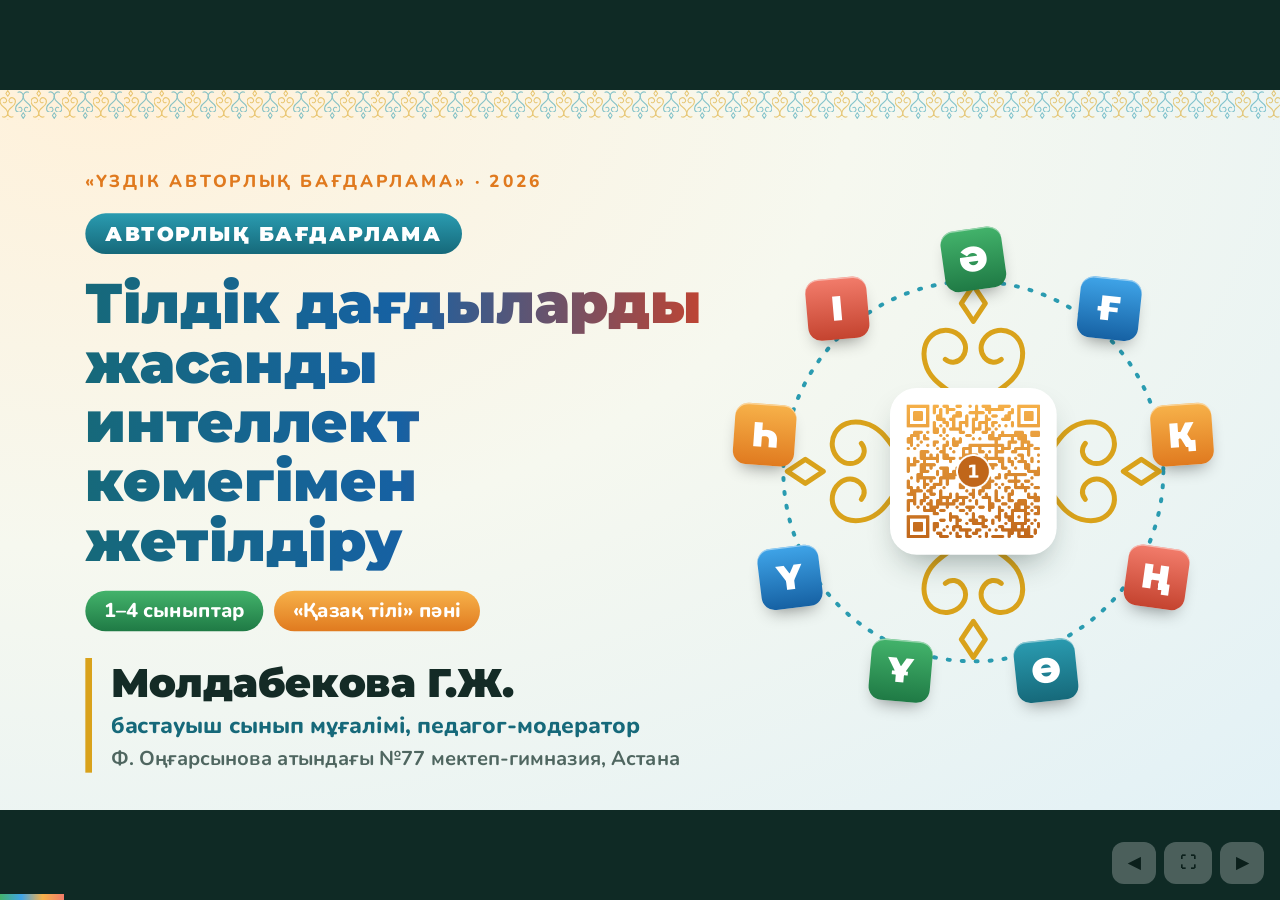
==== commit fb9f2253: "Презентация: қазақ ою-өрнегі, бағдарлама атауы мен автор ірі, 135 алынды Co-Authored-By: Claude Opus" ====
--- a/prezentaciya/index.html
+++ b/prezentaciya/index.html
@@ -51,22 +51,33 @@
 .pbar{height:70px;min-width:290px;border-radius:12px 35px 35px 12px;display:flex;align-items:center;gap:16px;padding:0 22px;transform-origin:left}
 .pbar b{font-family:Montserrat,Arial,sans-serif;font-weight:900;font-size:36px;color:#fff}.pbar span{font-size:24px;font-weight:800;color:#fff;white-space:nowrap}
 section.on .pbar{animation:growx .8s ease both}@keyframes growx{from{transform:scaleX(0)}to{transform:none}}
+
+section::before{content:"";position:absolute;left:0;right:0;top:0;width:auto;height:44px;border-radius:0;background:url(img/band.svg) repeat-x;background-size:auto 44px;opacity:.55;pointer-events:none}
+section::after{content:"";position:absolute;width:380px;height:380px;right:-110px;bottom:-110px;left:auto;top:auto;border-radius:0;background:url(img/rosette.svg) center/contain no-repeat;opacity:.13;pointer-events:none;animation:rot 60s linear infinite}
+#cover::after{display:none}
+@keyframes rot{to{transform:rotate(360deg)}}
+.rosette{animation:rot 80s linear infinite}
+.kcube{position:absolute;width:92px;height:92px;border-radius:20px;color:#fff;font-family:Montserrat,Arial,sans-serif;font-weight:900;font-size:52px;line-height:92px;text-align:center;box-shadow:0 14px 26px -12px rgba(0,0,0,.45),inset 0 2px 0 rgba(255,255,255,.45)}
+section.on .kcube{animation:pop .7s cubic-bezier(.2,.9,.3,1.4) both}
+.chip{color:#fff;font-weight:800;font-size:30px;padding:10px 28px;border-radius:999px}
 </style></head><body><div id="stage">
-<section id="cover" data-transition="push" style="background:radial-gradient(ellipse at 8% 0%, #FFF1DA 0%, #F6F8EF 45%, #E2F1F6 100%);color:#142B26;font-family:Nunito, Arial, sans-serif;padding:128px;display:flex;flex-direction:column;justify-content:center;gap:28px">
-<p style="position:absolute;left:1180px;top:150px;width:130px;height:130px;background:linear-gradient(180deg, #43B36B, #1F7A45);border-radius:26px;box-shadow:0 14px 26px -12px rgba(0,0,0,0.45), inset 0 2px 0 rgba(255,255,255,0.45);color:#FFFFFF;font-family:Montserrat, Arial, sans-serif;font-weight:900;font-size:71px;line-height:130px;text-align:center;transform:rotate(-10deg);opacity:1">С</p><p style="position:absolute;left:1330px;top:190px;width:130px;height:130px;background:linear-gradient(180deg, #3FA4E8, #1661A3);border-radius:26px;box-shadow:0 14px 26px -12px rgba(0,0,0,0.45), inset 0 2px 0 rgba(255,255,255,0.45);color:#FFFFFF;font-family:Montserrat, Arial, sans-serif;font-weight:900;font-size:71px;line-height:130px;text-align:center;transform:rotate(7deg);opacity:1">Ө</p><p style="position:absolute;left:1480px;top:150px;width:130px;height:130px;background:linear-gradient(180deg, #F7B24A, #E07A1F);border-radius:26px;box-shadow:0 14px 26px -12px rgba(0,0,0,0.45), inset 0 2px 0 rgba(255,255,255,0.45);color:#FFFFFF;font-family:Montserrat, Arial, sans-serif;font-weight:900;font-size:71px;line-height:130px;text-align:center;transform:rotate(-5deg);opacity:1">З</p><p style="position:absolute;left:1230px;top:330px;width:90px;height:90px;background:linear-gradient(180deg, #F27C6B, #C4432F);border-radius:18px;box-shadow:0 14px 26px -12px rgba(0,0,0,0.45), inset 0 2px 0 rgba(255,255,255,0.45);color:#FFFFFF;font-family:Montserrat, Arial, sans-serif;font-weight:900;font-size:49px;line-height:90px;text-align:center;transform:rotate(12deg);opacity:0.95">+</p><p style="position:absolute;left:1380px;top:360px;width:120px;height:120px;background:linear-gradient(180deg, #9B8CF5, #6A55D8);border-radius:24px;box-shadow:0 14px 26px -12px rgba(0,0,0,0.45), inset 0 2px 0 rgba(255,255,255,0.45);color:#FFFFFF;font-family:Montserrat, Arial, sans-serif;font-weight:900;font-size:66px;line-height:120px;text-align:center;transform:rotate(-6deg);opacity:1">ЖИ</p>
-<p style="font-size:26px;font-weight:800;letter-spacing:4px;color:#E07A1F">«ҮЗДІК АВТОРЛЫҚ БАҒДАРЛАМА» · 2026</p>
-<h1 style="font-family:Montserrat, Arial, sans-serif;font-size:150px;font-weight:900;line-height:0.98;background:linear-gradient(90deg, #1F7A45, #1661A3 55%, #E07A1F);-webkit-background-clip:text;background-clip:text;-webkit-text-fill-color:transparent;width:1000px">Сөз<br>шеберлері</h1>
-<p style="font-size:42px;font-weight:700;line-height:1.3;width:1000px">Тілдік дағдыларды жасанды интеллект көмегімен жетілдіру</p>
-<div style="display:flex;gap:16px">
-<p style="background:linear-gradient(180deg, #43B36B, #1F7A45);color:#FFFFFF;font-weight:800;font-size:28px;padding:10px 26px;border-radius:999px">1–4 сыныптар</p>
-<p style="background:linear-gradient(180deg, #3FA4E8, #1661A3);color:#FFFFFF;font-weight:800;font-size:28px;padding:10px 26px;border-radius:999px">«Қазақ тілі»</p>
-<p style="background:linear-gradient(180deg, #F7B24A, #E07A1F);color:#FFFFFF;font-weight:800;font-size:28px;padding:10px 26px;border-radius:999px">135 сағат</p></div>
-<p style="font-size:30px;color:#4F6660">Молдабекова Г.Ж. · бастауыш сынып мұғалімі · №77 мектеп-гимназия, Астана · <a target="_blank" href="https://makpalkubantova-arch.github.io/sozsheberleri/">сайтты ашу ▶</a></p>
-<div style="position:absolute;left:1290px;top:560px;width:400px;height:420px;background:linear-gradient(180deg, rgba(255,255,255,0.97), rgba(255,255,255,0.80));border:1px solid rgba(255,255,255,0.95);border-radius:28px;box-shadow:0 22px 44px -22px rgba(20,43,38,0.38), inset 0 1px 0 rgba(255,255,255,0.9);display:flex;flex-direction:column;align-items:center;justify-content:center;gap:10px">
-<img src="img/qr1.png" alt="Сайттың QR-коды" style="width:300px;height:300px;object-fit:contain;border-radius:16px">
-<p style="font-family:Montserrat, Arial, sans-serif;font-size:26px;font-weight:800;color:#142B26">Сайтқа кіріңіз</p></div>
-<aside>[0:00–0:25] Қайырлы таң, құрметті әділқазылар! Сыныпқа кірген сәтте мен жиі мына сөздерді естимін: «короче», «типа», «ок». Бүгін осы сөздердің орнына «қысқасы», «сияқты», «жарайды» деп сөйлейтін балаларды қалай тәрбиелеуге болатыны туралы айтамын. Менің бағдарламам — «Сөз шеберлері». Экрандағы QR-кодты сканерлесеңіздер, сайт телефондарыңызда ашылады.</aside>
-</section>
+<section id="cover" style="background:radial-gradient(ellipse at 8% 0%, #FFF1DA 0%, #F6F8EF 45%, #E2F1F6 100%);color:#142B26;font-family:Nunito,Arial,sans-serif;padding:120px 110px 110px 128px;display:grid;grid-template-columns:1fr 700px;gap:40px;align-items:center">
+<div style="display:flex;flex-direction:column;gap:30px">
+<p class="kick">«Үздік авторлық бағдарлама» · 2026</p>
+<p style="align-self:flex-start;background:linear-gradient(180deg,#2A9BB0,#16697A);color:#fff;font-family:Montserrat,Arial,sans-serif;font-weight:900;font-size:30px;letter-spacing:3px;padding:12px 30px;border-radius:999px">АВТОРЛЫҚ БАҒДАРЛАМА</p>
+<h1 style="font-family:Montserrat,Arial,sans-serif;font-size:84px;font-weight:900;line-height:1.06;background:linear-gradient(90deg,#16697A,#1661A3 50%,#C4432F);-webkit-background-clip:text;background-clip:text;-webkit-text-fill-color:transparent">Тілдік дағдыларды жасанды интеллект көмегімен жетілдіру</h1>
+<div style="display:flex;gap:16px"><p class="chip" style="background:linear-gradient(180deg,#43B36B,#1F7A45)">1–4 сыныптар</p><p class="chip" style="background:linear-gradient(180deg,#F7B24A,#E07A1F)">«Қазақ тілі» пәні</p></div>
+<div style="display:flex;flex-direction:column;gap:6px;border-left:10px solid #D9A21B;padding-left:28px;margin-top:10px">
+<p style="font-family:Montserrat,Arial,sans-serif;font-size:60px;font-weight:900;color:#142B26">Молдабекова Г.Ж.</p>
+<p style="font-size:34px;font-weight:800;color:#16697A">бастауыш сынып мұғалімі, педагог-модератор</p>
+<p style="font-size:30px;font-weight:700;color:#4F6660">Ф. Оңғарсынова атындағы №77 мектеп-гимназия, Астана</p></div>
+</div>
+<div style="position:relative;width:700px;height:700px">
+<img src="img/rosette.svg" alt="" class="rosette" style="position:absolute;left:50px;top:50px;width:600px;height:600px">
+<div style="position:absolute;left:225px;top:225px;width:250px;height:250px;background:#fff;border-radius:40px;box-shadow:0 24px 50px -20px rgba(20,43,38,.45);display:flex;align-items:center;justify-content:center"><img src="img/qr1.png" alt="Сайт QR" style="width:210px;height:210px;border-radius:14px"></div>
+<p class="kcube" style="left:304px;top:-14px;background:linear-gradient(180deg,#43B36B,#1F7A45);transform:rotate(-8deg);animation-delay:0.3s">Ә</p><p class="kcube" style="left:508px;top:60px;background:linear-gradient(180deg,#3FA4E8,#1661A3);transform:rotate(6deg);animation-delay:0.38s">Ғ</p><p class="kcube" style="left:617px;top:249px;background:linear-gradient(180deg,#F7B24A,#E07A1F);transform:rotate(-4deg);animation-delay:0.45999999999999996s">Қ</p><p class="kcube" style="left:579px;top:463px;background:linear-gradient(180deg,#F27C6B,#C4432F);transform:rotate(8deg);animation-delay:0.54s">Ң</p><p class="kcube" style="left:413px;top:603px;background:linear-gradient(180deg,#2A9BB0,#16697A);transform:rotate(-6deg);animation-delay:0.62s">Ө</p><p class="kcube" style="left:195px;top:603px;background:linear-gradient(180deg,#43B36B,#1F7A45);transform:rotate(5deg);animation-delay:0.7s">Ұ</p><p class="kcube" style="left:29px;top:463px;background:linear-gradient(180deg,#3FA4E8,#1661A3);transform:rotate(-7deg);animation-delay:0.78s">Ү</p><p class="kcube" style="left:-9px;top:249px;background:linear-gradient(180deg,#F7B24A,#E07A1F);transform:rotate(4deg);animation-delay:0.8600000000000001s">Һ</p><p class="kcube" style="left:100px;top:60px;background:linear-gradient(180deg,#F27C6B,#C4432F);transform:rotate(-5deg);animation-delay:0.94s">І</p>
+</div>
+<aside>[0:00–0:25] Қайырлы таң, құрметті әділқазылар! Сыныпқа кірген сәтте мен жиі мына сөздерді естимін: «короче», «типа», «ок». Бүгін осы сөздердің орнына «қысқасы», «сияқты», «жарайды» деп сөйлейтін балаларды қалай тәрбиелеуге болатыны туралы айтамын. Менің бағдарламам — «Сөз шеберлері». Экрандағы QR-кодты сканерлесеңіздер, сайт телефондарыңызда ашылады.</aside></section>
 <section id="hook" style="background:radial-gradient(ellipse at 8% 0%, #FFF1DA 0%, #F6F8EF 45%, #E2F1F6 100%);color:#142B26;font-family:Nunito,Arial,sans-serif;padding:128px 128px 168px;display:flex;flex-direction:column;gap:36px">
 <p class="kick">Сыныптағы дауыс</p>
 <div style="display:grid;grid-template-columns:1.25fr 1fr;gap:72px;flex:1;align-items:center">
@@ -74,11 +85,11 @@
 <div class="bubble">«<span style="color:#C4432F">Короче</span>, мен <span style="color:#C4432F">типа</span> білемін, бірақ айта алмаймын…»<i></i></div>
 <p style="font-size:40px;font-weight:700;color:#4F6660">Бала ойлайды. Бірақ ойын жеткізуге <b style="color:#E07A1F">сөзі жетпейді.</b></p></div>
 <div style="display:flex;flex-direction:column;gap:22px"><p style="font-family:Montserrat,Arial,sans-serif;font-weight:900;font-size:30px;color:#1F7A45;letter-spacing:2px">«ТАЗА СӨЙЛЕ» МОДУЛІ</p><div class="pair" style="animation-delay:0.25s"><span class="bad">короче</span><span class="arr" style="color:#43B36B">➜</span><span class="good" style="background:linear-gradient(180deg,#43B36B,#43B36Bcc)">қысқасы</span></div><div class="pair" style="animation-delay:0.6s"><span class="bad">типа</span><span class="arr" style="color:#3FA4E8">➜</span><span class="good" style="background:linear-gradient(180deg,#3FA4E8,#3FA4E8cc)">сияқты</span></div><div class="pair" style="animation-delay:0.95s"><span class="bad">ок</span><span class="arr" style="color:#F2A541">➜</span><span class="good" style="background:linear-gradient(180deg,#F2A541,#F2A541cc)">жарайды</span></div><div class="pair" style="animation-delay:1.2999999999999998s"><span class="bad">давай</span><span class="arr" style="color:#F27C6B">➜</span><span class="good" style="background:linear-gradient(180deg,#F27C6B,#F27C6Bcc)">кеттік</span></div></div>
-</div><p class="ft" style="color:#4F6660"><b>Сөз шеберлері</b> · Молдабекова Г.Ж. · Ф. Оңғарсынова атындағы №77 мектеп-гимназия</p><p class="pn">2</p><aside>[0:25–0:45] Бұл — 3-сынып оқушысының сөзі. Ол біледі, бірақ айта алмайды. Себебі бала кітапты аз оқиды, күнін экранда өткізеді, ал сабақта уақыттың басым бөлігі тестке кетеді.</aside></section>
+</div><p class="ft" style="color:#4F6660"><b>Молдабекова Г.Ж.</b> · «Тілдік дағдыларды жасанды интеллект көмегімен жетілдіру» · 1–4 сыныптар</p><p class="pn">2</p><aside>[0:25–0:45] Бұл — 3-сынып оқушысының сөзі. Ол біледі, бірақ айта алмайды. Себебі бала кітапты аз оқиды, күнін экранда өткізеді, ал сабақта уақыттың басым бөлігі тестке кетеді.</aside></section>
 <section id="aktual" data-transition="push" style="background:radial-gradient(ellipse at 8% 0%, #FFF1DA 0%, #F6F8EF 45%, #E2F1F6 100%);color:#142B26;font-family:Nunito, Arial, sans-serif;padding:128px 128px 168px;display:flex;flex-direction:column;gap:36px">
 
 <p style="font-size:26px;font-weight:800;letter-spacing:4px;color:#E07A1F;text-transform:uppercase">Өзектілігі</p><h2 style="font-family:Montserrat, Arial, sans-serif;font-size:68px;font-weight:900;line-height:1.08;color:#142B26">Үш мәселе — бір сыныпта</h2><div style="display:flex;gap:36px;flex:1"><div style="flex:1;background:linear-gradient(180deg, rgba(255,255,255,0.97), rgba(255,255,255,0.80));border:1px solid rgba(255,255,255,0.95);border-radius:28px;box-shadow:0 22px 44px -22px rgba(20,43,38,0.38), inset 0 1px 0 rgba(255,255,255,0.9);padding:44px;display:flex;flex-direction:column;gap:18px"><p style="width:110px;height:110px;background:linear-gradient(180deg, #43B36B, #1F7A45);border-radius:24px;color:#FFFFFF;font-family:Montserrat, Arial, sans-serif;font-size:52px;font-weight:900;line-height:110px;text-align:center;box-shadow:0 14px 24px -12px rgba(0,0,0,0.4)">01</p><h3 style="font-family:Montserrat, Arial, sans-serif;font-size:44px;font-weight:900;color:#142B26">Жазылым әлсіз</h3><p style="font-size:30px;line-height:1.4;color:#4F6660">Уақыт тестке кетеді — бала байланыстырып жазуға аз жаттығады</p></div><div style="flex:1;background:linear-gradient(180deg, rgba(255,255,255,0.97), rgba(255,255,255,0.80));border:1px solid rgba(255,255,255,0.95);border-radius:28px;box-shadow:0 22px 44px -22px rgba(20,43,38,0.38), inset 0 1px 0 rgba(255,255,255,0.9);padding:44px;display:flex;flex-direction:column;gap:18px"><p style="width:110px;height:110px;background:linear-gradient(180deg, #3FA4E8, #1661A3);border-radius:24px;color:#FFFFFF;font-family:Montserrat, Arial, sans-serif;font-size:52px;font-weight:900;line-height:110px;text-align:center;box-shadow:0 14px 24px -12px rgba(0,0,0,0.4)">02</p><h3 style="font-family:Montserrat, Arial, sans-serif;font-size:44px;font-weight:900;color:#142B26">Сөздік қор тапшы</h3><p style="font-size:30px;line-height:1.4;color:#4F6660">Кітап аз оқылады — ойды жеткізуге сөз жетпейді</p></div><div style="flex:1;background:linear-gradient(180deg, rgba(255,255,255,0.97), rgba(255,255,255,0.80));border:1px solid rgba(255,255,255,0.95);border-radius:28px;box-shadow:0 22px 44px -22px rgba(20,43,38,0.38), inset 0 1px 0 rgba(255,255,255,0.9);padding:44px;display:flex;flex-direction:column;gap:18px"><p style="width:110px;height:110px;background:linear-gradient(180deg, #F27C6B, #C4432F);border-radius:24px;color:#FFFFFF;font-family:Montserrat, Arial, sans-serif;font-size:52px;font-weight:900;line-height:110px;text-align:center;box-shadow:0 14px 24px -12px rgba(0,0,0,0.4)">03</p><h3 style="font-family:Montserrat, Arial, sans-serif;font-size:44px;font-weight:900;color:#142B26">Паразит сөздер</h3><p style="font-size:30px;line-height:1.4;color:#4F6660">«короче», «типа», «ок» — бөгде сөздер сөйлеуді ластайды</p></div></div><p style="font-size:30px;font-weight:700;color:#142B26">Шешім: мұғалім 25 баланы бір мезгілде ести алмайды — <span style="color:#E07A1F">ЖИ жедел кері байланыс береді.</span></p>
-<p style="position:absolute;left:128px;bottom:56px;width:1300px;font-size:24px;color:#4F6660"><b>Сөз шеберлері</b> · Молдабекова Г.Ж. · Ф. Оңғарсынова атындағы №77 мектеп-гимназия</p><p style="position:absolute;right:128px;bottom:48px;width:96px;height:44px;background:linear-gradient(180deg, #F7B24A, #E07A1F);border-radius:22px;color:#FFFFFF;font-family:Montserrat, Arial, sans-serif;font-weight:900;font-size:24px;line-height:44px;text-align:center">3</p>
+<p style="position:absolute;left:128px;bottom:56px;width:1300px;font-size:24px;color:#4F6660"><b>Молдабекова Г.Ж.</b> · «Тілдік дағдыларды жасанды интеллект көмегімен жетілдіру» · 1–4 сыныптар</p><p style="position:absolute;right:128px;bottom:48px;width:96px;height:44px;background:linear-gradient(180deg, #F7B24A, #E07A1F);border-radius:22px;color:#FFFFFF;font-family:Montserrat, Arial, sans-serif;font-weight:900;font-size:24px;line-height:44px;text-align:center">3</p>
 <aside>[0:45–1:15] Өзектілігі: сыныпта үш мәселе бар. Бірінші — жазылым әлсіз. Екінші — сөздік қор тапшы. Үшінші — паразит сөздер. Мұғалім сыныптағы 25 баланың жазғанын сол сәтте тексеріп үлгермейді. Ал жасанды интеллект жедел кері байланыс бере алады — бұл қазіргі ЖИ-ді дамыту жөніндегі мемлекеттік бағытқа да сай.</aside>
 </section>
 <section id="goal" data-transition="push" style="background:radial-gradient(ellipse at 8% 0%, #FFF1DA 0%, #F6F8EF 45%, #E2F1F6 100%);color:#142B26;font-family:Nunito, Arial, sans-serif;padding:128px 128px 168px;display:flex;flex-direction:column;gap:36px">
@@ -86,7 +97,7 @@
 <p style="font-size:26px;font-weight:800;letter-spacing:4px;color:#E07A1F;text-transform:uppercase">Мақсаты мен міндеттері</p>
 <div style="background:linear-gradient(180deg, #24544A, #163A33);border-radius:28px;padding:44px 52px;box-shadow:0 22px 44px -22px rgba(20,43,38,0.6)"><p style="font-size:24px;font-weight:800;letter-spacing:4px;color:#F7B24A">МАҚСАТЫ</p><p style="font-family:Montserrat, Arial, sans-serif;font-size:40px;font-weight:800;line-height:1.3;color:#FFFFFF">Оқушылардың тыңдалым, оқылым, айтылым, жазылым дағдыларын ЖИ мен интерактивті орта арқылы кешенді дамыту, сөздік қорын байыту, таза сөйлеу мәдениетін қалыптастыру</p></div>
 <div style="display:grid;grid-template-columns:repeat(5,1fr);gap:22px"><div style="background:linear-gradient(180deg, rgba(255,255,255,0.97), rgba(255,255,255,0.80));border:1px solid rgba(255,255,255,0.95);border-radius:28px;box-shadow:0 22px 44px -22px rgba(20,43,38,0.38), inset 0 1px 0 rgba(255,255,255,0.9);padding:28px;display:flex;flex-direction:column;gap:12px;border-top:10px solid #43B36B"><h3 style="font-family:Montserrat, Arial, sans-serif;font-size:32px;font-weight:900;color:#1F7A45">Білімділік</h3><p style="font-size:26px;line-height:1.35;color:#142B26">тілдік ұғымдарды көрнекі модель мен ЖИ арқылы саналы меңгерту</p></div><div style="background:linear-gradient(180deg, rgba(255,255,255,0.97), rgba(255,255,255,0.80));border:1px solid rgba(255,255,255,0.95);border-radius:28px;box-shadow:0 22px 44px -22px rgba(20,43,38,0.38), inset 0 1px 0 rgba(255,255,255,0.9);padding:28px;display:flex;flex-direction:column;gap:12px;border-top:10px solid #3FA4E8"><h3 style="font-family:Montserrat, Arial, sans-serif;font-size:32px;font-weight:900;color:#1661A3">Дамытушылық</h3><p style="font-size:26px;line-height:1.35;color:#142B26">4 дағдыны, сыни және шығармашылық ойлауды дамыту</p></div><div style="background:linear-gradient(180deg, rgba(255,255,255,0.97), rgba(255,255,255,0.80));border:1px solid rgba(255,255,255,0.95);border-radius:28px;box-shadow:0 22px 44px -22px rgba(20,43,38,0.38), inset 0 1px 0 rgba(255,255,255,0.9);padding:28px;display:flex;flex-direction:column;gap:12px;border-top:10px solid #F7B24A"><h3 style="font-family:Montserrat, Arial, sans-serif;font-size:32px;font-weight:900;color:#E07A1F">Тәрбиелік</h3><p style="font-size:26px;line-height:1.35;color:#142B26">ана тіліне құрмет, таза сөйлеу мәдениеті</p></div><div style="background:linear-gradient(180deg, rgba(255,255,255,0.97), rgba(255,255,255,0.80));border:1px solid rgba(255,255,255,0.95);border-radius:28px;box-shadow:0 22px 44px -22px rgba(20,43,38,0.38), inset 0 1px 0 rgba(255,255,255,0.9);padding:28px;display:flex;flex-direction:column;gap:12px;border-top:10px solid #9B8CF5"><h3 style="font-family:Montserrat, Arial, sans-serif;font-size:32px;font-weight:900;color:#6A55D8">Цифрлық</h3><p style="font-size:26px;line-height:1.35;color:#142B26">ЖИ-ді қауіпсіз, әдепті, мақсатты қолдану</p></div><div style="background:linear-gradient(180deg, rgba(255,255,255,0.97), rgba(255,255,255,0.80));border:1px solid rgba(255,255,255,0.95);border-radius:28px;box-shadow:0 22px 44px -22px rgba(20,43,38,0.38), inset 0 1px 0 rgba(255,255,255,0.9);padding:28px;display:flex;flex-direction:column;gap:12px;border-top:10px solid #F27C6B"><h3 style="font-family:Montserrat, Arial, sans-serif;font-size:32px;font-weight:900;color:#C4432F">Әдістемелік</h3><p style="font-size:26px;line-height:1.35;color:#142B26">мұғалімге дайын сабақ үлгісі мен сайт ұсыну</p></div></div>
-<p style="position:absolute;left:128px;bottom:56px;width:1300px;font-size:24px;color:#4F6660"><b>Сөз шеберлері</b> · Молдабекова Г.Ж. · Ф. Оңғарсынова атындағы №77 мектеп-гимназия</p><p style="position:absolute;right:128px;bottom:48px;width:96px;height:44px;background:linear-gradient(180deg, #F7B24A, #E07A1F);border-radius:22px;color:#FFFFFF;font-family:Montserrat, Arial, sans-serif;font-weight:900;font-size:24px;line-height:44px;text-align:center">4</p>
+<p style="position:absolute;left:128px;bottom:56px;width:1300px;font-size:24px;color:#4F6660"><b>Молдабекова Г.Ж.</b> · «Тілдік дағдыларды жасанды интеллект көмегімен жетілдіру» · 1–4 сыныптар</p><p style="position:absolute;right:128px;bottom:48px;width:96px;height:44px;background:linear-gradient(180deg, #F7B24A, #E07A1F);border-radius:22px;color:#FFFFFF;font-family:Montserrat, Arial, sans-serif;font-weight:900;font-size:24px;line-height:44px;text-align:center">4</p>
 <aside>[1:15–1:40] Мақсатым — оқушылардың тыңдалым, оқылым, айтылым және жазылым дағдыларын жасанды интеллект пен интерактивті орта арқылы кешенді дамыту, сөздік қорын байыту және таза сөйлеу мәдениетін қалыптастыру. Міндеттер бесеу: білімділік, дамытушылық, тәрбиелік, цифрлық және әдістемелік.</aside>
 </section>
 <section id="idea" style="background:radial-gradient(ellipse at 15% 10%, #24544A 0%, #163A33 55%, #0F2A25 100%);color:#F2F7F4;font-family:Nunito,Arial,sans-serif;padding:110px 128px 168px;display:flex;flex-direction:column;gap:20px">
@@ -98,17 +109,17 @@
 <div class="role"><span>ЖИ</span><b>көмекші</b></div>
 <div class="role"><span>Мұғалім</span><b>бағыттаушы</b></div>
 <div class="role hot"><span>Оқушы</span><b>автор</b></div>
-</div></div><p class="ft" style="color:#4F6660"><b>Сөз шеберлері</b> · Молдабекова Г.Ж. · Ф. Оңғарсынова атындағы №77 мектеп-гимназия</p><p class="pn">5</p><aside>[1:40–2:00] Мега идея бір формулада: төрт дағды, плюс жасанды интеллект, плюс оқулықтағы оқу мақсаты — тең сөз шебері. Рөлдер нақты: ЖИ — көмекші, мұғалім — бағыттаушы, оқушы — автор. Ахмет Байтұрсынұлы «Тіл — құрал» деген. Бүгін бұл құрал цифрлық әлемге де жетуі керек.</aside></section>
+</div></div><p class="ft" style="color:#4F6660"><b>Молдабекова Г.Ж.</b> · «Тілдік дағдыларды жасанды интеллект көмегімен жетілдіру» · 1–4 сыныптар</p><p class="pn">5</p><aside>[1:40–2:00] Мега идея бір формулада: төрт дағды, плюс жасанды интеллект, плюс оқулықтағы оқу мақсаты — тең сөз шебері. Рөлдер нақты: ЖИ — көмекші, мұғалім — бағыттаушы, оқушы — автор. Ахмет Байтұрсынұлы «Тіл — құрал» деген. Бүгін бұл құрал цифрлық әлемге де жетуі керек.</aside></section>
 <section id="helpers" data-transition="push" style="background:radial-gradient(ellipse at 8% 0%, #FFF1DA 0%, #F6F8EF 45%, #E2F1F6 100%);color:#142B26;font-family:Nunito, Arial, sans-serif;padding:128px 128px 168px;display:flex;flex-direction:column;gap:36px">
 
 <p style="font-size:26px;font-weight:800;letter-spacing:4px;color:#E07A1F;text-transform:uppercase">Жаңашылдығы</p><h2 style="font-family:Montserrat, Arial, sans-serif;font-size:68px;font-weight:900;line-height:1.08;color:#142B26">4 дағды — 4 ЖИ көмекші</h2><div style="display:flex;gap:26px;flex:1"><div style="flex:1;background:linear-gradient(180deg, rgba(255,255,255,0.97), rgba(255,255,255,0.80));border:1px solid rgba(255,255,255,0.95);border-radius:28px;box-shadow:0 22px 44px -22px rgba(20,43,38,0.38), inset 0 1px 0 rgba(255,255,255,0.9);padding:20px;display:flex;flex-direction:column;gap:12px"><img src="img/s03.jpg" alt="Тыңдалым" style="width:100%;height:230px;object-fit:cover;border-radius:18px"><p style="align-self:start;background:linear-gradient(180deg, #43B36B, #1F7A45);color:#FFFFFF;font-weight:800;font-size:24px;padding:6px 18px;border-radius:999px">Тыңдалым</p><h3 style="font-family:Montserrat, Arial, sans-serif;font-size:34px;font-weight:900;color:#142B26">ЖИ дауысы</h3><p style="font-size:26px;color:#4F6660">Мәтінді табиғи дауыспен оқиды</p></div><div style="flex:1;background:linear-gradient(180deg, rgba(255,255,255,0.97), rgba(255,255,255,0.80));border:1px solid rgba(255,255,255,0.95);border-radius:28px;box-shadow:0 22px 44px -22px rgba(20,43,38,0.38), inset 0 1px 0 rgba(255,255,255,0.9);padding:20px;display:flex;flex-direction:column;gap:12px"><img src="img/s04.jpg" alt="Оқылым" style="width:100%;height:230px;object-fit:cover;border-radius:18px"><p style="align-self:start;background:linear-gradient(180deg, #3FA4E8, #1661A3);color:#FFFFFF;font-weight:800;font-size:24px;padding:6px 18px;border-radius:999px">Оқылым</p><h3 style="font-family:Montserrat, Arial, sans-serif;font-size:34px;font-weight:900;color:#142B26">«Ақылды көмекші»</h3><p style="font-size:26px;color:#4F6660">Сөз құрамын түспен ашады</p></div><div style="flex:1;background:linear-gradient(180deg, rgba(255,255,255,0.97), rgba(255,255,255,0.80));border:1px solid rgba(255,255,255,0.95);border-radius:28px;box-shadow:0 22px 44px -22px rgba(20,43,38,0.38), inset 0 1px 0 rgba(255,255,255,0.9);padding:20px;display:flex;flex-direction:column;gap:12px"><img src="img/s06.jpg" alt="Айтылым" style="width:100%;height:230px;object-fit:cover;border-radius:18px"><p style="align-self:start;background:linear-gradient(180deg, #F7B24A, #E07A1F);color:#FFFFFF;font-weight:800;font-size:24px;padding:6px 18px;border-radius:999px">Айтылым</p><h3 style="font-family:Montserrat, Arial, sans-serif;font-size:34px;font-weight:900;color:#142B26">Сөйлеуді тану</h3><p style="font-size:26px;color:#4F6660">Айтылған сөзді тексереді</p></div><div style="flex:1;background:linear-gradient(180deg, rgba(255,255,255,0.97), rgba(255,255,255,0.80));border:1px solid rgba(255,255,255,0.95);border-radius:28px;box-shadow:0 22px 44px -22px rgba(20,43,38,0.38), inset 0 1px 0 rgba(255,255,255,0.9);padding:20px;display:flex;flex-direction:column;gap:12px"><img src="img/s10.jpg" alt="Жазылым" style="width:100%;height:230px;object-fit:cover;border-radius:18px"><p style="align-self:start;background:linear-gradient(180deg, #F27C6B, #C4432F);color:#FFFFFF;font-weight:800;font-size:24px;padding:6px 18px;border-radius:999px">Жазылым</p><h3 style="font-family:Montserrat, Arial, sans-serif;font-size:34px;font-weight:900;color:#142B26">«ЖИ редактор»</h3><p style="font-size:26px;color:#4F6660">Қатені, бөгде сөзді табады</p></div></div>
-<p style="position:absolute;left:128px;bottom:56px;width:1300px;font-size:24px;color:#4F6660"><b>Сөз шеберлері</b> · Молдабекова Г.Ж. · Ф. Оңғарсынова атындағы №77 мектеп-гимназия</p><p style="position:absolute;right:128px;bottom:48px;width:96px;height:44px;background:linear-gradient(180deg, #F7B24A, #E07A1F);border-radius:22px;color:#FFFFFF;font-family:Montserrat, Arial, sans-serif;font-weight:900;font-size:24px;line-height:44px;text-align:center">6</p>
+<p style="position:absolute;left:128px;bottom:56px;width:1300px;font-size:24px;color:#4F6660"><b>Молдабекова Г.Ж.</b> · «Тілдік дағдыларды жасанды интеллект көмегімен жетілдіру» · 1–4 сыныптар</p><p style="position:absolute;right:128px;bottom:48px;width:96px;height:44px;background:linear-gradient(180deg, #F7B24A, #E07A1F);border-radius:22px;color:#FFFFFF;font-family:Montserrat, Arial, sans-serif;font-weight:900;font-size:24px;line-height:44px;text-align:center">6</p>
 <aside>[2:00–2:35] Жаңашылдығы: әр дағдыға өз ЖИ көмекшісі бар. Тыңдалымда — ЖИ дауысы мәтінді табиғи интонациямен оқиды. Оқылымда — «Ақылды көмекші» сөздің түбірі мен қосымшасын түспен көрсетеді. Айтылымда — сөйлеуді тану жүйесі баланың айтқанын тексереді. Жазылымда — «ЖИ редактор» қатені, бөгде сөзді тауып, сөздік қорды есептейді. Ең маңыздысы: бала алдымен өзі ойлайды, сосын ЖИ-мен тексереді.</aside>
 </section>
 <section id="principles" data-transition="push" style="background:radial-gradient(ellipse at 8% 0%, #FFF1DA 0%, #F6F8EF 45%, #E2F1F6 100%);color:#142B26;font-family:Nunito, Arial, sans-serif;padding:128px 128px 168px;display:flex;flex-direction:column;gap:36px">
 
 <p style="font-size:26px;font-weight:800;letter-spacing:4px;color:#E07A1F;text-transform:uppercase">Ерекшеліктері</p><h2 style="font-family:Montserrat, Arial, sans-serif;font-size:68px;font-weight:900;line-height:1.08;color:#142B26">«СӨЗ ШЕБЕРІ» — 9 қағида</h2><div style="flex:1;display:flex;justify-content:space-between;align-items:center"><div style="display:flex;flex-direction:column;align-items:center;gap:18px"><p style="width:150px;height:150px;background:linear-gradient(180deg, #43B36B, #1F7A45);border-radius:30px;color:#FFFFFF;font-family:Montserrat, Arial, sans-serif;font-size:86px;font-weight:900;line-height:150px;text-align:center;box-shadow:0 18px 30px -14px rgba(0,0,0,0.45), inset 0 3px 0 rgba(255,255,255,0.45);transform:rotate(-5deg)">С</p><p style="font-size:21px;font-weight:800;text-align:center;color:#142B26;width:168px">Саралау</p></div><div style="display:flex;flex-direction:column;align-items:center;gap:18px"><p style="width:150px;height:150px;background:linear-gradient(180deg, #3FA4E8, #1661A3);border-radius:30px;color:#FFFFFF;font-family:Montserrat, Arial, sans-serif;font-size:86px;font-weight:900;line-height:150px;text-align:center;box-shadow:0 18px 30px -14px rgba(0,0,0,0.45), inset 0 3px 0 rgba(255,255,255,0.45);transform:rotate(4deg)">Ө</p><p style="font-size:21px;font-weight:800;text-align:center;color:#142B26;width:168px">Өзара бағалау</p></div><div style="display:flex;flex-direction:column;align-items:center;gap:18px"><p style="width:150px;height:150px;background:linear-gradient(180deg, #F7B24A, #E07A1F);border-radius:30px;color:#FFFFFF;font-family:Montserrat, Arial, sans-serif;font-size:86px;font-weight:900;line-height:150px;text-align:center;box-shadow:0 18px 30px -14px rgba(0,0,0,0.45), inset 0 3px 0 rgba(255,255,255,0.45);transform:rotate(-3deg)">З</p><p style="font-size:21px;font-weight:800;text-align:center;color:#142B26;width:168px">Зерттеу</p></div><div style="display:flex;flex-direction:column;align-items:center;gap:18px"><p style="width:150px;height:150px;background:linear-gradient(180deg, #F27C6B, #C4432F);border-radius:30px;color:#FFFFFF;font-family:Montserrat, Arial, sans-serif;font-size:86px;font-weight:900;line-height:150px;text-align:center;box-shadow:0 18px 30px -14px rgba(0,0,0,0.45), inset 0 3px 0 rgba(255,255,255,0.45);transform:rotate(5deg)">Ш</p><p style="font-size:21px;font-weight:800;text-align:center;color:#142B26;width:168px">Шығармашылық</p></div><div style="display:flex;flex-direction:column;align-items:center;gap:18px"><p style="width:150px;height:150px;background:linear-gradient(180deg, #9B8CF5, #6A55D8);border-radius:30px;color:#FFFFFF;font-family:Montserrat, Arial, sans-serif;font-size:86px;font-weight:900;line-height:150px;text-align:center;box-shadow:0 18px 30px -14px rgba(0,0,0,0.45), inset 0 3px 0 rgba(255,255,255,0.45);transform:rotate(-4deg)">Е</p><p style="font-size:21px;font-weight:800;text-align:center;color:#142B26;width:168px">Ереже — 3D</p></div><div style="display:flex;flex-direction:column;align-items:center;gap:18px"><p style="width:150px;height:150px;background:linear-gradient(180deg, #43B36B, #1F7A45);border-radius:30px;color:#FFFFFF;font-family:Montserrat, Arial, sans-serif;font-size:86px;font-weight:900;line-height:150px;text-align:center;box-shadow:0 18px 30px -14px rgba(0,0,0,0.45), inset 0 3px 0 rgba(255,255,255,0.45);transform:rotate(3deg)">Б</p><p style="font-size:21px;font-weight:800;text-align:center;color:#142B26;width:168px">Бейнелілік</p></div><div style="display:flex;flex-direction:column;align-items:center;gap:18px"><p style="width:150px;height:150px;background:linear-gradient(180deg, #3FA4E8, #1661A3);border-radius:30px;color:#FFFFFF;font-family:Montserrat, Arial, sans-serif;font-size:86px;font-weight:900;line-height:150px;text-align:center;box-shadow:0 18px 30px -14px rgba(0,0,0,0.45), inset 0 3px 0 rgba(255,255,255,0.45);transform:rotate(-5deg)">Е</p><p style="font-size:21px;font-weight:800;text-align:center;color:#142B26;width:168px">Е-портфолио</p></div><div style="display:flex;flex-direction:column;align-items:center;gap:18px"><p style="width:150px;height:150px;background:linear-gradient(180deg, #F7B24A, #E07A1F);border-radius:30px;color:#FFFFFF;font-family:Montserrat, Arial, sans-serif;font-size:86px;font-weight:900;line-height:150px;text-align:center;box-shadow:0 18px 30px -14px rgba(0,0,0,0.45), inset 0 3px 0 rgba(255,255,255,0.45);transform:rotate(4deg)">Р</p><p style="font-size:21px;font-weight:800;text-align:center;color:#142B26;width:168px">Рефлексия</p></div><div style="display:flex;flex-direction:column;align-items:center;gap:18px"><p style="width:150px;height:150px;background:linear-gradient(180deg, #F27C6B, #C4432F);border-radius:30px;color:#FFFFFF;font-family:Montserrat, Arial, sans-serif;font-size:86px;font-weight:900;line-height:150px;text-align:center;box-shadow:0 18px 30px -14px rgba(0,0,0,0.45), inset 0 3px 0 rgba(255,255,255,0.45);transform:rotate(-3deg)">І</p><p style="font-size:21px;font-weight:800;text-align:center;color:#142B26;width:168px">Инклюзия</p></div></div><p style="font-size:30px;font-weight:700;color:#4F6660">Телефонсыз да жұмыс істейді: топтар жауабын интерактивті тақтадағы өз панелінен береді.</p>
-<p style="position:absolute;left:128px;bottom:56px;width:1300px;font-size:24px;color:#4F6660"><b>Сөз шеберлері</b> · Молдабекова Г.Ж. · Ф. Оңғарсынова атындағы №77 мектеп-гимназия</p><p style="position:absolute;right:128px;bottom:48px;width:96px;height:44px;background:linear-gradient(180deg, #F7B24A, #E07A1F);border-radius:22px;color:#FFFFFF;font-family:Montserrat, Arial, sans-serif;font-weight:900;font-size:24px;line-height:44px;text-align:center">7</p>
+<p style="position:absolute;left:128px;bottom:56px;width:1300px;font-size:24px;color:#4F6660"><b>Молдабекова Г.Ж.</b> · «Тілдік дағдыларды жасанды интеллект көмегімен жетілдіру» · 1–4 сыныптар</p><p style="position:absolute;right:128px;bottom:48px;width:96px;height:44px;background:linear-gradient(180deg, #F7B24A, #E07A1F);border-radius:22px;color:#FFFFFF;font-family:Montserrat, Arial, sans-serif;font-weight:900;font-size:24px;line-height:44px;text-align:center">7</p>
 <aside>[2:35–2:55] Бағдарламаның ерекшеліктері «СӨЗ ШЕБЕРІ» сөзінің әріптерінде: саралау, өзара бағалау, зерттеу, шығармашылық, 3D ереже, бейнелілік, электрондық портфолио, рефлексия, инклюзия. Әрі бағдарлама телефонсыз да жұмыс істейді — бұл ауыл мектептеріне де қолжетімді.</aside>
 </section>
 <section id="normative" data-transition="push" style="background:radial-gradient(ellipse at 8% 0%, #FFF1DA 0%, #F6F8EF 45%, #E2F1F6 100%);color:#142B26;font-family:Nunito, Arial, sans-serif;padding:128px 128px 168px;display:flex;flex-direction:column;gap:36px">
@@ -117,7 +128,7 @@
 <div style="display:grid;grid-template-columns:1fr 1fr;gap:36px;flex:1">
 <div style="background:linear-gradient(180deg, rgba(255,255,255,0.97), rgba(255,255,255,0.80));border:1px solid rgba(255,255,255,0.95);border-radius:28px;box-shadow:0 22px 44px -22px rgba(20,43,38,0.38), inset 0 1px 0 rgba(255,255,255,0.9);padding:36px 40px;display:flex;flex-direction:column"><h3 style="font-family:Montserrat, Arial, sans-serif;font-size:32px;font-weight:900;color:#1F7A45">Нормативтік құжаттар</h3><p style="font-size:27px;font-weight:700;color:#142B26;padding:10px 0;border-bottom:1px solid rgba(20,43,38,0.12)">✓ «Білім туралы» ҚР Заңы</p><p style="font-size:27px;font-weight:700;color:#142B26;padding:10px 0;border-bottom:1px solid rgba(20,43,38,0.12)">✓ «Педагог мәртебесі туралы» ҚР Заңы</p><p style="font-size:27px;font-weight:700;color:#142B26;padding:10px 0;border-bottom:1px solid rgba(20,43,38,0.12)">✓ МЖМБС — №348 бұйрық (2022)</p><p style="font-size:27px;font-weight:700;color:#142B26;padding:10px 0;border-bottom:1px solid rgba(20,43,38,0.12)">✓ Үлгілік оқу бағдарламасы — №399 (2022)</p><p style="font-size:27px;font-weight:700;color:#142B26;padding:10px 0;border-bottom:1px solid rgba(20,43,38,0.12)">✓ ҚМЖ нысаны — №130 бұйрық</p><p style="font-size:27px;font-weight:700;color:#142B26;padding:10px 0;border-bottom:1px solid rgba(20,43,38,0.12)">✓ Критериалды бағалау — №125 бұйрық</p><p style="font-size:27px;font-weight:700;color:#142B26;padding:10px 0;border-bottom:1px solid rgba(20,43,38,0.12)">✓ ЮНЕСКО: білім берудегі ЖИ (2023)</p></div>
 <div style="background:linear-gradient(180deg, rgba(255,255,255,0.97), rgba(255,255,255,0.80));border:1px solid rgba(255,255,255,0.95);border-radius:28px;box-shadow:0 22px 44px -22px rgba(20,43,38,0.38), inset 0 1px 0 rgba(255,255,255,0.9);padding:36px 40px;display:flex;flex-direction:column;gap:16px"><h3 style="font-family:Montserrat, Arial, sans-serif;font-size:32px;font-weight:900;color:#1661A3">Бағдарлама бөлімдері</h3><div style="display:flex;align-items:center;gap:16px"><p style="width:56px;height:56px;background:linear-gradient(180deg, #3FA4E8, #1661A3);border-radius:14px;color:#FFFFFF;font-family:Montserrat, Arial, sans-serif;font-weight:900;font-size:28px;line-height:56px;text-align:center">1</p><p style="font-size:28px;font-weight:700;color:#142B26">Түсіндірме жазба</p></div><div style="display:flex;align-items:center;gap:16px"><p style="width:56px;height:56px;background:linear-gradient(180deg, #F7B24A, #E07A1F);border-radius:14px;color:#FFFFFF;font-family:Montserrat, Arial, sans-serif;font-weight:900;font-size:28px;line-height:56px;text-align:center">2</p><p style="font-size:28px;font-weight:700;color:#142B26">Нормативтік бөлім</p></div><div style="display:flex;align-items:center;gap:16px"><p style="width:56px;height:56px;background:linear-gradient(180deg, #F27C6B, #C4432F);border-radius:14px;color:#FFFFFF;font-family:Montserrat, Arial, sans-serif;font-weight:900;font-size:28px;line-height:56px;text-align:center">3</p><p style="font-size:28px;font-weight:700;color:#142B26">Оқу-тақырыптық жоспар</p></div><div style="display:flex;align-items:center;gap:16px"><p style="width:56px;height:56px;background:linear-gradient(180deg, #9B8CF5, #6A55D8);border-radius:14px;color:#FFFFFF;font-family:Montserrat, Arial, sans-serif;font-weight:900;font-size:28px;line-height:56px;text-align:center">4</p><p style="font-size:28px;font-weight:700;color:#142B26">Ақпараттық-мазмұндық бөлім</p></div><div style="display:flex;align-items:center;gap:16px"><p style="width:56px;height:56px;background:linear-gradient(180deg, #43B36B, #1F7A45);border-radius:14px;color:#FFFFFF;font-family:Montserrat, Arial, sans-serif;font-weight:900;font-size:28px;line-height:56px;text-align:center">5</p><p style="font-size:28px;font-weight:700;color:#142B26">Мұғалімдерге: әдістеме</p></div><div style="display:flex;align-items:center;gap:16px"><p style="width:56px;height:56px;background:linear-gradient(180deg, #3FA4E8, #1661A3);border-radius:14px;color:#FFFFFF;font-family:Montserrat, Arial, sans-serif;font-weight:900;font-size:28px;line-height:56px;text-align:center">6</p><p style="font-size:28px;font-weight:700;color:#142B26">Оқушыларға арналған бөлім</p></div><div style="display:flex;align-items:center;gap:16px"><p style="width:56px;height:56px;background:linear-gradient(180deg, #F7B24A, #E07A1F);border-radius:14px;color:#FFFFFF;font-family:Montserrat, Arial, sans-serif;font-weight:900;font-size:28px;line-height:56px;text-align:center">7</p><p style="font-size:28px;font-weight:700;color:#142B26">Бағалау және мониторинг</p></div><div style="display:flex;align-items:center;gap:16px"><p style="width:56px;height:56px;background:linear-gradient(180deg, #F27C6B, #C4432F);border-radius:14px;color:#FFFFFF;font-family:Montserrat, Arial, sans-serif;font-weight:900;font-size:28px;line-height:56px;text-align:center">8</p><p style="font-size:28px;font-weight:700;color:#142B26">Апробация, әдебиеттер</p></div></div></div>
-<p style="position:absolute;left:128px;bottom:56px;width:1300px;font-size:24px;color:#4F6660"><b>Сөз шеберлері</b> · Молдабекова Г.Ж. · Ф. Оңғарсынова атындағы №77 мектеп-гимназия</p><p style="position:absolute;right:128px;bottom:48px;width:96px;height:44px;background:linear-gradient(180deg, #F7B24A, #E07A1F);border-radius:22px;color:#FFFFFF;font-family:Montserrat, Arial, sans-serif;font-weight:900;font-size:24px;line-height:44px;text-align:center">8</p>
+<p style="position:absolute;left:128px;bottom:56px;width:1300px;font-size:24px;color:#4F6660"><b>Молдабекова Г.Ж.</b> · «Тілдік дағдыларды жасанды интеллект көмегімен жетілдіру» · 1–4 сыныптар</p><p style="position:absolute;right:128px;bottom:48px;width:96px;height:44px;background:linear-gradient(180deg, #F7B24A, #E07A1F);border-radius:22px;color:#FFFFFF;font-family:Montserrat, Arial, sans-serif;font-weight:900;font-size:24px;line-height:44px;text-align:center">8</p>
 <aside>[2:55–3:15] Бағдарлама «Білім туралы» заңға, мемлекеттік стандартқа, №399 үлгілік оқу бағдарламасына, №130 және №125 бұйрықтарға сүйенеді. Құрылымы ереже талабына толық сай: түсіндірме жазба, нормативтік бөлім, оқу-тақырыптық жоспар, ақпараттық-мазмұндық бөлім, мұғалімге және оқушыға арналған бөлімдер, бағалау, апробация. Үш рецензиясы бар.</aside>
 </section>
 <section id="plan" style="background:radial-gradient(ellipse at 8% 0%, #FFF1DA 0%, #F6F8EF 45%, #E2F1F6 100%);color:#142B26;font-family:Nunito,Arial,sans-serif;padding:128px 128px 168px;display:flex;flex-direction:column;gap:30px">
@@ -127,12 +138,12 @@
 <div style="display:flex;flex-direction:column;align-items:center;gap:18px" class="glass">
 <div style="position:relative;width:300px;height:300px"><svg viewBox="0 0 300 300" width="300" height="300"><circle cx="150" cy="150" r="120" fill="none" stroke="#E3ECE7" stroke-width="40"/>
 <circle class="dn" cx="150" cy="150" r="120" fill="none" stroke="#1F7A45" stroke-width="40" stroke-linecap="round" stroke-dasharray="535.3 754.0" transform="rotate(-90 150 150)"/></svg><div style="position:absolute;inset:0;display:flex;flex-direction:column;align-items:center;justify-content:center"><b style="font-family:Montserrat,Arial,sans-serif;font-size:72px;font-weight:900;color:#1F7A45">71%</b><span style="font-size:24px;font-weight:800;color:#4F6660">практика</span></div></div>
-<p style="font-size:28px;font-weight:800;text-align:center">Барлығы <b style="color:#E07A1F;font-size:44px;font-family:Montserrat">135</b> сағат<br><span style="color:#4F6660;font-size:24px">теория 39 · практика 96</span></p></div>
-</div><p class="ft" style="color:#4F6660"><b>Сөз шеберлері</b> · Молдабекова Г.Ж. · Ф. Оңғарсынова атындағы №77 мектеп-гимназия</p><p class="pn">9</p><aside>[3:15–3:35] Оқу-тақырыптық жоспар спираль бойынша өседі: 1-сыныпта дыбыстан сөзге, 2-сыныпта сөйлем мен мәтінге, 3-сыныпта сөз құрамы мен сөз таптарына, 4-сыныпта жалғаулар мен шығармаға. 1-сыныпта 33 сағат, қалғандарында 34 сағаттан, барлығы 135 сағат, оның 71 пайызы — практика.</aside></section>
+<p style="font-size:28px;font-weight:800;text-align:center">1-сынып — 33 сағат<br>2–4 сыныптар — 34 сағаттан<br><span style="color:#4F6660;font-size:24px">теория 39 · практика 96</span></p></div>
+</div><p class="ft" style="color:#4F6660"><b>Молдабекова Г.Ж.</b> · «Тілдік дағдыларды жасанды интеллект көмегімен жетілдіру» · 1–4 сыныптар</p><p class="pn">9</p><aside>[3:15–3:35] Оқу-тақырыптық жоспар спираль бойынша өседі: 1-сыныпта дыбыстан сөзге, 2-сыныпта сөйлем мен мәтінге, 3-сыныпта сөз құрамы мен сөз таптарына, 4-сыныпта жалғаулар мен шығармаға. 1-сыныпта 33 сағат, қалғандарында 34 сағаттан, оның 71 пайызы — практика.</aside></section>
 <section id="science" data-transition="push" style="background:radial-gradient(ellipse at 8% 0%, #FFF1DA 0%, #F6F8EF 45%, #E2F1F6 100%);color:#142B26;font-family:Nunito, Arial, sans-serif;padding:128px 128px 168px;display:flex;flex-direction:column;gap:36px">
 
 <p style="font-size:26px;font-weight:800;letter-spacing:4px;color:#E07A1F;text-transform:uppercase">Педагогикалық негізділігі</p><h2 style="font-family:Montserrat, Arial, sans-serif;font-size:68px;font-weight:900;line-height:1.08;color:#142B26">Неге бұл жұмыс істейді?</h2><div style="display:grid;grid-template-columns:1fr 1fr 1fr;gap:28px"><div style="background:linear-gradient(180deg, rgba(255,255,255,0.97), rgba(255,255,255,0.80));border:1px solid rgba(255,255,255,0.95);border-radius:28px;box-shadow:0 22px 44px -22px rgba(20,43,38,0.38), inset 0 1px 0 rgba(255,255,255,0.9);padding:32px;display:flex;flex-direction:column;gap:10px;border-left:12px solid #43B36B"><h3 style="font-family:Montserrat, Arial, sans-serif;font-size:34px;font-weight:900;color:#1F7A45">Л.С. Выготский</h3><p style="font-size:28px;line-height:1.35;color:#142B26">Жақын даму аймағы: ЖИ — уақытша «тірек»</p></div><div style="background:linear-gradient(180deg, rgba(255,255,255,0.97), rgba(255,255,255,0.80));border:1px solid rgba(255,255,255,0.95);border-radius:28px;box-shadow:0 22px 44px -22px rgba(20,43,38,0.38), inset 0 1px 0 rgba(255,255,255,0.9);padding:32px;display:flex;flex-direction:column;gap:10px;border-left:12px solid #3FA4E8"><h3 style="font-family:Montserrat, Arial, sans-serif;font-size:34px;font-weight:900;color:#1661A3">Black & Wiliam · Hattie</h3><p style="font-size:28px;line-height:1.35;color:#142B26">Жедел кері байланыс нәтижені арттырады</p></div><div style="background:linear-gradient(180deg, rgba(255,255,255,0.97), rgba(255,255,255,0.80));border:1px solid rgba(255,255,255,0.95);border-radius:28px;box-shadow:0 22px 44px -22px rgba(20,43,38,0.38), inset 0 1px 0 rgba(255,255,255,0.9);padding:32px;display:flex;flex-direction:column;gap:10px;border-left:12px solid #F7B24A"><h3 style="font-family:Montserrat, Arial, sans-serif;font-size:34px;font-weight:900;color:#E07A1F">R. Mayer</h3><p style="font-size:28px;line-height:1.35;color:#142B26">Сөз + бейне: 3D модель, дыбыс</p></div><div style="background:linear-gradient(180deg, rgba(255,255,255,0.97), rgba(255,255,255,0.80));border:1px solid rgba(255,255,255,0.95);border-radius:28px;box-shadow:0 22px 44px -22px rgba(20,43,38,0.38), inset 0 1px 0 rgba(255,255,255,0.9);padding:32px;display:flex;flex-direction:column;gap:10px;border-left:12px solid #F27C6B"><h3 style="font-family:Montserrat, Arial, sans-serif;font-size:34px;font-weight:900;color:#C4432F">C. Tomlinson</h3><p style="font-size:28px;line-height:1.35;color:#142B26">Саралау: А, В, С деңгейлер</p></div><div style="background:linear-gradient(180deg, rgba(255,255,255,0.97), rgba(255,255,255,0.80));border:1px solid rgba(255,255,255,0.95);border-radius:28px;box-shadow:0 22px 44px -22px rgba(20,43,38,0.38), inset 0 1px 0 rgba(255,255,255,0.9);padding:32px;display:flex;flex-direction:column;gap:10px;border-left:12px solid #9B8CF5"><h3 style="font-family:Montserrat, Arial, sans-serif;font-size:34px;font-weight:900;color:#6A55D8">А. Байтұрсынұлы</h3><p style="font-size:28px;line-height:1.35;color:#142B26">«Тіл — құрал»: дыбыс → сөз → сөйлем</p></div><div style="background:linear-gradient(180deg, rgba(255,255,255,0.97), rgba(255,255,255,0.80));border:1px solid rgba(255,255,255,0.95);border-radius:28px;box-shadow:0 22px 44px -22px rgba(20,43,38,0.38), inset 0 1px 0 rgba(255,255,255,0.9);padding:32px;display:flex;flex-direction:column;gap:10px;border-left:12px solid #43B36B"><h3 style="font-family:Montserrat, Arial, sans-serif;font-size:34px;font-weight:900;color:#1F7A45">UNESCO, 2023</h3><p style="font-size:28px;line-height:1.35;color:#142B26">ЖИ этикасы: жеке дерек жиналмайды</p></div></div>
-<p style="position:absolute;left:128px;bottom:56px;width:1300px;font-size:24px;color:#4F6660"><b>Сөз шеберлері</b> · Молдабекова Г.Ж. · Ф. Оңғарсынова атындағы №77 мектеп-гимназия</p><p style="position:absolute;right:128px;bottom:48px;width:96px;height:44px;background:linear-gradient(180deg, #F7B24A, #E07A1F);border-radius:22px;color:#FFFFFF;font-family:Montserrat, Arial, sans-serif;font-weight:900;font-size:24px;line-height:44px;text-align:center">10</p>
+<p style="position:absolute;left:128px;bottom:56px;width:1300px;font-size:24px;color:#4F6660"><b>Молдабекова Г.Ж.</b> · «Тілдік дағдыларды жасанды интеллект көмегімен жетілдіру» · 1–4 сыныптар</p><p style="position:absolute;right:128px;bottom:48px;width:96px;height:44px;background:linear-gradient(180deg, #F7B24A, #E07A1F);border-radius:22px;color:#FFFFFF;font-family:Montserrat, Arial, sans-serif;font-weight:900;font-size:24px;line-height:44px;text-align:center">10</p>
 <aside>[3:35–3:55] Педагогикалық негізі: Выготскийдің жақын даму аймағы — ЖИ уақытша тірек. Блэк пен Уилиам, Хэтти — жедел кері байланыс нәтижені арттырады. Майер — сөз бен бейне бірге. Томлинсон — саралау. Байтұрсынұлы — тілді жүйемен үйрету. ЖИ этикасын ЮНЕСКО нұсқаулығымен сақтаймыз.</aside>
 </section>
 <section id="site" data-transition="push" style="background:radial-gradient(ellipse at 8% 0%, #FFF1DA 0%, #F6F8EF 45%, #E2F1F6 100%);color:#142B26;font-family:Nunito, Arial, sans-serif;padding:128px 128px 168px;display:flex;flex-direction:column;gap:36px">
@@ -140,7 +151,7 @@
 <p style="font-size:26px;font-weight:800;letter-spacing:4px;color:#E07A1F;text-transform:uppercase">Практикалық өнім</p><h2 style="font-family:Montserrat, Arial, sans-serif;font-size:68px;font-weight:900;line-height:1.08;color:#142B26">Авторлық сайт «Сөз шеберлері»</h2>
 <div style="display:grid;grid-template-columns:repeat(4,1fr);gap:28px"><div style="background:linear-gradient(180deg, rgba(255,255,255,0.97), rgba(255,255,255,0.80));border:1px solid rgba(255,255,255,0.95);border-radius:28px;box-shadow:0 22px 44px -22px rgba(20,43,38,0.38), inset 0 1px 0 rgba(255,255,255,0.9);padding:26px;display:flex;flex-direction:column;align-items:center;gap:16px"><img src="img/qr1.png" alt="QR: Басты бет" style="width:300px;height:300px;object-fit:contain;border-radius:18px"><p style="background:linear-gradient(180deg, #F7B24A, #E07A1F);color:#FFFFFF;font-family:Montserrat, Arial, sans-serif;font-weight:900;font-size:28px;padding:10px 24px;border-radius:999px">Басты бет</p><p style="font-size:26px;font-weight:800;color:#E07A1F"><a target="_blank" href="https://makpalkubantova-arch.github.io/sozsheberleri/">▶ Ашу</a></p></div><div style="background:linear-gradient(180deg, rgba(255,255,255,0.97), rgba(255,255,255,0.80));border:1px solid rgba(255,255,255,0.95);border-radius:28px;box-shadow:0 22px 44px -22px rgba(20,43,38,0.38), inset 0 1px 0 rgba(255,255,255,0.9);padding:26px;display:flex;flex-direction:column;align-items:center;gap:16px"><img src="img/qr2.png" alt="QR: Тақта · мұғалім" style="width:300px;height:300px;object-fit:contain;border-radius:18px"><p style="background:linear-gradient(180deg, #43B36B, #1F7A45);color:#FFFFFF;font-family:Montserrat, Arial, sans-serif;font-weight:900;font-size:28px;padding:10px 24px;border-radius:999px">Тақта · мұғалім</p><p style="font-size:26px;font-weight:800;color:#1F7A45"><a target="_blank" href="https://makpalkubantova-arch.github.io/sozsheberleri/host.html">▶ Ашу</a></p></div><div style="background:linear-gradient(180deg, rgba(255,255,255,0.97), rgba(255,255,255,0.80));border:1px solid rgba(255,255,255,0.95);border-radius:28px;box-shadow:0 22px 44px -22px rgba(20,43,38,0.38), inset 0 1px 0 rgba(255,255,255,0.9);padding:26px;display:flex;flex-direction:column;align-items:center;gap:16px"><img src="img/qr3.png" alt="QR: Жұмыс парақтары" style="width:300px;height:300px;object-fit:contain;border-radius:18px"><p style="background:linear-gradient(180deg, #3FA4E8, #1661A3);color:#FFFFFF;font-family:Montserrat, Arial, sans-serif;font-weight:900;font-size:28px;padding:10px 24px;border-radius:999px">Жұмыс парақтары</p><p style="font-size:26px;font-weight:800;color:#1661A3"><a target="_blank" href="https://makpalkubantova-arch.github.io/sozsheberleri/jumys-paraq.html">▶ Ашу</a></p></div><div style="background:linear-gradient(180deg, rgba(255,255,255,0.97), rgba(255,255,255,0.80));border:1px solid rgba(255,255,255,0.95);border-radius:28px;box-shadow:0 22px 44px -22px rgba(20,43,38,0.38), inset 0 1px 0 rgba(255,255,255,0.9);padding:26px;display:flex;flex-direction:column;align-items:center;gap:16px"><img src="img/qr4.png" alt="QR: Қонақтар пікірі" style="width:300px;height:300px;object-fit:contain;border-radius:18px"><p style="background:linear-gradient(180deg, #F27C6B, #C4432F);color:#FFFFFF;font-family:Montserrat, Arial, sans-serif;font-weight:900;font-size:28px;padding:10px 24px;border-radius:999px">Қонақтар пікірі</p><p style="font-size:26px;font-weight:800;color:#C4432F"><a target="_blank" href="https://makpalkubantova-arch.github.io/sozsheberleri/join.html?g=1">▶ Ашу</a></p></div></div>
 <p style="font-size:28px;font-weight:700;color:#4F6660">makpalkubantova-arch.github.io/sozsheberleri · орнатусыз · интерактивті тақтаға толық сияды</p>
-<p style="position:absolute;left:128px;bottom:56px;width:1300px;font-size:24px;color:#4F6660"><b>Сөз шеберлері</b> · Молдабекова Г.Ж. · Ф. Оңғарсынова атындағы №77 мектеп-гимназия</p><p style="position:absolute;right:128px;bottom:48px;width:96px;height:44px;background:linear-gradient(180deg, #F7B24A, #E07A1F);border-radius:22px;color:#FFFFFF;font-family:Montserrat, Arial, sans-serif;font-weight:900;font-size:24px;line-height:44px;text-align:center">11</p>
+<p style="position:absolute;left:128px;bottom:56px;width:1300px;font-size:24px;color:#4F6660"><b>Молдабекова Г.Ж.</b> · «Тілдік дағдыларды жасанды интеллект көмегімен жетілдіру» · 1–4 сыныптар</p><p style="position:absolute;right:128px;bottom:48px;width:96px;height:44px;background:linear-gradient(180deg, #F7B24A, #E07A1F);border-radius:22px;color:#FFFFFF;font-family:Montserrat, Arial, sans-serif;font-weight:900;font-size:24px;line-height:44px;text-align:center">11</p>
 <aside>[3:55–4:20] Бағдарламаның жүрегі — мен әзірлеген «Сөз шеберлері» сайты. Төрт QR-код: бірінші — басты бет, екінші — мұғалімнің тақтасы, үшінші — жұмыс парақтары, төртінші — қонақтарға, сіздер сабақты бақылап, пікір жаза аласыздар. Сайт орнатуды қажет етпейді, тақтаға толық сияды, телефонсыз да жұмыс істейді.</aside>
 </section>
 <section id="live" style="background:radial-gradient(ellipse at 8% 0%, #FFF1DA 0%, #F6F8EF 45%, #E2F1F6 100%);color:#142B26;font-family:Nunito, Arial, sans-serif;padding:96px 128px 140px;display:flex;flex-direction:column;gap:28px">
@@ -155,7 +166,7 @@
 <section id="stages" data-transition="push" style="background:radial-gradient(ellipse at 8% 0%, #FFF1DA 0%, #F6F8EF 45%, #E2F1F6 100%);color:#142B26;font-family:Nunito, Arial, sans-serif;padding:128px 128px 168px;display:flex;flex-direction:column;gap:36px">
 
 <p style="font-size:26px;font-weight:800;letter-spacing:4px;color:#E07A1F;text-transform:uppercase">Сабақ моделі</p><h2 style="font-family:Montserrat, Arial, sans-serif;font-size:68px;font-weight:900;line-height:1.08;color:#142B26">15 кезең · 40 минут · бір экран</h2><div style="display:grid;grid-template-columns:repeat(3,1fr);gap:24px"><div style="background:linear-gradient(180deg, rgba(255,255,255,0.97), rgba(255,255,255,0.80));border:1px solid rgba(255,255,255,0.95);border-radius:28px;box-shadow:0 22px 44px -22px rgba(20,43,38,0.38), inset 0 1px 0 rgba(255,255,255,0.9);padding:14px;display:flex;flex-direction:column;gap:10px"><img src="img/s00.jpg" alt="Таймер: сабақ басталды" style="width:100%;height:240px;object-fit:cover;border-radius:16px"><p style="font-size:26px;font-weight:800;color:#E07A1F">Таймер: сабақ басталды</p></div><div style="background:linear-gradient(180deg, rgba(255,255,255,0.97), rgba(255,255,255,0.80));border:1px solid rgba(255,255,255,0.95);border-radius:28px;box-shadow:0 22px 44px -22px rgba(20,43,38,0.38), inset 0 1px 0 rgba(255,255,255,0.9);padding:14px;display:flex;flex-direction:column;gap:10px"><img src="img/s03.jpg" alt="Тыңдалым" style="width:100%;height:240px;object-fit:cover;border-radius:16px"><p style="font-size:26px;font-weight:800;color:#1F7A45">Тыңдалым</p></div><div style="background:linear-gradient(180deg, rgba(255,255,255,0.97), rgba(255,255,255,0.80));border:1px solid rgba(255,255,255,0.95);border-radius:28px;box-shadow:0 22px 44px -22px rgba(20,43,38,0.38), inset 0 1px 0 rgba(255,255,255,0.9);padding:14px;display:flex;flex-direction:column;gap:10px"><img src="img/s05.jpg" alt="3D ереже" style="width:100%;height:240px;object-fit:cover;border-radius:16px"><p style="font-size:26px;font-weight:800;color:#1661A3">3D ереже</p></div><div style="background:linear-gradient(180deg, rgba(255,255,255,0.97), rgba(255,255,255,0.80));border:1px solid rgba(255,255,255,0.95);border-radius:28px;box-shadow:0 22px 44px -22px rgba(20,43,38,0.38), inset 0 1px 0 rgba(255,255,255,0.9);padding:14px;display:flex;flex-direction:column;gap:10px"><img src="img/s08.jpg" alt="Тақтада эстафета" style="width:100%;height:240px;object-fit:cover;border-radius:16px"><p style="font-size:26px;font-weight:800;color:#C4432F">Тақтада эстафета</p></div><div style="background:linear-gradient(180deg, rgba(255,255,255,0.97), rgba(255,255,255,0.80));border:1px solid rgba(255,255,255,0.95);border-radius:28px;box-shadow:0 22px 44px -22px rgba(20,43,38,0.38), inset 0 1px 0 rgba(255,255,255,0.9);padding:14px;display:flex;flex-direction:column;gap:10px"><img src="img/s09.jpg" alt="Топтық раунд" style="width:100%;height:240px;object-fit:cover;border-radius:16px"><p style="font-size:26px;font-weight:800;color:#6A55D8">Топтық раунд</p></div><div style="background:linear-gradient(180deg, rgba(255,255,255,0.97), rgba(255,255,255,0.80));border:1px solid rgba(255,255,255,0.95);border-radius:28px;box-shadow:0 22px 44px -22px rgba(20,43,38,0.38), inset 0 1px 0 rgba(255,255,255,0.9);padding:14px;display:flex;flex-direction:column;gap:10px"><img src="img/s13.jpg" alt="«Білім ағашы»" style="width:100%;height:240px;object-fit:cover;border-radius:16px"><p style="font-size:26px;font-weight:800;color:#1F7A45">«Білім ағашы»</p></div></div>
-<p style="position:absolute;left:128px;bottom:56px;width:1300px;font-size:24px;color:#4F6660"><b>Сөз шеберлері</b> · Молдабекова Г.Ж. · Ф. Оңғарсынова атындағы №77 мектеп-гимназия</p><p style="position:absolute;right:128px;bottom:48px;width:96px;height:44px;background:linear-gradient(180deg, #F7B24A, #E07A1F);border-radius:22px;color:#FFFFFF;font-family:Montserrat, Arial, sans-serif;font-weight:900;font-size:24px;line-height:44px;text-align:center">12</p>
+<p style="position:absolute;left:128px;bottom:56px;width:1300px;font-size:24px;color:#4F6660"><b>Молдабекова Г.Ж.</b> · «Тілдік дағдыларды жасанды интеллект көмегімен жетілдіру» · 1–4 сыныптар</p><p style="position:absolute;right:128px;bottom:48px;width:96px;height:44px;background:linear-gradient(180deg, #F7B24A, #E07A1F);border-radius:22px;color:#FFFFFF;font-family:Montserrat, Arial, sans-serif;font-weight:900;font-size:24px;line-height:44px;text-align:center">12</p>
 <aside>[4:20–4:45] Сабақ 15 кезеңге бөлінген: тыңдалым, оқылым, 3D ереже, айтылым, тақтадағы эстафета, топтық раунд, жұмыс парағы, өзара тексеру, нәтиже, рефлексия. Әр кезеңнің таймері бар. Бір сабақта төрт дағды теңгерімді дамиды.</aside>
 </section>
 <section id="rule3d" data-transition="push" style="background:radial-gradient(ellipse at 15% 10%, #24544A 0%, #163A33 55%, #0F2A25 100%);color:#F2F7F4;font-family:Nunito, Arial, sans-serif;padding:128px 128px 168px;display:flex;flex-direction:column;gap:36px">
@@ -168,7 +179,7 @@
 <p style="font-family:Montserrat, Arial, sans-serif;font-size:58px;font-weight:900;color:#FFFFFF">тара<span style="color:#7FD39C">қ</span> + ы =<br>тара<span style="color:#7FD39C">ғ</span>ы</p>
 <p style="font-size:30px;line-height:1.4;color:#C9DCD5">Куб айналып, дыбыс өзгереді. Бала ережені жаттамайды — көреді.</p>
 </div></div>
-<p style="position:absolute;left:128px;bottom:56px;width:1300px;font-size:24px;color:#A9C3BB"><b>Сөз шеберлері</b> · Молдабекова Г.Ж. · Ф. Оңғарсынова атындағы №77 мектеп-гимназия</p><p style="position:absolute;right:128px;bottom:48px;width:96px;height:44px;background:linear-gradient(180deg, #F7B24A, #E07A1F);border-radius:22px;color:#FFFFFF;font-family:Montserrat, Arial, sans-serif;font-weight:900;font-size:24px;line-height:44px;text-align:center">13</p>
+<p style="position:absolute;left:128px;bottom:56px;width:1300px;font-size:24px;color:#A9C3BB"><b>Молдабекова Г.Ж.</b> · «Тілдік дағдыларды жасанды интеллект көмегімен жетілдіру» · 1–4 сыныптар</p><p style="position:absolute;right:128px;bottom:48px;width:96px;height:44px;background:linear-gradient(180deg, #F7B24A, #E07A1F);border-radius:22px;color:#FFFFFF;font-family:Montserrat, Arial, sans-serif;font-weight:900;font-size:24px;line-height:44px;text-align:center">13</p>
 <aside>[4:45–5:05] Шығармашылықтың бір мысалы — 3D сөз құрастырғыш. «Кітап» сөзіне «ы» жалғанғанда «п» әрпі «б»-ға айналады — экранда куб айналып, дыбыс өзгереді. Бала ережені жаттамайды — көреді. Ал сергіту сәтінде: түбір — отырамыз, қосымша — тұрамыз!</aside>
 </section>
 <section id="worksheets" data-transition="push" style="background:radial-gradient(ellipse at 8% 0%, #FFF1DA 0%, #F6F8EF 45%, #E2F1F6 100%);color:#142B26;font-family:Nunito, Arial, sans-serif;padding:128px 128px 168px;display:flex;flex-direction:column;gap:36px">
@@ -176,7 +187,7 @@
 <p style="font-size:26px;font-weight:800;letter-spacing:4px;color:#E07A1F;text-transform:uppercase">Саралау</p><h2 style="font-family:Montserrat, Arial, sans-serif;font-size:68px;font-weight:900;line-height:1.08;color:#142B26">Жұмыс парақтары: 3 деңгей × 2 нұсқа</h2>
 <div style="display:grid;grid-template-columns:repeat(3,1fr);gap:26px"><div style="background:linear-gradient(180deg, rgba(255,255,255,0.97), rgba(255,255,255,0.80));border:1px solid rgba(255,255,255,0.95);border-radius:28px;box-shadow:0 22px 44px -22px rgba(20,43,38,0.38), inset 0 1px 0 rgba(255,255,255,0.9);padding:22px;display:flex;gap:22px;align-items:center"><img src="img/ws_A1_top.jpg" alt="А деңгей парағы" style="width:220px;height:280px;object-fit:cover;border-radius:14px;border:1px solid rgba(20,43,38,0.15)"><div style="display:flex;flex-direction:column;gap:12px"><p style="width:84px;height:84px;background:linear-gradient(180deg, #43B36B, #1F7A45);border-radius:20px;color:#FFFFFF;font-family:Montserrat, Arial, sans-serif;font-size:48px;font-weight:900;line-height:84px;text-align:center">А</p><p style="font-size:26px;line-height:1.35;color:#142B26">Тірек: сәйкестендіру, бос орын</p><p style="font-family:Montserrat, Arial, sans-serif;font-size:32px;font-weight:900;color:#1F7A45">21 балл</p></div></div><div style="background:linear-gradient(180deg, rgba(255,255,255,0.97), rgba(255,255,255,0.80));border:1px solid rgba(255,255,255,0.95);border-radius:28px;box-shadow:0 22px 44px -22px rgba(20,43,38,0.38), inset 0 1px 0 rgba(255,255,255,0.9);padding:22px;display:flex;gap:22px;align-items:center"><img src="img/wsB2_top.jpg" alt="В деңгей парағы" style="width:220px;height:280px;object-fit:cover;border-radius:14px;border:1px solid rgba(20,43,38,0.15)"><div style="display:flex;flex-direction:column;gap:12px"><p style="width:84px;height:84px;background:linear-gradient(180deg, #3FA4E8, #1661A3);border-radius:20px;color:#FFFFFF;font-family:Montserrat, Arial, sans-serif;font-size:48px;font-weight:900;line-height:84px;text-align:center">В</p><p style="font-size:26px;line-height:1.35;color:#142B26">Талдау, топтастыру, «Таза сөйле»</p><p style="font-family:Montserrat, Arial, sans-serif;font-size:32px;font-weight:900;color:#1661A3">29 балл</p></div></div><div style="background:linear-gradient(180deg, rgba(255,255,255,0.97), rgba(255,255,255,0.80));border:1px solid rgba(255,255,255,0.95);border-radius:28px;box-shadow:0 22px 44px -22px rgba(20,43,38,0.38), inset 0 1px 0 rgba(255,255,255,0.9);padding:22px;display:flex;gap:22px;align-items:center"><img src="img/ws_C2_top.jpg" alt="С деңгей парағы" style="width:220px;height:280px;object-fit:cover;border-radius:14px;border:1px solid rgba(20,43,38,0.15)"><div style="display:flex;flex-direction:column;gap:12px"><p style="width:84px;height:84px;background:linear-gradient(180deg, #F7B24A, #E07A1F);border-radius:20px;color:#FFFFFF;font-family:Montserrat, Arial, sans-serif;font-size:48px;font-weight:900;line-height:84px;text-align:center">С</p><p style="font-size:26px;line-height:1.35;color:#142B26">Қате түзету, шығарма, ЖИ-ді тексеру</p><p style="font-family:Montserrat, Arial, sans-serif;font-size:32px;font-weight:900;color:#E07A1F">33 балл</p></div></div></div>
 <p style="align-self:start;background:linear-gradient(180deg, #F7B24A, #E07A1F);color:#FFFFFF;font-family:Montserrat, Arial, sans-serif;font-weight:900;font-size:32px;padding:14px 32px;border-radius:999px">1 балл = 20 топ ұпайы · парақ алмасып, тақтадағы кілтпен тексереміз</p>
-<p style="position:absolute;left:128px;bottom:56px;width:1300px;font-size:24px;color:#4F6660"><b>Сөз шеберлері</b> · Молдабекова Г.Ж. · Ф. Оңғарсынова атындағы №77 мектеп-гимназия</p><p style="position:absolute;right:128px;bottom:48px;width:96px;height:44px;background:linear-gradient(180deg, #F7B24A, #E07A1F);border-radius:22px;color:#FFFFFF;font-family:Montserrat, Arial, sans-serif;font-weight:900;font-size:24px;line-height:44px;text-align:center">14</p>
+<p style="position:absolute;left:128px;bottom:56px;width:1300px;font-size:24px;color:#4F6660"><b>Молдабекова Г.Ж.</b> · «Тілдік дағдыларды жасанды интеллект көмегімен жетілдіру» · 1–4 сыныптар</p><p style="position:absolute;right:128px;bottom:48px;width:96px;height:44px;background:linear-gradient(180deg, #F7B24A, #E07A1F);border-radius:22px;color:#FFFFFF;font-family:Montserrat, Arial, sans-serif;font-weight:900;font-size:24px;line-height:44px;text-align:center">14</p>
 <aside>[5:05–5:30] Жұмыс парақтары үш деңгейлі, әр деңгейде екі нұсқа — көршілер көшіре алмайды. Деңгей — шектеу емес, мақсат. Бала парағын көршісімен алмасып, тақтадағы кілтпен тексереді, әр балл 20 ұпай болып топқа қосылады. Жеке жұмыс та топтың жеңісіне айналады.</aside>
 </section>
 <section id="assess" data-transition="push" style="background:radial-gradient(ellipse at 8% 0%, #FFF1DA 0%, #F6F8EF 45%, #E2F1F6 100%);color:#142B26;font-family:Nunito, Arial, sans-serif;padding:128px 128px 168px;display:flex;flex-direction:column;gap:36px">
@@ -185,13 +196,13 @@
 <div style="display:grid;grid-template-columns:1fr 1fr;gap:36px;flex:1">
 <div style="background:linear-gradient(180deg, rgba(255,255,255,0.97), rgba(255,255,255,0.80));border:1px solid rgba(255,255,255,0.95);border-radius:28px;box-shadow:0 22px 44px -22px rgba(20,43,38,0.38), inset 0 1px 0 rgba(255,255,255,0.9);padding:18px;display:flex;flex-direction:column;gap:12px"><img src="img/s11.jpg" alt="Өзара тексеру" style="width:100%;height:420px;object-fit:cover;border-radius:18px"><p style="font-size:28px;font-weight:800;color:#1F7A45">Өзара тексеру → балл тақтаға</p></div>
 <div style="background:linear-gradient(180deg, rgba(255,255,255,0.97), rgba(255,255,255,0.80));border:1px solid rgba(255,255,255,0.95);border-radius:28px;box-shadow:0 22px 44px -22px rgba(20,43,38,0.38), inset 0 1px 0 rgba(255,255,255,0.9);padding:18px;display:flex;flex-direction:column;gap:12px"><img src="img/s12.jpg" alt="Нәтиже" style="width:100%;height:420px;object-fit:cover;border-radius:18px"><p style="font-size:28px;font-weight:800;color:#1661A3">Жеңімпаз топ → Excel портфолио</p></div></div>
-<p style="position:absolute;left:128px;bottom:56px;width:1300px;font-size:24px;color:#4F6660"><b>Сөз шеберлері</b> · Молдабекова Г.Ж. · Ф. Оңғарсынова атындағы №77 мектеп-гимназия</p><p style="position:absolute;right:128px;bottom:48px;width:96px;height:44px;background:linear-gradient(180deg, #F7B24A, #E07A1F);border-radius:22px;color:#FFFFFF;font-family:Montserrat, Arial, sans-serif;font-weight:900;font-size:24px;line-height:44px;text-align:center">15</p>
+<p style="position:absolute;left:128px;bottom:56px;width:1300px;font-size:24px;color:#4F6660"><b>Молдабекова Г.Ж.</b> · «Тілдік дағдыларды жасанды интеллект көмегімен жетілдіру» · 1–4 сыныптар</p><p style="position:absolute;right:128px;bottom:48px;width:96px;height:44px;background:linear-gradient(180deg, #F7B24A, #E07A1F);border-radius:22px;color:#FFFFFF;font-family:Montserrat, Arial, sans-serif;font-weight:900;font-size:24px;line-height:44px;text-align:center">15</p>
 <aside>[5:30–5:45] Бағалау — критериалды. Оқушы телефонында тек өз нәтижесін көреді, тақтада — бүкіл сынып. Әр кезеңнің нақты уақыты, әр оқушының баллы Excel кестесіне түседі — бұл мониторингке дайын дерек.</aside>
 </section>
 <section id="expected" data-transition="push" style="background:radial-gradient(ellipse at 8% 0%, #FFF1DA 0%, #F6F8EF 45%, #E2F1F6 100%);color:#142B26;font-family:Nunito, Arial, sans-serif;padding:128px 128px 168px;display:flex;flex-direction:column;gap:36px">
 
 <p style="font-size:26px;font-weight:800;letter-spacing:4px;color:#E07A1F;text-transform:uppercase">Күтілетін нәтижелер</p><h2 style="font-family:Montserrat, Arial, sans-serif;font-size:68px;font-weight:900;line-height:1.08;color:#142B26">4-сынып соңында оқушы…</h2><div style="display:grid;grid-template-columns:repeat(3,1fr);gap:26px"><div style="background:linear-gradient(180deg, rgba(255,255,255,0.97), rgba(255,255,255,0.80));border:1px solid rgba(255,255,255,0.95);border-radius:28px;box-shadow:0 22px 44px -22px rgba(20,43,38,0.38), inset 0 1px 0 rgba(255,255,255,0.9);padding:30px;display:flex;flex-direction:column;gap:10px"><p style="align-self:start;background:linear-gradient(180deg, #43B36B, #1F7A45);color:#FFFFFF;font-weight:800;font-size:26px;padding:6px 20px;border-radius:999px">Тыңдалым</p><p style="font-size:30px;line-height:1.35;color:#142B26">мәтіннің мазмұнын түсінеді, сұраққа жауап береді</p></div><div style="background:linear-gradient(180deg, rgba(255,255,255,0.97), rgba(255,255,255,0.80));border:1px solid rgba(255,255,255,0.95);border-radius:28px;box-shadow:0 22px 44px -22px rgba(20,43,38,0.38), inset 0 1px 0 rgba(255,255,255,0.9);padding:30px;display:flex;flex-direction:column;gap:10px"><p style="align-self:start;background:linear-gradient(180deg, #3FA4E8, #1661A3);color:#FFFFFF;font-weight:800;font-size:26px;padding:6px 20px;border-radius:999px">Оқылым</p><p style="font-size:30px;line-height:1.35;color:#142B26">негізгі ойды табады, сөз құрамын талдайды</p></div><div style="background:linear-gradient(180deg, rgba(255,255,255,0.97), rgba(255,255,255,0.80));border:1px solid rgba(255,255,255,0.95);border-radius:28px;box-shadow:0 22px 44px -22px rgba(20,43,38,0.38), inset 0 1px 0 rgba(255,255,255,0.9);padding:30px;display:flex;flex-direction:column;gap:10px"><p style="align-self:start;background:linear-gradient(180deg, #F7B24A, #E07A1F);color:#FFFFFF;font-weight:800;font-size:26px;padding:6px 20px;border-radius:999px">Айтылым</p><p style="font-size:30px;line-height:1.35;color:#142B26">анық, таза сөйлейді, бөгде сөз қолданбайды</p></div><div style="background:linear-gradient(180deg, rgba(255,255,255,0.97), rgba(255,255,255,0.80));border:1px solid rgba(255,255,255,0.95);border-radius:28px;box-shadow:0 22px 44px -22px rgba(20,43,38,0.38), inset 0 1px 0 rgba(255,255,255,0.9);padding:30px;display:flex;flex-direction:column;gap:10px"><p style="align-self:start;background:linear-gradient(180deg, #F27C6B, #C4432F);color:#FFFFFF;font-weight:800;font-size:26px;padding:6px 20px;border-radius:999px">Жазылым</p><p style="font-size:30px;line-height:1.35;color:#142B26">ережені сақтап, 7–8 сөйлемді шығарма жазады</p></div><div style="background:linear-gradient(180deg, rgba(255,255,255,0.97), rgba(255,255,255,0.80));border:1px solid rgba(255,255,255,0.95);border-radius:28px;box-shadow:0 22px 44px -22px rgba(20,43,38,0.38), inset 0 1px 0 rgba(255,255,255,0.9);padding:30px;display:flex;flex-direction:column;gap:10px"><p style="align-self:start;background:linear-gradient(180deg, #9B8CF5, #6A55D8);color:#FFFFFF;font-weight:800;font-size:26px;padding:6px 20px;border-radius:999px">Сөздік қор</p><p style="font-size:30px;line-height:1.35;color:#142B26">әр тоқсанда 30+ жаңа сөзді белсенді қолданады</p></div><div style="background:linear-gradient(180deg, rgba(255,255,255,0.97), rgba(255,255,255,0.80));border:1px solid rgba(255,255,255,0.95);border-radius:28px;box-shadow:0 22px 44px -22px rgba(20,43,38,0.38), inset 0 1px 0 rgba(255,255,255,0.9);padding:30px;display:flex;flex-direction:column;gap:10px"><p style="align-self:start;background:linear-gradient(180deg, #43B36B, #1F7A45);color:#FFFFFF;font-weight:800;font-size:26px;padding:6px 20px;border-radius:999px">ЖИ мәдениеті</p><p style="font-size:30px;line-height:1.35;color:#142B26">ЖИ жауабын сыни бағалайды</p></div></div>
-<p style="position:absolute;left:128px;bottom:56px;width:1300px;font-size:24px;color:#4F6660"><b>Сөз шеберлері</b> · Молдабекова Г.Ж. · Ф. Оңғарсынова атындағы №77 мектеп-гимназия</p><p style="position:absolute;right:128px;bottom:48px;width:96px;height:44px;background:linear-gradient(180deg, #F7B24A, #E07A1F);border-radius:22px;color:#FFFFFF;font-family:Montserrat, Arial, sans-serif;font-weight:900;font-size:24px;line-height:44px;text-align:center">16</p>
+<p style="position:absolute;left:128px;bottom:56px;width:1300px;font-size:24px;color:#4F6660"><b>Молдабекова Г.Ж.</b> · «Тілдік дағдыларды жасанды интеллект көмегімен жетілдіру» · 1–4 сыныптар</p><p style="position:absolute;right:128px;bottom:48px;width:96px;height:44px;background:linear-gradient(180deg, #F7B24A, #E07A1F);border-radius:22px;color:#FFFFFF;font-family:Montserrat, Arial, sans-serif;font-weight:900;font-size:24px;line-height:44px;text-align:center">16</p>
 <aside>[5:45–6:00] Күтілетін нәтиже: 4-сынып соңында оқушы мәтінді түсінеді, негізгі ойды табады, таза сөйлейді, ережені сақтап шығарма жазады, әр тоқсанда 30-дан астам жаңа сөзді қолданады және ЖИ жауабын сыни бағалай алады.</aside>
 </section>
 <section id="results" style="background:radial-gradient(ellipse at 15% 10%, #24544A 0%, #163A33 55%, #0F2A25 100%);color:#F2F7F4;font-family:Nunito,Arial,sans-serif;padding:120px 128px 168px;display:flex;flex-direction:column;gap:26px">
@@ -202,15 +213,15 @@
 <p style="font-family:Montserrat,Arial,sans-serif;font-weight:900;font-size:32px;color:#fff">Паразит сөз саны <span style="color:#A9C3BB;font-size:24px">(5 минутта)</span></p><div class="pbar" style="width:600px;background:rgba(255,255,255,.22);animation-delay:0.9s"><b>50</b><span>бастапқы</span></div><div class="pbar" style="width:240px;background:rgba(255,255,255,.45);animation-delay:1.05s"><b>20</b><span>аралық</span></div><div class="pbar" style="width:120px;background:linear-gradient(90deg,#F27C6B,#C4432F);animation-delay:1.2s"><b>10</b><span>қорытынды</span></div>
 <p style="font-size:30px;font-weight:800;color:#F7B24A;margin-top:10px">5 есе азайды!</p></div></div>
 <div style="display:flex;gap:28px;font-size:24px;font-weight:700;color:#C9DCD5"><span>▮ <span style="opacity:.5">бастапқы</span></span><span>▮ <span style="opacity:.75">аралық</span></span><span style="color:#F7B24A">▮ қорытынды</span></div>
-<p class="ft" style="color:#4F6660"><b>Сөз шеберлері</b> · Молдабекова Г.Ж. · Ф. Оңғарсынова атындағы №77 мектеп-гимназия</p><p class="pn">17</p><aside>[6:00–6:25] Апробация нәтижесі: ережені қатесіз жазу 52 пайыздан 87 пайызға өсті. Тыңдалым мен оқылым — 68-ден 89-ға. Оқуға деген ынта — 95 пайыз. Ал ең қуанышты нәтиже: бес минуттық сөйлеудегі паразит сөз 50-ден 10-ға азайды. Балалар енді «короче» емес, «қысқасы» дейді.</aside></section>
+<p class="ft" style="color:#4F6660"><b>Молдабекова Г.Ж.</b> · «Тілдік дағдыларды жасанды интеллект көмегімен жетілдіру» · 1–4 сыныптар</p><p class="pn">17</p><aside>[6:00–6:25] Апробация нәтижесі: ережені қатесіз жазу 52 пайыздан 87 пайызға өсті. Тыңдалым мен оқылым — 68-ден 89-ға. Оқуға деген ынта — 95 пайыз. Ал ең қуанышты нәтиже: бес минуттық сөйлеудегі паразит сөз 50-ден 10-ға азайды. Балалар енді «короче» емес, «қысқасы» дейді.</aside></section>
 <section id="roadmap" data-transition="push" style="background:radial-gradient(ellipse at 8% 0%, #FFF1DA 0%, #F6F8EF 45%, #E2F1F6 100%);color:#142B26;font-family:Nunito, Arial, sans-serif;padding:128px 128px 168px;display:flex;flex-direction:column;gap:36px">
 
 <p style="font-size:26px;font-weight:800;letter-spacing:4px;color:#E07A1F;text-transform:uppercase">Даму жолы</p><h2 style="font-family:Montserrat, Arial, sans-serif;font-size:68px;font-weight:900;line-height:1.08;color:#142B26">Сыныптан — республикаға</h2><div style="position:relative;display:flex;gap:32px;flex:1;align-items:center"><div style="position:absolute;left:60px;top:200px;width:1500px;height:8px;background:linear-gradient(90deg, #43B36B, #3FA4E8, #F7B24A, #F27C6B);border-radius:4px;opacity:0.5"></div><div style="flex:1;display:flex;flex-direction:column;gap:18px"><p style="width:120px;height:120px;background:linear-gradient(180deg, #43B36B, #1F7A45);border-radius:60px;color:#FFFFFF;font-family:Montserrat, Arial, sans-serif;font-size:56px;font-weight:900;line-height:120px;text-align:center;box-shadow:0 16px 28px -14px rgba(0,0,0,0.45)">1</p><p style="font-family:Montserrat, Arial, sans-serif;font-size:36px;font-weight:900;color:#1F7A45">2026</p><p style="font-size:30px;line-height:1.35;color:#142B26">Бағдарлама жазылды, сайт пен парақтар әзірленді</p></div><div style="flex:1;display:flex;flex-direction:column;gap:18px"><p style="width:120px;height:120px;background:linear-gradient(180deg, #3FA4E8, #1661A3);border-radius:60px;color:#FFFFFF;font-family:Montserrat, Arial, sans-serif;font-size:56px;font-weight:900;line-height:120px;text-align:center;box-shadow:0 16px 28px -14px rgba(0,0,0,0.45)">2</p><p style="font-family:Montserrat, Arial, sans-serif;font-size:36px;font-weight:900;color:#1661A3">Қараша 2026</p><p style="font-size:30px;line-height:1.35;color:#142B26">«Үздік авторлық бағдарлама» конкурсы</p></div><div style="flex:1;display:flex;flex-direction:column;gap:18px"><p style="width:120px;height:120px;background:linear-gradient(180deg, #F7B24A, #E07A1F);border-radius:60px;color:#FFFFFF;font-family:Montserrat, Arial, sans-serif;font-size:56px;font-weight:900;line-height:120px;text-align:center;box-shadow:0 16px 28px -14px rgba(0,0,0,0.45)">3</p><p style="font-family:Montserrat, Arial, sans-serif;font-size:36px;font-weight:900;color:#E07A1F">Конкурстан кейін</p><p style="font-size:30px;line-height:1.35;color:#142B26">Астана қаласының оқу-әдістемелік орталығы — сараптама</p></div><div style="flex:1;display:flex;flex-direction:column;gap:18px"><p style="width:120px;height:120px;background:linear-gradient(180deg, #F27C6B, #C4432F);border-radius:60px;color:#FFFFFF;font-family:Montserrat, Arial, sans-serif;font-size:56px;font-weight:900;line-height:120px;text-align:center;box-shadow:0 16px 28px -14px rgba(0,0,0,0.45)">4</p><p style="font-family:Montserrat, Arial, sans-serif;font-size:36px;font-weight:900;color:#C4432F">Жоспарда</p><p style="font-size:30px;line-height:1.35;color:#142B26">Ы. Алтынсарин атындағы ҰБА — республикалық сараптама</p></div></div>
-<p style="position:absolute;left:128px;bottom:56px;width:1300px;font-size:24px;color:#4F6660"><b>Сөз шеберлері</b> · Молдабекова Г.Ж. · Ф. Оңғарсынова атындағы №77 мектеп-гимназия</p><p style="position:absolute;right:128px;bottom:48px;width:96px;height:44px;background:linear-gradient(180deg, #F7B24A, #E07A1F);border-radius:22px;color:#FFFFFF;font-family:Montserrat, Arial, sans-serif;font-weight:900;font-size:24px;line-height:44px;text-align:center">18</p>
+<p style="position:absolute;left:128px;bottom:56px;width:1300px;font-size:24px;color:#4F6660"><b>Молдабекова Г.Ж.</b> · «Тілдік дағдыларды жасанды интеллект көмегімен жетілдіру» · 1–4 сыныптар</p><p style="position:absolute;right:128px;bottom:48px;width:96px;height:44px;background:linear-gradient(180deg, #F7B24A, #E07A1F);border-radius:22px;color:#FFFFFF;font-family:Montserrat, Arial, sans-serif;font-weight:900;font-size:24px;line-height:44px;text-align:center">18</p>
 <aside>[6:25–6:45] Бағдарлама осы жылы жазылды. Конкурстан кейін Астана қаласының оқу-әдістемелік орталығына сараптамаға ұсынылады, ал болашақта Ы. Алтынсарин атындағы Ұлттық білім академиясының республикалық сараптамасынан өткізу жоспарланған.</aside>
 </section>
 <section id="closing" style="background:radial-gradient(ellipse at 8% 0%, #FFF1DA 0%, #F6F8EF 45%, #E2F1F6 100%);color:#142B26;font-family:Nunito,Arial,sans-serif;padding:128px;display:grid;grid-template-columns:1fr 760px;gap:64px;align-items:center">
-<p style="position:absolute;left:1180px;top:70px;width:100px;height:100px;background:linear-gradient(180deg, #43B36B, #1F7A45);border-radius:20px;box-shadow:0 14px 26px -12px rgba(0,0,0,0.45), inset 0 2px 0 rgba(255,255,255,0.45);color:#FFFFFF;font-family:Montserrat, Arial, sans-serif;font-weight:900;font-size:55px;line-height:100px;text-align:center;transform:rotate(-8deg);opacity:1">Р</p><p style="position:absolute;left:1298px;top:92px;width:100px;height:100px;background:linear-gradient(180deg, #3FA4E8, #1661A3);border-radius:20px;box-shadow:0 14px 26px -12px rgba(0,0,0,0.45), inset 0 2px 0 rgba(255,255,255,0.45);color:#FFFFFF;font-family:Montserrat, Arial, sans-serif;font-weight:900;font-size:55px;line-height:100px;text-align:center;transform:rotate(6deg);opacity:1">А</p><p style="position:absolute;left:1416px;top:70px;width:100px;height:100px;background:linear-gradient(180deg, #F7B24A, #E07A1F);border-radius:20px;box-shadow:0 14px 26px -12px rgba(0,0,0,0.45), inset 0 2px 0 rgba(255,255,255,0.45);color:#FFFFFF;font-family:Montserrat, Arial, sans-serif;font-weight:900;font-size:55px;line-height:100px;text-align:center;transform:rotate(-4deg);opacity:1">Қ</p><p style="position:absolute;left:1534px;top:92px;width:100px;height:100px;background:linear-gradient(180deg, #F27C6B, #C4432F);border-radius:20px;box-shadow:0 14px 26px -12px rgba(0,0,0,0.45), inset 0 2px 0 rgba(255,255,255,0.45);color:#FFFFFF;font-family:Montserrat, Arial, sans-serif;font-weight:900;font-size:55px;line-height:100px;text-align:center;transform:rotate(7deg);opacity:1">М</p><p style="position:absolute;left:1652px;top:70px;width:100px;height:100px;background:linear-gradient(180deg, #9B8CF5, #6A55D8);border-radius:20px;box-shadow:0 14px 26px -12px rgba(0,0,0,0.45), inset 0 2px 0 rgba(255,255,255,0.45);color:#FFFFFF;font-family:Montserrat, Arial, sans-serif;font-weight:900;font-size:55px;line-height:100px;text-align:center;transform:rotate(-6deg);opacity:1">Е</p><p style="position:absolute;left:1770px;top:92px;width:100px;height:100px;background:linear-gradient(180deg, #43B36B, #1F7A45);border-radius:20px;box-shadow:0 14px 26px -12px rgba(0,0,0,0.45), inset 0 2px 0 rgba(255,255,255,0.45);color:#FFFFFF;font-family:Montserrat, Arial, sans-serif;font-weight:900;font-size:55px;line-height:100px;text-align:center;transform:rotate(5deg);opacity:1">Т</p>
+<p style="position:absolute;left:1070px;top:70px;width:100px;height:100px;background:linear-gradient(180deg, #43B36B, #1F7A45);border-radius:20px;box-shadow:0 14px 26px -12px rgba(0,0,0,0.45), inset 0 2px 0 rgba(255,255,255,0.45);color:#FFFFFF;font-family:Montserrat, Arial, sans-serif;font-weight:900;font-size:55px;line-height:100px;text-align:center;transform:rotate(-8deg);opacity:1">Р</p><p style="position:absolute;left:1188px;top:92px;width:100px;height:100px;background:linear-gradient(180deg, #3FA4E8, #1661A3);border-radius:20px;box-shadow:0 14px 26px -12px rgba(0,0,0,0.45), inset 0 2px 0 rgba(255,255,255,0.45);color:#FFFFFF;font-family:Montserrat, Arial, sans-serif;font-weight:900;font-size:55px;line-height:100px;text-align:center;transform:rotate(6deg);opacity:1">А</p><p style="position:absolute;left:1306px;top:70px;width:100px;height:100px;background:linear-gradient(180deg, #F7B24A, #E07A1F);border-radius:20px;box-shadow:0 14px 26px -12px rgba(0,0,0,0.45), inset 0 2px 0 rgba(255,255,255,0.45);color:#FFFFFF;font-family:Montserrat, Arial, sans-serif;font-weight:900;font-size:55px;line-height:100px;text-align:center;transform:rotate(-4deg);opacity:1">Қ</p><p style="position:absolute;left:1424px;top:92px;width:100px;height:100px;background:linear-gradient(180deg, #F27C6B, #C4432F);border-radius:20px;box-shadow:0 14px 26px -12px rgba(0,0,0,0.45), inset 0 2px 0 rgba(255,255,255,0.45);color:#FFFFFF;font-family:Montserrat, Arial, sans-serif;font-weight:900;font-size:55px;line-height:100px;text-align:center;transform:rotate(7deg);opacity:1">М</p><p style="position:absolute;left:1542px;top:70px;width:100px;height:100px;background:linear-gradient(180deg, #9B8CF5, #6A55D8);border-radius:20px;box-shadow:0 14px 26px -12px rgba(0,0,0,0.45), inset 0 2px 0 rgba(255,255,255,0.45);color:#FFFFFF;font-family:Montserrat, Arial, sans-serif;font-weight:900;font-size:55px;line-height:100px;text-align:center;transform:rotate(-6deg);opacity:1">Е</p><p style="position:absolute;left:1660px;top:92px;width:100px;height:100px;background:linear-gradient(180deg, #43B36B, #1F7A45);border-radius:20px;box-shadow:0 14px 26px -12px rgba(0,0,0,0.45), inset 0 2px 0 rgba(255,255,255,0.45);color:#FFFFFF;font-family:Montserrat, Arial, sans-serif;font-weight:900;font-size:55px;line-height:100px;text-align:center;transform:rotate(5deg);opacity:1">Т</p>
 <div style="display:flex;flex-direction:column;gap:36px">
 <p style="font-family:Montserrat,Arial,sans-serif;font-size:72px;font-weight:900;line-height:1.1">Технология тілді үйретпейді.</p>
 <p style="font-family:Montserrat,Arial,sans-serif;font-size:54px;font-weight:900;line-height:1.15;background:linear-gradient(90deg,#1F7A45,#1661A3 60%,#E07A1F);-webkit-background-clip:text;background-clip:text;-webkit-text-fill-color:transparent">Ол мұғалімге әр баланы естуге көмектеседі.</p>
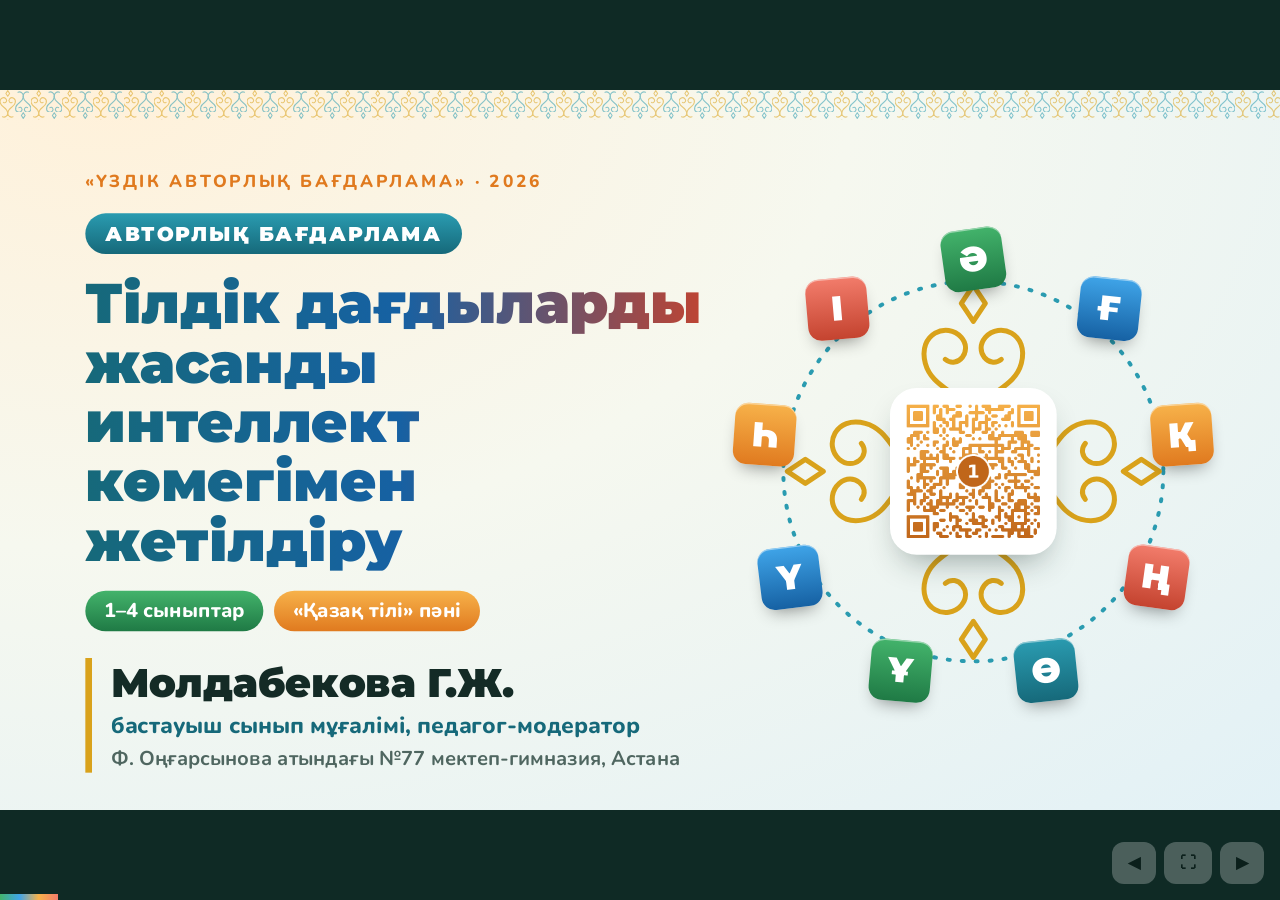
==== commit 875063c2: "Презентация: паспорт және практикалық маңызы слайдтары, сілтеме мәтіні алынды Co-Authored-By: Claude" ====
--- a/prezentaciya/index.html
+++ b/prezentaciya/index.html
@@ -60,6 +60,10 @@
 .kcube{position:absolute;width:92px;height:92px;border-radius:20px;color:#fff;font-family:Montserrat,Arial,sans-serif;font-weight:900;font-size:52px;line-height:92px;text-align:center;box-shadow:0 14px 26px -12px rgba(0,0,0,.45),inset 0 2px 0 rgba(255,255,255,.45)}
 section.on .kcube{animation:pop .7s cubic-bezier(.2,.9,.3,1.4) both}
 .chip{color:#fff;font-weight:800;font-size:30px;padding:10px 28px;border-radius:999px}
+
+.pcard{background:linear-gradient(180deg,rgba(255,255,255,.97),rgba(255,255,255,.8));border:1px solid rgba(255,255,255,.95);border-radius:28px;box-shadow:0 22px 44px -22px rgba(20,43,38,.38);padding:32px 28px;display:flex;flex-direction:column;justify-content:flex-start;gap:18px;opacity:0}
+section.on .pcard{animation:rise .6s ease both}
+.pico{width:96px;height:96px;flex:none;border-radius:24px;color:#fff;font-size:54px;font-weight:900;display:flex;align-items:center;justify-content:center;box-shadow:0 14px 26px -12px rgba(0,0,0,.45),inset 0 2px 0 rgba(255,255,255,.45)}
 </style></head><body><div id="stage">
 <section id="cover" style="background:radial-gradient(ellipse at 8% 0%, #FFF1DA 0%, #F6F8EF 45%, #E2F1F6 100%);color:#142B26;font-family:Nunito,Arial,sans-serif;padding:120px 110px 110px 128px;display:grid;grid-template-columns:1fr 700px;gap:40px;align-items:center">
 <div style="display:flex;flex-direction:column;gap:30px">
@@ -86,9 +90,13 @@
 <p style="font-size:40px;font-weight:700;color:#4F6660">Бала ойлайды. Бірақ ойын жеткізуге <b style="color:#E07A1F">сөзі жетпейді.</b></p></div>
 <div style="display:flex;flex-direction:column;gap:22px"><p style="font-family:Montserrat,Arial,sans-serif;font-weight:900;font-size:30px;color:#1F7A45;letter-spacing:2px">«ТАЗА СӨЙЛЕ» МОДУЛІ</p><div class="pair" style="animation-delay:0.25s"><span class="bad">короче</span><span class="arr" style="color:#43B36B">➜</span><span class="good" style="background:linear-gradient(180deg,#43B36B,#43B36Bcc)">қысқасы</span></div><div class="pair" style="animation-delay:0.6s"><span class="bad">типа</span><span class="arr" style="color:#3FA4E8">➜</span><span class="good" style="background:linear-gradient(180deg,#3FA4E8,#3FA4E8cc)">сияқты</span></div><div class="pair" style="animation-delay:0.95s"><span class="bad">ок</span><span class="arr" style="color:#F2A541">➜</span><span class="good" style="background:linear-gradient(180deg,#F2A541,#F2A541cc)">жарайды</span></div><div class="pair" style="animation-delay:1.2999999999999998s"><span class="bad">давай</span><span class="arr" style="color:#F27C6B">➜</span><span class="good" style="background:linear-gradient(180deg,#F27C6B,#F27C6Bcc)">кеттік</span></div></div>
 </div><p class="ft" style="color:#4F6660"><b>Молдабекова Г.Ж.</b> · «Тілдік дағдыларды жасанды интеллект көмегімен жетілдіру» · 1–4 сыныптар</p><p class="pn">2</p><aside>[0:25–0:45] Бұл — 3-сынып оқушысының сөзі. Ол біледі, бірақ айта алмайды. Себебі бала кітапты аз оқиды, күнін экранда өткізеді, ал сабақта уақыттың басым бөлігі тестке кетеді.</aside></section>
+<section id="passport" style="background:radial-gradient(ellipse at 8% 0%, #FFF1DA 0%, #F6F8EF 45%, #E2F1F6 100%);color:#142B26;font-family:Nunito,Arial,sans-serif;padding:128px 128px 168px;display:flex;flex-direction:column;gap:36px">
+<p class="kick">Бағдарламаның паспорты</p><h2 class="ttl">Бес негізгі сұраққа — бес жауап</h2>
+<div style="display:grid;grid-template-columns:repeat(5,minmax(0,1fr));gap:24px;flex:1"><div class="pcard" style="animation-delay:0.15s"><div class="pico" style="background:linear-gradient(180deg,#F27C6B,#C4432F)"><svg viewBox="0 0 24 24" width="54" height="54" fill="none" stroke="#fff" stroke-width="2.2" stroke-linecap="round" stroke-linejoin="round"><path d="M12 3 2 20h20Z"/><path d="M12 10v4M12 17.5v.5"/></svg></div><h3 style="font-family:Montserrat,Arial,sans-serif;font-size:30px;font-weight:900;color:#C4432F">Өзектілігі</h3><p style="font-size:25px;line-height:1.38;color:#142B26">Жазылым әлсіз, сөздік қор тапшы, паразит сөздер көп — мұғалім 25 баланы бір мезгілде ести алмайды</p></div><div class="pcard" style="animation-delay:0.27s"><div class="pico" style="background:linear-gradient(180deg,#43B36B,#1F7A45)"><svg viewBox="0 0 24 24" width="54" height="54" fill="none" stroke="#fff" stroke-width="2.2" stroke-linecap="round" stroke-linejoin="round"><circle cx="12" cy="12" r="9"/><circle cx="12" cy="12" r="5"/><circle cx="12" cy="12" r="1.5" fill="#fff"/></svg></div><h3 style="font-family:Montserrat,Arial,sans-serif;font-size:30px;font-weight:900;color:#1F7A45">Мақсаты</h3><p style="font-size:25px;line-height:1.38;color:#142B26">4 тілдік дағдыны ЖИ мен интерактивті орта арқылы кешенді дамыту, таза сөйлеу мәдениетін қалыптастыру</p></div><div class="pcard" style="animation-delay:0.39s"><div class="pico" style="background:linear-gradient(180deg,#3FA4E8,#1661A3)"><svg viewBox="0 0 24 24" width="54" height="54" fill="none" stroke="#fff" stroke-width="2.2" stroke-linecap="round" stroke-linejoin="round"><path d="M9 18h6M10 21h4M12 3a6 6 0 0 0-4 10.5c.7.7 1 1.5 1 2.5h6c0-1 .3-1.8 1-2.5A6 6 0 0 0 12 3Z"/></svg></div><h3 style="font-family:Montserrat,Arial,sans-serif;font-size:30px;font-weight:900;color:#1661A3">Жаңашылдығы</h3><p style="font-size:25px;line-height:1.38;color:#142B26">«4 дағды — 4 ЖИ көмекші» моделі, 3D сөз құрастырғыш, «Таза сөйле» модулі, авторлық сайт</p></div><div class="pcard" style="animation-delay:0.51s"><div class="pico" style="background:linear-gradient(180deg,#9B8CF5,#6A55D8)"><svg viewBox="0 0 24 24" width="54" height="54" fill="none" stroke="#fff" stroke-width="2.2" stroke-linecap="round" stroke-linejoin="round"><path d="M12 2l3 7h7l-5.5 4.5 2 7.5L12 17l-6.5 4 2-7.5L2 9h7Z"/></svg></div><h3 style="font-family:Montserrat,Arial,sans-serif;font-size:30px;font-weight:900;color:#6A55D8">Ерекшелігі</h3><p style="font-size:25px;line-height:1.38;color:#142B26">Телефонсыз жұмыс, деңгейлік А/В/С парақтар, өзара тексеру, Excel портфолио, ұлттық құндылық</p></div><div class="pcard" style="animation-delay:0.63s"><div class="pico" style="background:linear-gradient(180deg,#F7B24A,#E07A1F)"><svg viewBox="0 0 24 24" width="54" height="54" fill="none" stroke="#fff" stroke-width="2.2" stroke-linecap="round" stroke-linejoin="round"><path d="M4 12.5 9.5 18 20 6"/></svg></div><h3 style="font-family:Montserrat,Arial,sans-serif;font-size:30px;font-weight:900;color:#E07A1F">Практикалық маңызы</h3><p style="font-size:25px;line-height:1.38;color:#142B26">Кез келген мұғалім бүгін қолдана алатын дайын сайт, ҚМЖ, жұмыс парақтары, бағалау құралдары</p></div></div>
+<p class="ft" style="color:#4F6660"><b>Молдабекова Г.Ж.</b> · «Тілдік дағдыларды жасанды интеллект көмегімен жетілдіру» · 1–4 сыныптар</p><p class="pn">0</p><aside>[0:45–1:10] Бағдарламаның паспорты бес сұраққа жауап береді. Өзектілігі — сыныптағы үш нақты мәселе. Мақсаты — төрт дағдыны ЖИ арқылы кешенді дамыту. Жаңашылдығы — «4 дағды — 4 ЖИ көмекші» моделі мен авторлық сайт. Ерекшелігі — телефонсыз жұмыс, деңгейлік парақтар, өзара бағалау. Практикалық маңызы — кез келген мұғалім бүгін-ақ қолдана алатын дайын құралдар. Енді әрқайсысына тоқталайын.</aside></section>
 <section id="aktual" data-transition="push" style="background:radial-gradient(ellipse at 8% 0%, #FFF1DA 0%, #F6F8EF 45%, #E2F1F6 100%);color:#142B26;font-family:Nunito, Arial, sans-serif;padding:128px 128px 168px;display:flex;flex-direction:column;gap:36px">
 
-<p style="font-size:26px;font-weight:800;letter-spacing:4px;color:#E07A1F;text-transform:uppercase">Өзектілігі</p><h2 style="font-family:Montserrat, Arial, sans-serif;font-size:68px;font-weight:900;line-height:1.08;color:#142B26">Үш мәселе — бір сыныпта</h2><div style="display:flex;gap:36px;flex:1"><div style="flex:1;background:linear-gradient(180deg, rgba(255,255,255,0.97), rgba(255,255,255,0.80));border:1px solid rgba(255,255,255,0.95);border-radius:28px;box-shadow:0 22px 44px -22px rgba(20,43,38,0.38), inset 0 1px 0 rgba(255,255,255,0.9);padding:44px;display:flex;flex-direction:column;gap:18px"><p style="width:110px;height:110px;background:linear-gradient(180deg, #43B36B, #1F7A45);border-radius:24px;color:#FFFFFF;font-family:Montserrat, Arial, sans-serif;font-size:52px;font-weight:900;line-height:110px;text-align:center;box-shadow:0 14px 24px -12px rgba(0,0,0,0.4)">01</p><h3 style="font-family:Montserrat, Arial, sans-serif;font-size:44px;font-weight:900;color:#142B26">Жазылым әлсіз</h3><p style="font-size:30px;line-height:1.4;color:#4F6660">Уақыт тестке кетеді — бала байланыстырып жазуға аз жаттығады</p></div><div style="flex:1;background:linear-gradient(180deg, rgba(255,255,255,0.97), rgba(255,255,255,0.80));border:1px solid rgba(255,255,255,0.95);border-radius:28px;box-shadow:0 22px 44px -22px rgba(20,43,38,0.38), inset 0 1px 0 rgba(255,255,255,0.9);padding:44px;display:flex;flex-direction:column;gap:18px"><p style="width:110px;height:110px;background:linear-gradient(180deg, #3FA4E8, #1661A3);border-radius:24px;color:#FFFFFF;font-family:Montserrat, Arial, sans-serif;font-size:52px;font-weight:900;line-height:110px;text-align:center;box-shadow:0 14px 24px -12px rgba(0,0,0,0.4)">02</p><h3 style="font-family:Montserrat, Arial, sans-serif;font-size:44px;font-weight:900;color:#142B26">Сөздік қор тапшы</h3><p style="font-size:30px;line-height:1.4;color:#4F6660">Кітап аз оқылады — ойды жеткізуге сөз жетпейді</p></div><div style="flex:1;background:linear-gradient(180deg, rgba(255,255,255,0.97), rgba(255,255,255,0.80));border:1px solid rgba(255,255,255,0.95);border-radius:28px;box-shadow:0 22px 44px -22px rgba(20,43,38,0.38), inset 0 1px 0 rgba(255,255,255,0.9);padding:44px;display:flex;flex-direction:column;gap:18px"><p style="width:110px;height:110px;background:linear-gradient(180deg, #F27C6B, #C4432F);border-radius:24px;color:#FFFFFF;font-family:Montserrat, Arial, sans-serif;font-size:52px;font-weight:900;line-height:110px;text-align:center;box-shadow:0 14px 24px -12px rgba(0,0,0,0.4)">03</p><h3 style="font-family:Montserrat, Arial, sans-serif;font-size:44px;font-weight:900;color:#142B26">Паразит сөздер</h3><p style="font-size:30px;line-height:1.4;color:#4F6660">«короче», «типа», «ок» — бөгде сөздер сөйлеуді ластайды</p></div></div><p style="font-size:30px;font-weight:700;color:#142B26">Шешім: мұғалім 25 баланы бір мезгілде ести алмайды — <span style="color:#E07A1F">ЖИ жедел кері байланыс береді.</span></p>
+<p style="font-size:26px;font-weight:800;letter-spacing:4px;color:#E07A1F;text-transform:uppercase">Өзектілігі</p><h2 style="font-family:Montserrat, Arial, sans-serif;font-size:68px;font-weight:900;line-height:1.08;color:#142B26">Өзектілігі: үш мәселе — бір сыныпта</h2><div style="display:flex;gap:36px;flex:1"><div style="flex:1;background:linear-gradient(180deg, rgba(255,255,255,0.97), rgba(255,255,255,0.80));border:1px solid rgba(255,255,255,0.95);border-radius:28px;box-shadow:0 22px 44px -22px rgba(20,43,38,0.38), inset 0 1px 0 rgba(255,255,255,0.9);padding:44px;display:flex;flex-direction:column;gap:18px"><p style="width:110px;height:110px;background:linear-gradient(180deg, #43B36B, #1F7A45);border-radius:24px;color:#FFFFFF;font-family:Montserrat, Arial, sans-serif;font-size:52px;font-weight:900;line-height:110px;text-align:center;box-shadow:0 14px 24px -12px rgba(0,0,0,0.4)">01</p><h3 style="font-family:Montserrat, Arial, sans-serif;font-size:44px;font-weight:900;color:#142B26">Жазылым әлсіз</h3><p style="font-size:30px;line-height:1.4;color:#4F6660">Уақыт тестке кетеді — бала байланыстырып жазуға аз жаттығады</p></div><div style="flex:1;background:linear-gradient(180deg, rgba(255,255,255,0.97), rgba(255,255,255,0.80));border:1px solid rgba(255,255,255,0.95);border-radius:28px;box-shadow:0 22px 44px -22px rgba(20,43,38,0.38), inset 0 1px 0 rgba(255,255,255,0.9);padding:44px;display:flex;flex-direction:column;gap:18px"><p style="width:110px;height:110px;background:linear-gradient(180deg, #3FA4E8, #1661A3);border-radius:24px;color:#FFFFFF;font-family:Montserrat, Arial, sans-serif;font-size:52px;font-weight:900;line-height:110px;text-align:center;box-shadow:0 14px 24px -12px rgba(0,0,0,0.4)">02</p><h3 style="font-family:Montserrat, Arial, sans-serif;font-size:44px;font-weight:900;color:#142B26">Сөздік қор тапшы</h3><p style="font-size:30px;line-height:1.4;color:#4F6660">Кітап аз оқылады — ойды жеткізуге сөз жетпейді</p></div><div style="flex:1;background:linear-gradient(180deg, rgba(255,255,255,0.97), rgba(255,255,255,0.80));border:1px solid rgba(255,255,255,0.95);border-radius:28px;box-shadow:0 22px 44px -22px rgba(20,43,38,0.38), inset 0 1px 0 rgba(255,255,255,0.9);padding:44px;display:flex;flex-direction:column;gap:18px"><p style="width:110px;height:110px;background:linear-gradient(180deg, #F27C6B, #C4432F);border-radius:24px;color:#FFFFFF;font-family:Montserrat, Arial, sans-serif;font-size:52px;font-weight:900;line-height:110px;text-align:center;box-shadow:0 14px 24px -12px rgba(0,0,0,0.4)">03</p><h3 style="font-family:Montserrat, Arial, sans-serif;font-size:44px;font-weight:900;color:#142B26">Паразит сөздер</h3><p style="font-size:30px;line-height:1.4;color:#4F6660">«короче», «типа», «ок» — бөгде сөздер сөйлеуді ластайды</p></div></div><p style="font-size:30px;font-weight:700;color:#142B26">Шешім: мұғалім 25 баланы бір мезгілде ести алмайды — <span style="color:#E07A1F">ЖИ жедел кері байланыс береді.</span></p>
 <p style="position:absolute;left:128px;bottom:56px;width:1300px;font-size:24px;color:#4F6660"><b>Молдабекова Г.Ж.</b> · «Тілдік дағдыларды жасанды интеллект көмегімен жетілдіру» · 1–4 сыныптар</p><p style="position:absolute;right:128px;bottom:48px;width:96px;height:44px;background:linear-gradient(180deg, #F7B24A, #E07A1F);border-radius:22px;color:#FFFFFF;font-family:Montserrat, Arial, sans-serif;font-weight:900;font-size:24px;line-height:44px;text-align:center">3</p>
 <aside>[0:45–1:15] Өзектілігі: сыныпта үш мәселе бар. Бірінші — жазылым әлсіз. Екінші — сөздік қор тапшы. Үшінші — паразит сөздер. Мұғалім сыныптағы 25 баланың жазғанын сол сәтте тексеріп үлгермейді. Ал жасанды интеллект жедел кері байланыс бере алады — бұл қазіргі ЖИ-ді дамыту жөніндегі мемлекеттік бағытқа да сай.</aside>
 </section>
@@ -112,13 +120,13 @@
 </div></div><p class="ft" style="color:#4F6660"><b>Молдабекова Г.Ж.</b> · «Тілдік дағдыларды жасанды интеллект көмегімен жетілдіру» · 1–4 сыныптар</p><p class="pn">5</p><aside>[1:40–2:00] Мега идея бір формулада: төрт дағды, плюс жасанды интеллект, плюс оқулықтағы оқу мақсаты — тең сөз шебері. Рөлдер нақты: ЖИ — көмекші, мұғалім — бағыттаушы, оқушы — автор. Ахмет Байтұрсынұлы «Тіл — құрал» деген. Бүгін бұл құрал цифрлық әлемге де жетуі керек.</aside></section>
 <section id="helpers" data-transition="push" style="background:radial-gradient(ellipse at 8% 0%, #FFF1DA 0%, #F6F8EF 45%, #E2F1F6 100%);color:#142B26;font-family:Nunito, Arial, sans-serif;padding:128px 128px 168px;display:flex;flex-direction:column;gap:36px">
 
-<p style="font-size:26px;font-weight:800;letter-spacing:4px;color:#E07A1F;text-transform:uppercase">Жаңашылдығы</p><h2 style="font-family:Montserrat, Arial, sans-serif;font-size:68px;font-weight:900;line-height:1.08;color:#142B26">4 дағды — 4 ЖИ көмекші</h2><div style="display:flex;gap:26px;flex:1"><div style="flex:1;background:linear-gradient(180deg, rgba(255,255,255,0.97), rgba(255,255,255,0.80));border:1px solid rgba(255,255,255,0.95);border-radius:28px;box-shadow:0 22px 44px -22px rgba(20,43,38,0.38), inset 0 1px 0 rgba(255,255,255,0.9);padding:20px;display:flex;flex-direction:column;gap:12px"><img src="img/s03.jpg" alt="Тыңдалым" style="width:100%;height:230px;object-fit:cover;border-radius:18px"><p style="align-self:start;background:linear-gradient(180deg, #43B36B, #1F7A45);color:#FFFFFF;font-weight:800;font-size:24px;padding:6px 18px;border-radius:999px">Тыңдалым</p><h3 style="font-family:Montserrat, Arial, sans-serif;font-size:34px;font-weight:900;color:#142B26">ЖИ дауысы</h3><p style="font-size:26px;color:#4F6660">Мәтінді табиғи дауыспен оқиды</p></div><div style="flex:1;background:linear-gradient(180deg, rgba(255,255,255,0.97), rgba(255,255,255,0.80));border:1px solid rgba(255,255,255,0.95);border-radius:28px;box-shadow:0 22px 44px -22px rgba(20,43,38,0.38), inset 0 1px 0 rgba(255,255,255,0.9);padding:20px;display:flex;flex-direction:column;gap:12px"><img src="img/s04.jpg" alt="Оқылым" style="width:100%;height:230px;object-fit:cover;border-radius:18px"><p style="align-self:start;background:linear-gradient(180deg, #3FA4E8, #1661A3);color:#FFFFFF;font-weight:800;font-size:24px;padding:6px 18px;border-radius:999px">Оқылым</p><h3 style="font-family:Montserrat, Arial, sans-serif;font-size:34px;font-weight:900;color:#142B26">«Ақылды көмекші»</h3><p style="font-size:26px;color:#4F6660">Сөз құрамын түспен ашады</p></div><div style="flex:1;background:linear-gradient(180deg, rgba(255,255,255,0.97), rgba(255,255,255,0.80));border:1px solid rgba(255,255,255,0.95);border-radius:28px;box-shadow:0 22px 44px -22px rgba(20,43,38,0.38), inset 0 1px 0 rgba(255,255,255,0.9);padding:20px;display:flex;flex-direction:column;gap:12px"><img src="img/s06.jpg" alt="Айтылым" style="width:100%;height:230px;object-fit:cover;border-radius:18px"><p style="align-self:start;background:linear-gradient(180deg, #F7B24A, #E07A1F);color:#FFFFFF;font-weight:800;font-size:24px;padding:6px 18px;border-radius:999px">Айтылым</p><h3 style="font-family:Montserrat, Arial, sans-serif;font-size:34px;font-weight:900;color:#142B26">Сөйлеуді тану</h3><p style="font-size:26px;color:#4F6660">Айтылған сөзді тексереді</p></div><div style="flex:1;background:linear-gradient(180deg, rgba(255,255,255,0.97), rgba(255,255,255,0.80));border:1px solid rgba(255,255,255,0.95);border-radius:28px;box-shadow:0 22px 44px -22px rgba(20,43,38,0.38), inset 0 1px 0 rgba(255,255,255,0.9);padding:20px;display:flex;flex-direction:column;gap:12px"><img src="img/s10.jpg" alt="Жазылым" style="width:100%;height:230px;object-fit:cover;border-radius:18px"><p style="align-self:start;background:linear-gradient(180deg, #F27C6B, #C4432F);color:#FFFFFF;font-weight:800;font-size:24px;padding:6px 18px;border-radius:999px">Жазылым</p><h3 style="font-family:Montserrat, Arial, sans-serif;font-size:34px;font-weight:900;color:#142B26">«ЖИ редактор»</h3><p style="font-size:26px;color:#4F6660">Қатені, бөгде сөзді табады</p></div></div>
+<p style="font-size:26px;font-weight:800;letter-spacing:4px;color:#E07A1F;text-transform:uppercase">Жаңашылдығы</p><h2 style="font-family:Montserrat, Arial, sans-serif;font-size:68px;font-weight:900;line-height:1.08;color:#142B26">Жаңашылдығы: 4 дағды — 4 ЖИ көмекші</h2><div style="display:flex;gap:26px;flex:1"><div style="flex:1;background:linear-gradient(180deg, rgba(255,255,255,0.97), rgba(255,255,255,0.80));border:1px solid rgba(255,255,255,0.95);border-radius:28px;box-shadow:0 22px 44px -22px rgba(20,43,38,0.38), inset 0 1px 0 rgba(255,255,255,0.9);padding:20px;display:flex;flex-direction:column;gap:12px"><img src="img/s03.jpg" alt="Тыңдалым" style="width:100%;height:230px;object-fit:cover;border-radius:18px"><p style="align-self:start;background:linear-gradient(180deg, #43B36B, #1F7A45);color:#FFFFFF;font-weight:800;font-size:24px;padding:6px 18px;border-radius:999px">Тыңдалым</p><h3 style="font-family:Montserrat, Arial, sans-serif;font-size:34px;font-weight:900;color:#142B26">ЖИ дауысы</h3><p style="font-size:26px;color:#4F6660">Мәтінді табиғи дауыспен оқиды</p></div><div style="flex:1;background:linear-gradient(180deg, rgba(255,255,255,0.97), rgba(255,255,255,0.80));border:1px solid rgba(255,255,255,0.95);border-radius:28px;box-shadow:0 22px 44px -22px rgba(20,43,38,0.38), inset 0 1px 0 rgba(255,255,255,0.9);padding:20px;display:flex;flex-direction:column;gap:12px"><img src="img/s04.jpg" alt="Оқылым" style="width:100%;height:230px;object-fit:cover;border-radius:18px"><p style="align-self:start;background:linear-gradient(180deg, #3FA4E8, #1661A3);color:#FFFFFF;font-weight:800;font-size:24px;padding:6px 18px;border-radius:999px">Оқылым</p><h3 style="font-family:Montserrat, Arial, sans-serif;font-size:34px;font-weight:900;color:#142B26">«Ақылды көмекші»</h3><p style="font-size:26px;color:#4F6660">Сөз құрамын түспен ашады</p></div><div style="flex:1;background:linear-gradient(180deg, rgba(255,255,255,0.97), rgba(255,255,255,0.80));border:1px solid rgba(255,255,255,0.95);border-radius:28px;box-shadow:0 22px 44px -22px rgba(20,43,38,0.38), inset 0 1px 0 rgba(255,255,255,0.9);padding:20px;display:flex;flex-direction:column;gap:12px"><img src="img/s06.jpg" alt="Айтылым" style="width:100%;height:230px;object-fit:cover;border-radius:18px"><p style="align-self:start;background:linear-gradient(180deg, #F7B24A, #E07A1F);color:#FFFFFF;font-weight:800;font-size:24px;padding:6px 18px;border-radius:999px">Айтылым</p><h3 style="font-family:Montserrat, Arial, sans-serif;font-size:34px;font-weight:900;color:#142B26">Сөйлеуді тану</h3><p style="font-size:26px;color:#4F6660">Айтылған сөзді тексереді</p></div><div style="flex:1;background:linear-gradient(180deg, rgba(255,255,255,0.97), rgba(255,255,255,0.80));border:1px solid rgba(255,255,255,0.95);border-radius:28px;box-shadow:0 22px 44px -22px rgba(20,43,38,0.38), inset 0 1px 0 rgba(255,255,255,0.9);padding:20px;display:flex;flex-direction:column;gap:12px"><img src="img/s10.jpg" alt="Жазылым" style="width:100%;height:230px;object-fit:cover;border-radius:18px"><p style="align-self:start;background:linear-gradient(180deg, #F27C6B, #C4432F);color:#FFFFFF;font-weight:800;font-size:24px;padding:6px 18px;border-radius:999px">Жазылым</p><h3 style="font-family:Montserrat, Arial, sans-serif;font-size:34px;font-weight:900;color:#142B26">«ЖИ редактор»</h3><p style="font-size:26px;color:#4F6660">Қатені, бөгде сөзді табады</p></div></div>
 <p style="position:absolute;left:128px;bottom:56px;width:1300px;font-size:24px;color:#4F6660"><b>Молдабекова Г.Ж.</b> · «Тілдік дағдыларды жасанды интеллект көмегімен жетілдіру» · 1–4 сыныптар</p><p style="position:absolute;right:128px;bottom:48px;width:96px;height:44px;background:linear-gradient(180deg, #F7B24A, #E07A1F);border-radius:22px;color:#FFFFFF;font-family:Montserrat, Arial, sans-serif;font-weight:900;font-size:24px;line-height:44px;text-align:center">6</p>
 <aside>[2:00–2:35] Жаңашылдығы: әр дағдыға өз ЖИ көмекшісі бар. Тыңдалымда — ЖИ дауысы мәтінді табиғи интонациямен оқиды. Оқылымда — «Ақылды көмекші» сөздің түбірі мен қосымшасын түспен көрсетеді. Айтылымда — сөйлеуді тану жүйесі баланың айтқанын тексереді. Жазылымда — «ЖИ редактор» қатені, бөгде сөзді тауып, сөздік қорды есептейді. Ең маңыздысы: бала алдымен өзі ойлайды, сосын ЖИ-мен тексереді.</aside>
 </section>
 <section id="principles" data-transition="push" style="background:radial-gradient(ellipse at 8% 0%, #FFF1DA 0%, #F6F8EF 45%, #E2F1F6 100%);color:#142B26;font-family:Nunito, Arial, sans-serif;padding:128px 128px 168px;display:flex;flex-direction:column;gap:36px">
 
-<p style="font-size:26px;font-weight:800;letter-spacing:4px;color:#E07A1F;text-transform:uppercase">Ерекшеліктері</p><h2 style="font-family:Montserrat, Arial, sans-serif;font-size:68px;font-weight:900;line-height:1.08;color:#142B26">«СӨЗ ШЕБЕРІ» — 9 қағида</h2><div style="flex:1;display:flex;justify-content:space-between;align-items:center"><div style="display:flex;flex-direction:column;align-items:center;gap:18px"><p style="width:150px;height:150px;background:linear-gradient(180deg, #43B36B, #1F7A45);border-radius:30px;color:#FFFFFF;font-family:Montserrat, Arial, sans-serif;font-size:86px;font-weight:900;line-height:150px;text-align:center;box-shadow:0 18px 30px -14px rgba(0,0,0,0.45), inset 0 3px 0 rgba(255,255,255,0.45);transform:rotate(-5deg)">С</p><p style="font-size:21px;font-weight:800;text-align:center;color:#142B26;width:168px">Саралау</p></div><div style="display:flex;flex-direction:column;align-items:center;gap:18px"><p style="width:150px;height:150px;background:linear-gradient(180deg, #3FA4E8, #1661A3);border-radius:30px;color:#FFFFFF;font-family:Montserrat, Arial, sans-serif;font-size:86px;font-weight:900;line-height:150px;text-align:center;box-shadow:0 18px 30px -14px rgba(0,0,0,0.45), inset 0 3px 0 rgba(255,255,255,0.45);transform:rotate(4deg)">Ө</p><p style="font-size:21px;font-weight:800;text-align:center;color:#142B26;width:168px">Өзара бағалау</p></div><div style="display:flex;flex-direction:column;align-items:center;gap:18px"><p style="width:150px;height:150px;background:linear-gradient(180deg, #F7B24A, #E07A1F);border-radius:30px;color:#FFFFFF;font-family:Montserrat, Arial, sans-serif;font-size:86px;font-weight:900;line-height:150px;text-align:center;box-shadow:0 18px 30px -14px rgba(0,0,0,0.45), inset 0 3px 0 rgba(255,255,255,0.45);transform:rotate(-3deg)">З</p><p style="font-size:21px;font-weight:800;text-align:center;color:#142B26;width:168px">Зерттеу</p></div><div style="display:flex;flex-direction:column;align-items:center;gap:18px"><p style="width:150px;height:150px;background:linear-gradient(180deg, #F27C6B, #C4432F);border-radius:30px;color:#FFFFFF;font-family:Montserrat, Arial, sans-serif;font-size:86px;font-weight:900;line-height:150px;text-align:center;box-shadow:0 18px 30px -14px rgba(0,0,0,0.45), inset 0 3px 0 rgba(255,255,255,0.45);transform:rotate(5deg)">Ш</p><p style="font-size:21px;font-weight:800;text-align:center;color:#142B26;width:168px">Шығармашылық</p></div><div style="display:flex;flex-direction:column;align-items:center;gap:18px"><p style="width:150px;height:150px;background:linear-gradient(180deg, #9B8CF5, #6A55D8);border-radius:30px;color:#FFFFFF;font-family:Montserrat, Arial, sans-serif;font-size:86px;font-weight:900;line-height:150px;text-align:center;box-shadow:0 18px 30px -14px rgba(0,0,0,0.45), inset 0 3px 0 rgba(255,255,255,0.45);transform:rotate(-4deg)">Е</p><p style="font-size:21px;font-weight:800;text-align:center;color:#142B26;width:168px">Ереже — 3D</p></div><div style="display:flex;flex-direction:column;align-items:center;gap:18px"><p style="width:150px;height:150px;background:linear-gradient(180deg, #43B36B, #1F7A45);border-radius:30px;color:#FFFFFF;font-family:Montserrat, Arial, sans-serif;font-size:86px;font-weight:900;line-height:150px;text-align:center;box-shadow:0 18px 30px -14px rgba(0,0,0,0.45), inset 0 3px 0 rgba(255,255,255,0.45);transform:rotate(3deg)">Б</p><p style="font-size:21px;font-weight:800;text-align:center;color:#142B26;width:168px">Бейнелілік</p></div><div style="display:flex;flex-direction:column;align-items:center;gap:18px"><p style="width:150px;height:150px;background:linear-gradient(180deg, #3FA4E8, #1661A3);border-radius:30px;color:#FFFFFF;font-family:Montserrat, Arial, sans-serif;font-size:86px;font-weight:900;line-height:150px;text-align:center;box-shadow:0 18px 30px -14px rgba(0,0,0,0.45), inset 0 3px 0 rgba(255,255,255,0.45);transform:rotate(-5deg)">Е</p><p style="font-size:21px;font-weight:800;text-align:center;color:#142B26;width:168px">Е-портфолио</p></div><div style="display:flex;flex-direction:column;align-items:center;gap:18px"><p style="width:150px;height:150px;background:linear-gradient(180deg, #F7B24A, #E07A1F);border-radius:30px;color:#FFFFFF;font-family:Montserrat, Arial, sans-serif;font-size:86px;font-weight:900;line-height:150px;text-align:center;box-shadow:0 18px 30px -14px rgba(0,0,0,0.45), inset 0 3px 0 rgba(255,255,255,0.45);transform:rotate(4deg)">Р</p><p style="font-size:21px;font-weight:800;text-align:center;color:#142B26;width:168px">Рефлексия</p></div><div style="display:flex;flex-direction:column;align-items:center;gap:18px"><p style="width:150px;height:150px;background:linear-gradient(180deg, #F27C6B, #C4432F);border-radius:30px;color:#FFFFFF;font-family:Montserrat, Arial, sans-serif;font-size:86px;font-weight:900;line-height:150px;text-align:center;box-shadow:0 18px 30px -14px rgba(0,0,0,0.45), inset 0 3px 0 rgba(255,255,255,0.45);transform:rotate(-3deg)">І</p><p style="font-size:21px;font-weight:800;text-align:center;color:#142B26;width:168px">Инклюзия</p></div></div><p style="font-size:30px;font-weight:700;color:#4F6660">Телефонсыз да жұмыс істейді: топтар жауабын интерактивті тақтадағы өз панелінен береді.</p>
+<p style="font-size:26px;font-weight:800;letter-spacing:4px;color:#E07A1F;text-transform:uppercase">Ерекшеліктері</p><h2 style="font-family:Montserrat, Arial, sans-serif;font-size:68px;font-weight:900;line-height:1.08;color:#142B26">Ерекшелігі: «СӨЗ ШЕБЕРІ» — 9 қағида</h2><div style="flex:1;display:flex;justify-content:space-between;align-items:center"><div style="display:flex;flex-direction:column;align-items:center;gap:18px"><p style="width:150px;height:150px;background:linear-gradient(180deg, #43B36B, #1F7A45);border-radius:30px;color:#FFFFFF;font-family:Montserrat, Arial, sans-serif;font-size:86px;font-weight:900;line-height:150px;text-align:center;box-shadow:0 18px 30px -14px rgba(0,0,0,0.45), inset 0 3px 0 rgba(255,255,255,0.45);transform:rotate(-5deg)">С</p><p style="font-size:21px;font-weight:800;text-align:center;color:#142B26;width:168px">Саралау</p></div><div style="display:flex;flex-direction:column;align-items:center;gap:18px"><p style="width:150px;height:150px;background:linear-gradient(180deg, #3FA4E8, #1661A3);border-radius:30px;color:#FFFFFF;font-family:Montserrat, Arial, sans-serif;font-size:86px;font-weight:900;line-height:150px;text-align:center;box-shadow:0 18px 30px -14px rgba(0,0,0,0.45), inset 0 3px 0 rgba(255,255,255,0.45);transform:rotate(4deg)">Ө</p><p style="font-size:21px;font-weight:800;text-align:center;color:#142B26;width:168px">Өзара бағалау</p></div><div style="display:flex;flex-direction:column;align-items:center;gap:18px"><p style="width:150px;height:150px;background:linear-gradient(180deg, #F7B24A, #E07A1F);border-radius:30px;color:#FFFFFF;font-family:Montserrat, Arial, sans-serif;font-size:86px;font-weight:900;line-height:150px;text-align:center;box-shadow:0 18px 30px -14px rgba(0,0,0,0.45), inset 0 3px 0 rgba(255,255,255,0.45);transform:rotate(-3deg)">З</p><p style="font-size:21px;font-weight:800;text-align:center;color:#142B26;width:168px">Зерттеу</p></div><div style="display:flex;flex-direction:column;align-items:center;gap:18px"><p style="width:150px;height:150px;background:linear-gradient(180deg, #F27C6B, #C4432F);border-radius:30px;color:#FFFFFF;font-family:Montserrat, Arial, sans-serif;font-size:86px;font-weight:900;line-height:150px;text-align:center;box-shadow:0 18px 30px -14px rgba(0,0,0,0.45), inset 0 3px 0 rgba(255,255,255,0.45);transform:rotate(5deg)">Ш</p><p style="font-size:21px;font-weight:800;text-align:center;color:#142B26;width:168px">Шығармашылық</p></div><div style="display:flex;flex-direction:column;align-items:center;gap:18px"><p style="width:150px;height:150px;background:linear-gradient(180deg, #9B8CF5, #6A55D8);border-radius:30px;color:#FFFFFF;font-family:Montserrat, Arial, sans-serif;font-size:86px;font-weight:900;line-height:150px;text-align:center;box-shadow:0 18px 30px -14px rgba(0,0,0,0.45), inset 0 3px 0 rgba(255,255,255,0.45);transform:rotate(-4deg)">Е</p><p style="font-size:21px;font-weight:800;text-align:center;color:#142B26;width:168px">Ереже — 3D</p></div><div style="display:flex;flex-direction:column;align-items:center;gap:18px"><p style="width:150px;height:150px;background:linear-gradient(180deg, #43B36B, #1F7A45);border-radius:30px;color:#FFFFFF;font-family:Montserrat, Arial, sans-serif;font-size:86px;font-weight:900;line-height:150px;text-align:center;box-shadow:0 18px 30px -14px rgba(0,0,0,0.45), inset 0 3px 0 rgba(255,255,255,0.45);transform:rotate(3deg)">Б</p><p style="font-size:21px;font-weight:800;text-align:center;color:#142B26;width:168px">Бейнелілік</p></div><div style="display:flex;flex-direction:column;align-items:center;gap:18px"><p style="width:150px;height:150px;background:linear-gradient(180deg, #3FA4E8, #1661A3);border-radius:30px;color:#FFFFFF;font-family:Montserrat, Arial, sans-serif;font-size:86px;font-weight:900;line-height:150px;text-align:center;box-shadow:0 18px 30px -14px rgba(0,0,0,0.45), inset 0 3px 0 rgba(255,255,255,0.45);transform:rotate(-5deg)">Е</p><p style="font-size:21px;font-weight:800;text-align:center;color:#142B26;width:168px">Е-портфолио</p></div><div style="display:flex;flex-direction:column;align-items:center;gap:18px"><p style="width:150px;height:150px;background:linear-gradient(180deg, #F7B24A, #E07A1F);border-radius:30px;color:#FFFFFF;font-family:Montserrat, Arial, sans-serif;font-size:86px;font-weight:900;line-height:150px;text-align:center;box-shadow:0 18px 30px -14px rgba(0,0,0,0.45), inset 0 3px 0 rgba(255,255,255,0.45);transform:rotate(4deg)">Р</p><p style="font-size:21px;font-weight:800;text-align:center;color:#142B26;width:168px">Рефлексия</p></div><div style="display:flex;flex-direction:column;align-items:center;gap:18px"><p style="width:150px;height:150px;background:linear-gradient(180deg, #F27C6B, #C4432F);border-radius:30px;color:#FFFFFF;font-family:Montserrat, Arial, sans-serif;font-size:86px;font-weight:900;line-height:150px;text-align:center;box-shadow:0 18px 30px -14px rgba(0,0,0,0.45), inset 0 3px 0 rgba(255,255,255,0.45);transform:rotate(-3deg)">І</p><p style="font-size:21px;font-weight:800;text-align:center;color:#142B26;width:168px">Инклюзия</p></div></div><p style="font-size:30px;font-weight:700;color:#4F6660">Телефонсыз да жұмыс істейді: топтар жауабын интерактивті тақтадағы өз панелінен береді.</p>
 <p style="position:absolute;left:128px;bottom:56px;width:1300px;font-size:24px;color:#4F6660"><b>Молдабекова Г.Ж.</b> · «Тілдік дағдыларды жасанды интеллект көмегімен жетілдіру» · 1–4 сыныптар</p><p style="position:absolute;right:128px;bottom:48px;width:96px;height:44px;background:linear-gradient(180deg, #F7B24A, #E07A1F);border-radius:22px;color:#FFFFFF;font-family:Montserrat, Arial, sans-serif;font-weight:900;font-size:24px;line-height:44px;text-align:center">7</p>
 <aside>[2:35–2:55] Бағдарламаның ерекшеліктері «СӨЗ ШЕБЕРІ» сөзінің әріптерінде: саралау, өзара бағалау, зерттеу, шығармашылық, 3D ереже, бейнелілік, электрондық портфолио, рефлексия, инклюзия. Әрі бағдарлама телефонсыз да жұмыс істейді — бұл ауыл мектептеріне де қолжетімді.</aside>
 </section>
@@ -150,7 +158,7 @@
 
 <p style="font-size:26px;font-weight:800;letter-spacing:4px;color:#E07A1F;text-transform:uppercase">Практикалық өнім</p><h2 style="font-family:Montserrat, Arial, sans-serif;font-size:68px;font-weight:900;line-height:1.08;color:#142B26">Авторлық сайт «Сөз шеберлері»</h2>
 <div style="display:grid;grid-template-columns:repeat(4,1fr);gap:28px"><div style="background:linear-gradient(180deg, rgba(255,255,255,0.97), rgba(255,255,255,0.80));border:1px solid rgba(255,255,255,0.95);border-radius:28px;box-shadow:0 22px 44px -22px rgba(20,43,38,0.38), inset 0 1px 0 rgba(255,255,255,0.9);padding:26px;display:flex;flex-direction:column;align-items:center;gap:16px"><img src="img/qr1.png" alt="QR: Басты бет" style="width:300px;height:300px;object-fit:contain;border-radius:18px"><p style="background:linear-gradient(180deg, #F7B24A, #E07A1F);color:#FFFFFF;font-family:Montserrat, Arial, sans-serif;font-weight:900;font-size:28px;padding:10px 24px;border-radius:999px">Басты бет</p><p style="font-size:26px;font-weight:800;color:#E07A1F"><a target="_blank" href="https://makpalkubantova-arch.github.io/sozsheberleri/">▶ Ашу</a></p></div><div style="background:linear-gradient(180deg, rgba(255,255,255,0.97), rgba(255,255,255,0.80));border:1px solid rgba(255,255,255,0.95);border-radius:28px;box-shadow:0 22px 44px -22px rgba(20,43,38,0.38), inset 0 1px 0 rgba(255,255,255,0.9);padding:26px;display:flex;flex-direction:column;align-items:center;gap:16px"><img src="img/qr2.png" alt="QR: Тақта · мұғалім" style="width:300px;height:300px;object-fit:contain;border-radius:18px"><p style="background:linear-gradient(180deg, #43B36B, #1F7A45);color:#FFFFFF;font-family:Montserrat, Arial, sans-serif;font-weight:900;font-size:28px;padding:10px 24px;border-radius:999px">Тақта · мұғалім</p><p style="font-size:26px;font-weight:800;color:#1F7A45"><a target="_blank" href="https://makpalkubantova-arch.github.io/sozsheberleri/host.html">▶ Ашу</a></p></div><div style="background:linear-gradient(180deg, rgba(255,255,255,0.97), rgba(255,255,255,0.80));border:1px solid rgba(255,255,255,0.95);border-radius:28px;box-shadow:0 22px 44px -22px rgba(20,43,38,0.38), inset 0 1px 0 rgba(255,255,255,0.9);padding:26px;display:flex;flex-direction:column;align-items:center;gap:16px"><img src="img/qr3.png" alt="QR: Жұмыс парақтары" style="width:300px;height:300px;object-fit:contain;border-radius:18px"><p style="background:linear-gradient(180deg, #3FA4E8, #1661A3);color:#FFFFFF;font-family:Montserrat, Arial, sans-serif;font-weight:900;font-size:28px;padding:10px 24px;border-radius:999px">Жұмыс парақтары</p><p style="font-size:26px;font-weight:800;color:#1661A3"><a target="_blank" href="https://makpalkubantova-arch.github.io/sozsheberleri/jumys-paraq.html">▶ Ашу</a></p></div><div style="background:linear-gradient(180deg, rgba(255,255,255,0.97), rgba(255,255,255,0.80));border:1px solid rgba(255,255,255,0.95);border-radius:28px;box-shadow:0 22px 44px -22px rgba(20,43,38,0.38), inset 0 1px 0 rgba(255,255,255,0.9);padding:26px;display:flex;flex-direction:column;align-items:center;gap:16px"><img src="img/qr4.png" alt="QR: Қонақтар пікірі" style="width:300px;height:300px;object-fit:contain;border-radius:18px"><p style="background:linear-gradient(180deg, #F27C6B, #C4432F);color:#FFFFFF;font-family:Montserrat, Arial, sans-serif;font-weight:900;font-size:28px;padding:10px 24px;border-radius:999px">Қонақтар пікірі</p><p style="font-size:26px;font-weight:800;color:#C4432F"><a target="_blank" href="https://makpalkubantova-arch.github.io/sozsheberleri/join.html?g=1">▶ Ашу</a></p></div></div>
-<p style="font-size:28px;font-weight:700;color:#4F6660">makpalkubantova-arch.github.io/sozsheberleri · орнатусыз · интерактивті тақтаға толық сияды</p>
+<p style="font-size:28px;font-weight:700;color:#4F6660">орнатусыз · интерактивті тақтаға толық сияды</p>
 <p style="position:absolute;left:128px;bottom:56px;width:1300px;font-size:24px;color:#4F6660"><b>Молдабекова Г.Ж.</b> · «Тілдік дағдыларды жасанды интеллект көмегімен жетілдіру» · 1–4 сыныптар</p><p style="position:absolute;right:128px;bottom:48px;width:96px;height:44px;background:linear-gradient(180deg, #F7B24A, #E07A1F);border-radius:22px;color:#FFFFFF;font-family:Montserrat, Arial, sans-serif;font-weight:900;font-size:24px;line-height:44px;text-align:center">11</p>
 <aside>[3:55–4:20] Бағдарламаның жүрегі — мен әзірлеген «Сөз шеберлері» сайты. Төрт QR-код: бірінші — басты бет, екінші — мұғалімнің тақтасы, үшінші — жұмыс парақтары, төртінші — қонақтарға, сіздер сабақты бақылап, пікір жаза аласыздар. Сайт орнатуды қажет етпейді, тақтаға толық сияды, телефонсыз да жұмыс істейді.</aside>
 </section>
@@ -199,6 +207,10 @@
 <p style="position:absolute;left:128px;bottom:56px;width:1300px;font-size:24px;color:#4F6660"><b>Молдабекова Г.Ж.</b> · «Тілдік дағдыларды жасанды интеллект көмегімен жетілдіру» · 1–4 сыныптар</p><p style="position:absolute;right:128px;bottom:48px;width:96px;height:44px;background:linear-gradient(180deg, #F7B24A, #E07A1F);border-radius:22px;color:#FFFFFF;font-family:Montserrat, Arial, sans-serif;font-weight:900;font-size:24px;line-height:44px;text-align:center">15</p>
 <aside>[5:30–5:45] Бағалау — критериалды. Оқушы телефонында тек өз нәтижесін көреді, тақтада — бүкіл сынып. Әр кезеңнің нақты уақыты, әр оқушының баллы Excel кестесіне түседі — бұл мониторингке дайын дерек.</aside>
 </section>
+<section id="practical" style="background:radial-gradient(ellipse at 8% 0%, #FFF1DA 0%, #F6F8EF 45%, #E2F1F6 100%);color:#142B26;font-family:Nunito,Arial,sans-serif;padding:128px 128px 168px;display:flex;flex-direction:column;gap:36px">
+<p class="kick">Практикалық маңызы</p><h2 class="ttl">Ертең-ақ сыныпта қолдануға болады</h2>
+<div style="display:grid;grid-template-columns:repeat(3,1fr);gap:26px;flex:1"><div class="glass" style="display:flex;gap:24px;align-items:center;padding:28px 30px;animation-delay:0.1s"><div class="pico" style="background:linear-gradient(180deg,#3FA4E8,#1661A3);font-size:46px"><svg viewBox="0 0 24 24" width="54" height="54" fill="none" stroke="#fff" stroke-width="2.2" stroke-linecap="round" stroke-linejoin="round"><circle cx="12" cy="12" r="9"/><path d="M3 12h18M12 3c3 3.5 3 14.5 0 18M12 3c-3 3.5-3 14.5 0 18"/></svg></div><div style="display:flex;flex-direction:column;gap:6px"><h3 style="font-family:Montserrat,Arial,sans-serif;font-size:34px;font-weight:900;color:#1661A3">Дайын сайт</h3><p style="font-size:26px;line-height:1.35;color:#142B26">орнатусыз, тегін, тақтаға толық сияды</p></div></div><div class="glass" style="display:flex;gap:24px;align-items:center;padding:28px 30px;animation-delay:0.2s"><div class="pico" style="background:linear-gradient(180deg,#43B36B,#1F7A45);font-size:46px"><svg viewBox="0 0 24 24" width="54" height="54" fill="none" stroke="#fff" stroke-width="2.2" stroke-linecap="round" stroke-linejoin="round"><rect x="6" y="2" width="12" height="20" rx="2"/><path d="M3 3l18 18"/></svg></div><div style="display:flex;flex-direction:column;gap:6px"><h3 style="font-family:Montserrat,Arial,sans-serif;font-size:34px;font-weight:900;color:#1F7A45">Телефонсыз режим</h3><p style="font-size:26px;line-height:1.35;color:#142B26">ауыл және шағын жинақты мектепке де</p></div></div><div class="glass" style="display:flex;gap:24px;align-items:center;padding:28px 30px;animation-delay:0.30000000000000004s"><div class="pico" style="background:linear-gradient(180deg,#F7B24A,#E07A1F);font-size:46px"><svg viewBox="0 0 24 24" width="54" height="54" fill="none" stroke="#fff" stroke-width="2.2" stroke-linecap="round" stroke-linejoin="round"><path d="M6 2h9l4 4v16H6Z"/><path d="M14 2v5h5M9 12h7M9 16h7"/></svg></div><div style="display:flex;flex-direction:column;gap:6px"><h3 style="font-family:Montserrat,Arial,sans-serif;font-size:34px;font-weight:900;color:#E07A1F">6 жұмыс парағы</h3><p style="font-size:26px;line-height:1.35;color:#142B26">А/В/С × 2 нұсқа + жауап кілті</p></div></div><div class="glass" style="display:flex;gap:24px;align-items:center;padding:28px 30px;animation-delay:0.4s"><div class="pico" style="background:linear-gradient(180deg,#F27C6B,#C4432F);font-size:46px"><svg viewBox="0 0 24 24" width="54" height="54" fill="none" stroke="#fff" stroke-width="2.2" stroke-linecap="round" stroke-linejoin="round"><rect x="5" y="4" width="14" height="18" rx="2"/><path d="M9 2h6v4H9ZM8 11h8M8 15h8M8 19h5"/></svg></div><div style="display:flex;flex-direction:column;gap:6px"><h3 style="font-family:Montserrat,Arial,sans-serif;font-size:34px;font-weight:900;color:#C4432F">ҚМЖ үлгісі</h3><p style="font-size:26px;line-height:1.35;color:#142B26">№130 бұйрық нысанында, скриншоттарымен</p></div></div><div class="glass" style="display:flex;gap:24px;align-items:center;padding:28px 30px;animation-delay:0.5s"><div class="pico" style="background:linear-gradient(180deg,#9B8CF5,#6A55D8);font-size:46px"><svg viewBox="0 0 24 24" width="54" height="54" fill="none" stroke="#fff" stroke-width="2.2" stroke-linecap="round" stroke-linejoin="round"><path d="M4 20V10M10 20V4M16 20v-7M22 20H2"/></svg></div><div style="display:flex;flex-direction:column;gap:6px"><h3 style="font-family:Montserrat,Arial,sans-serif;font-size:34px;font-weight:900;color:#6A55D8">Excel портфолио</h3><p style="font-size:26px;line-height:1.35;color:#142B26">әр оқушының баллы мен уақыты</p></div></div><div class="glass" style="display:flex;gap:24px;align-items:center;padding:28px 30px;animation-delay:0.6s"><div class="pico" style="background:linear-gradient(180deg,#2A9BB0,#16697A);font-size:46px"><svg viewBox="0 0 24 24" width="54" height="54" fill="none" stroke="#fff" stroke-width="2.2" stroke-linecap="round" stroke-linejoin="round"><circle cx="12" cy="7" r="4"/><path d="M4 21c0-4 3.6-7 8-7s8 3 8 7"/></svg></div><div style="display:flex;flex-direction:column;gap:6px"><h3 style="font-family:Montserrat,Arial,sans-serif;font-size:34px;font-weight:900;color:#16697A">Кез келген мұғалімге</h3><p style="font-size:26px;line-height:1.35;color:#142B26">модель әмбебап: тақырыпты ауыстырсаңыз болды</p></div></div></div>
+<p class="ft" style="color:#4F6660"><b>Молдабекова Г.Ж.</b> · «Тілдік дағдыларды жасанды интеллект көмегімен жетілдіру» · 1–4 сыныптар</p><p class="pn">0</p><aside>[5:45–6:05] Практикалық маңызы: бағдарлама қағаз жүзінде қалмайды. Дайын сайт тегін, орнатуды қажет етпейді. Телефонсыз режим ауыл мектептеріне де қолжетімді. Алты деңгейлік жұмыс парағы, №130 бұйрық нысанындағы ҚМЖ үлгісі, Excel портфолио бар. Модель әмбебап — кез келген мұғалім өз тақырыбына ауыстырып, ертең-ақ қолдана алады.</aside></section>
 <section id="expected" data-transition="push" style="background:radial-gradient(ellipse at 8% 0%, #FFF1DA 0%, #F6F8EF 45%, #E2F1F6 100%);color:#142B26;font-family:Nunito, Arial, sans-serif;padding:128px 128px 168px;display:flex;flex-direction:column;gap:36px">
 
 <p style="font-size:26px;font-weight:800;letter-spacing:4px;color:#E07A1F;text-transform:uppercase">Күтілетін нәтижелер</p><h2 style="font-family:Montserrat, Arial, sans-serif;font-size:68px;font-weight:900;line-height:1.08;color:#142B26">4-сынып соңында оқушы…</h2><div style="display:grid;grid-template-columns:repeat(3,1fr);gap:26px"><div style="background:linear-gradient(180deg, rgba(255,255,255,0.97), rgba(255,255,255,0.80));border:1px solid rgba(255,255,255,0.95);border-radius:28px;box-shadow:0 22px 44px -22px rgba(20,43,38,0.38), inset 0 1px 0 rgba(255,255,255,0.9);padding:30px;display:flex;flex-direction:column;gap:10px"><p style="align-self:start;background:linear-gradient(180deg, #43B36B, #1F7A45);color:#FFFFFF;font-weight:800;font-size:26px;padding:6px 20px;border-radius:999px">Тыңдалым</p><p style="font-size:30px;line-height:1.35;color:#142B26">мәтіннің мазмұнын түсінеді, сұраққа жауап береді</p></div><div style="background:linear-gradient(180deg, rgba(255,255,255,0.97), rgba(255,255,255,0.80));border:1px solid rgba(255,255,255,0.95);border-radius:28px;box-shadow:0 22px 44px -22px rgba(20,43,38,0.38), inset 0 1px 0 rgba(255,255,255,0.9);padding:30px;display:flex;flex-direction:column;gap:10px"><p style="align-self:start;background:linear-gradient(180deg, #3FA4E8, #1661A3);color:#FFFFFF;font-weight:800;font-size:26px;padding:6px 20px;border-radius:999px">Оқылым</p><p style="font-size:30px;line-height:1.35;color:#142B26">негізгі ойды табады, сөз құрамын талдайды</p></div><div style="background:linear-gradient(180deg, rgba(255,255,255,0.97), rgba(255,255,255,0.80));border:1px solid rgba(255,255,255,0.95);border-radius:28px;box-shadow:0 22px 44px -22px rgba(20,43,38,0.38), inset 0 1px 0 rgba(255,255,255,0.9);padding:30px;display:flex;flex-direction:column;gap:10px"><p style="align-self:start;background:linear-gradient(180deg, #F7B24A, #E07A1F);color:#FFFFFF;font-weight:800;font-size:26px;padding:6px 20px;border-radius:999px">Айтылым</p><p style="font-size:30px;line-height:1.35;color:#142B26">анық, таза сөйлейді, бөгде сөз қолданбайды</p></div><div style="background:linear-gradient(180deg, rgba(255,255,255,0.97), rgba(255,255,255,0.80));border:1px solid rgba(255,255,255,0.95);border-radius:28px;box-shadow:0 22px 44px -22px rgba(20,43,38,0.38), inset 0 1px 0 rgba(255,255,255,0.9);padding:30px;display:flex;flex-direction:column;gap:10px"><p style="align-self:start;background:linear-gradient(180deg, #F27C6B, #C4432F);color:#FFFFFF;font-weight:800;font-size:26px;padding:6px 20px;border-radius:999px">Жазылым</p><p style="font-size:30px;line-height:1.35;color:#142B26">ережені сақтап, 7–8 сөйлемді шығарма жазады</p></div><div style="background:linear-gradient(180deg, rgba(255,255,255,0.97), rgba(255,255,255,0.80));border:1px solid rgba(255,255,255,0.95);border-radius:28px;box-shadow:0 22px 44px -22px rgba(20,43,38,0.38), inset 0 1px 0 rgba(255,255,255,0.9);padding:30px;display:flex;flex-direction:column;gap:10px"><p style="align-self:start;background:linear-gradient(180deg, #9B8CF5, #6A55D8);color:#FFFFFF;font-weight:800;font-size:26px;padding:6px 20px;border-radius:999px">Сөздік қор</p><p style="font-size:30px;line-height:1.35;color:#142B26">әр тоқсанда 30+ жаңа сөзді белсенді қолданады</p></div><div style="background:linear-gradient(180deg, rgba(255,255,255,0.97), rgba(255,255,255,0.80));border:1px solid rgba(255,255,255,0.95);border-radius:28px;box-shadow:0 22px 44px -22px rgba(20,43,38,0.38), inset 0 1px 0 rgba(255,255,255,0.9);padding:30px;display:flex;flex-direction:column;gap:10px"><p style="align-self:start;background:linear-gradient(180deg, #43B36B, #1F7A45);color:#FFFFFF;font-weight:800;font-size:26px;padding:6px 20px;border-radius:999px">ЖИ мәдениеті</p><p style="font-size:30px;line-height:1.35;color:#142B26">ЖИ жауабын сыни бағалайды</p></div></div>
@@ -237,7 +249,7 @@
 function fit(){const k=Math.min(innerWidth/1920,innerHeight/1080);st.style.transform='scale('+k+') translate(-50%,-50%)';st.style.transformOrigin='0 0';st.style.left='50%';st.style.top='50%';st.style.transform='translate(-50%,-50%) scale('+k+')';st.style.transformOrigin='center center'}
 function go(n){n=Math.max(0,Math.min(S.length-1,n));S.forEach((s,j)=>{s.classList.toggle('on',j===n);s.classList.toggle('prev',j<n)});i=n;document.getElementById('bar').style.width=((n+1)/S.length*100)+'%';
  const f=S[n].querySelector('iframe[data-src]');if(f&&!f.src)f.src=f.dataset.src;try{history.replaceState(null,'','#'+(n+1))}catch(e){}}
-addEventListener('resize',fit);fit();
+S.forEach((s,j)=>{s.querySelectorAll('p').forEach(p=>{if(p.classList.contains('pn')||(p.style.right==='128px'&&p.style.bottom==='48px'))p.textContent=j+1})});addEventListener('resize',fit);fit();
 addEventListener('keydown',e=>{if(['ArrowRight','PageDown',' ','Enter'].includes(e.key)){e.preventDefault();go(i+1)}else if(['ArrowLeft','PageUp','Backspace'].includes(e.key)){e.preventDefault();go(i-1)}else if(e.key==='Home')go(0);else if(e.key==='End')go(S.length-1);else if(e.key==='f'||e.key==='F')fs()});
 function fs(){try{document.fullscreenElement?document.exitFullscreen():document.documentElement.requestFullscreen()}catch(e){}}
 document.getElementById('pv').onclick=()=>go(i-1);document.getElementById('nx').onclick=()=>go(i+1);document.getElementById('fs').onclick=fs;
